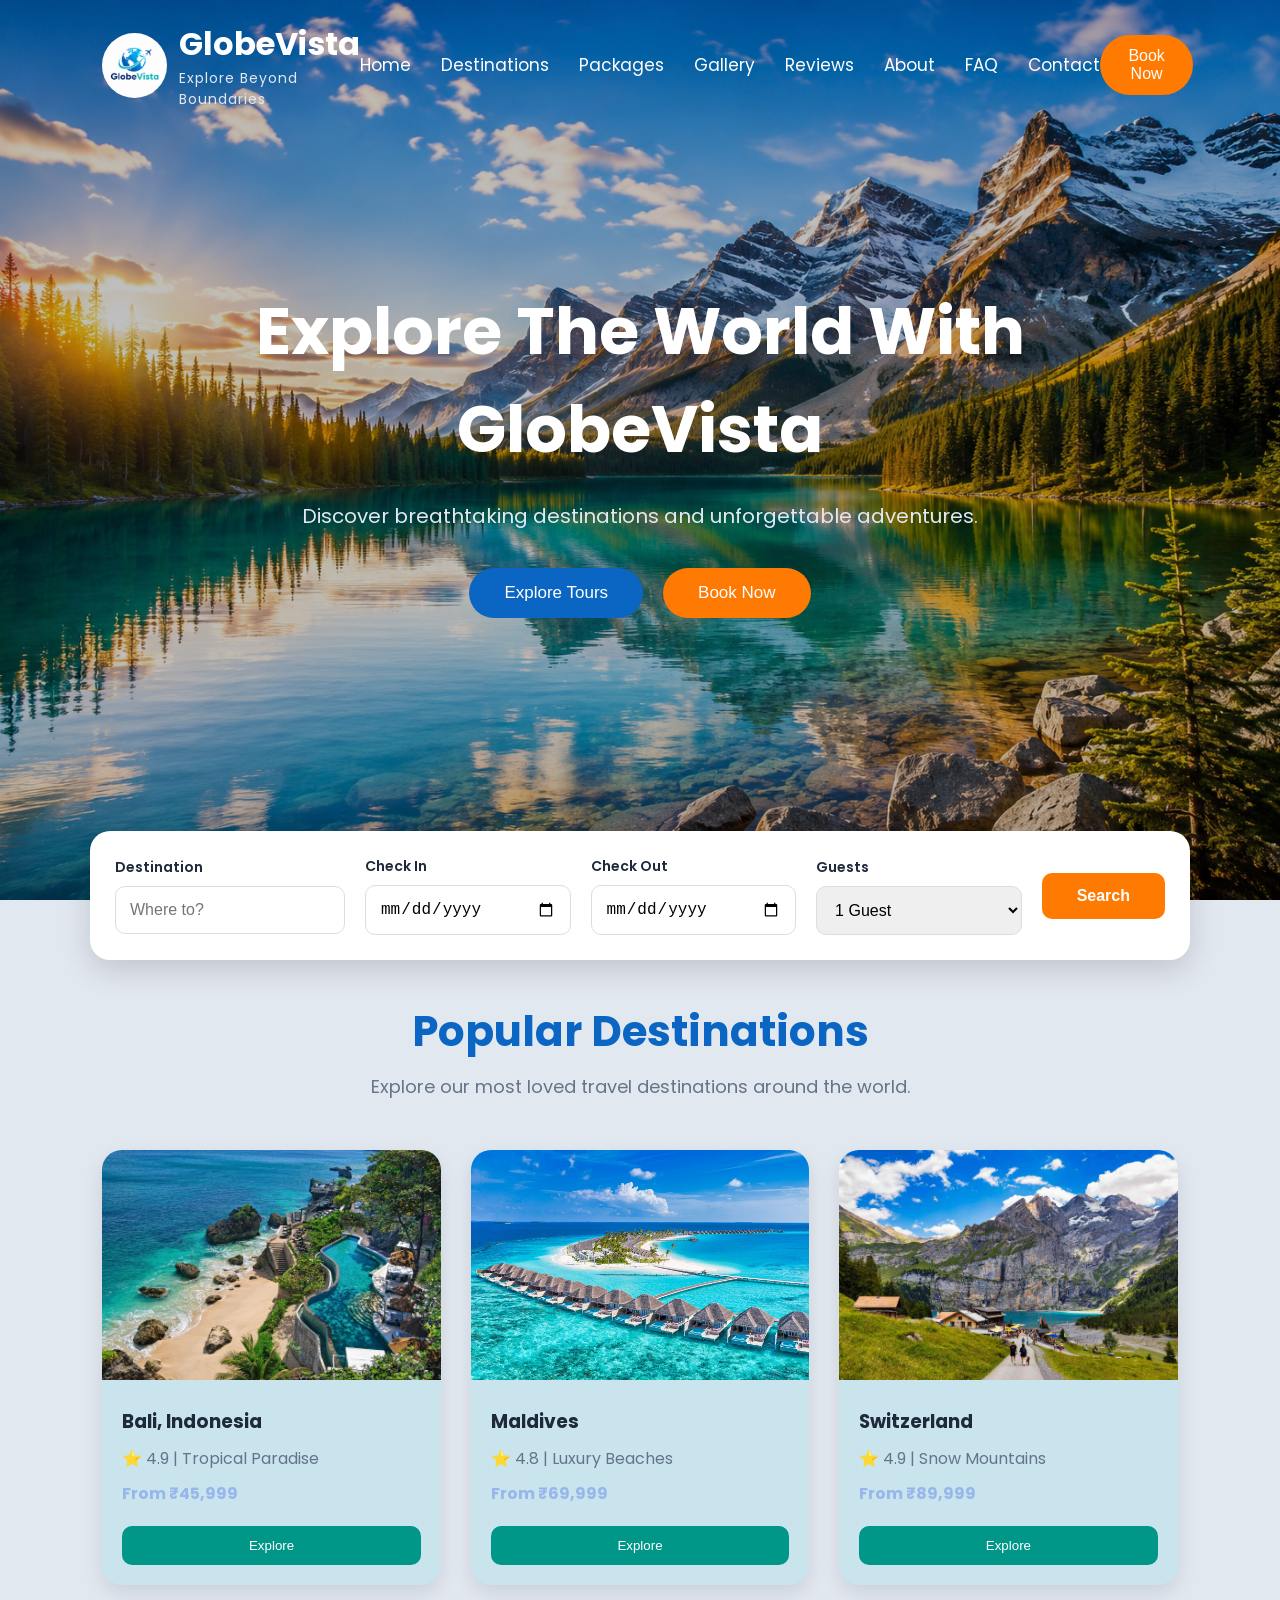
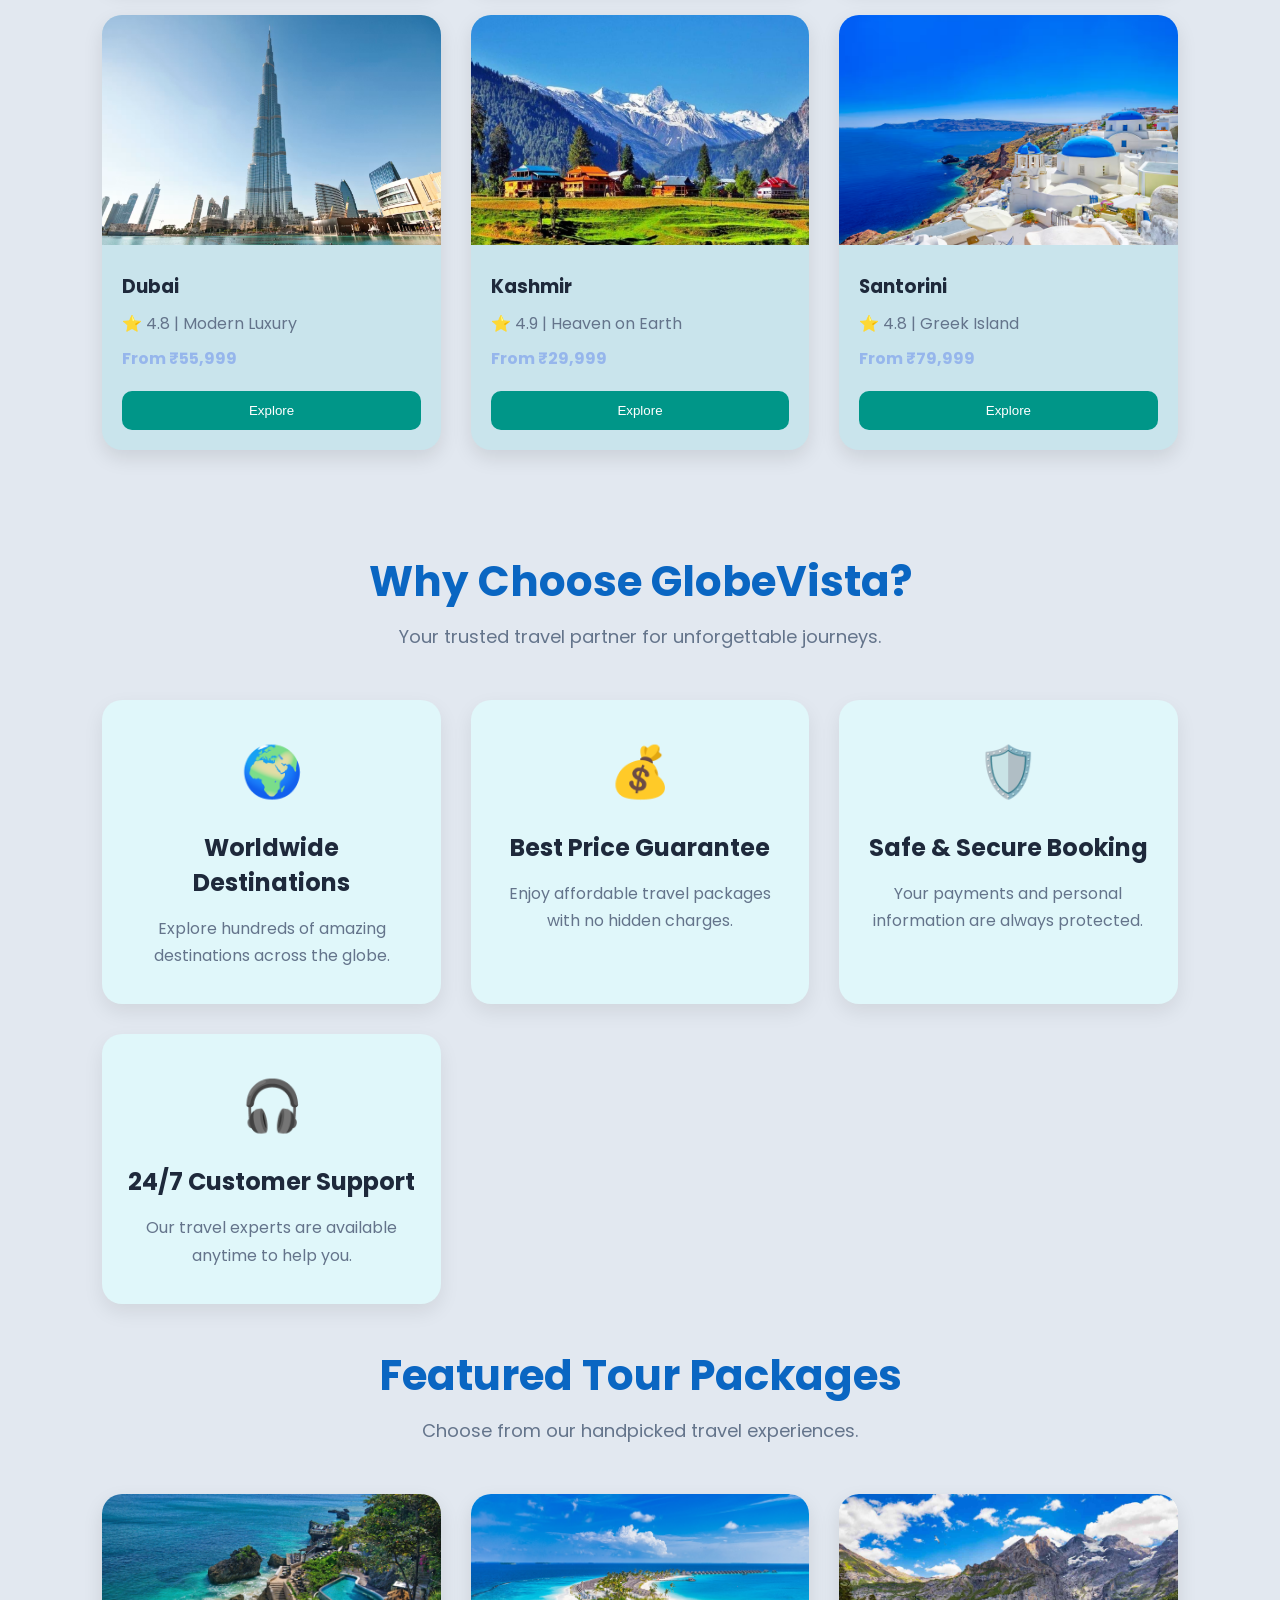
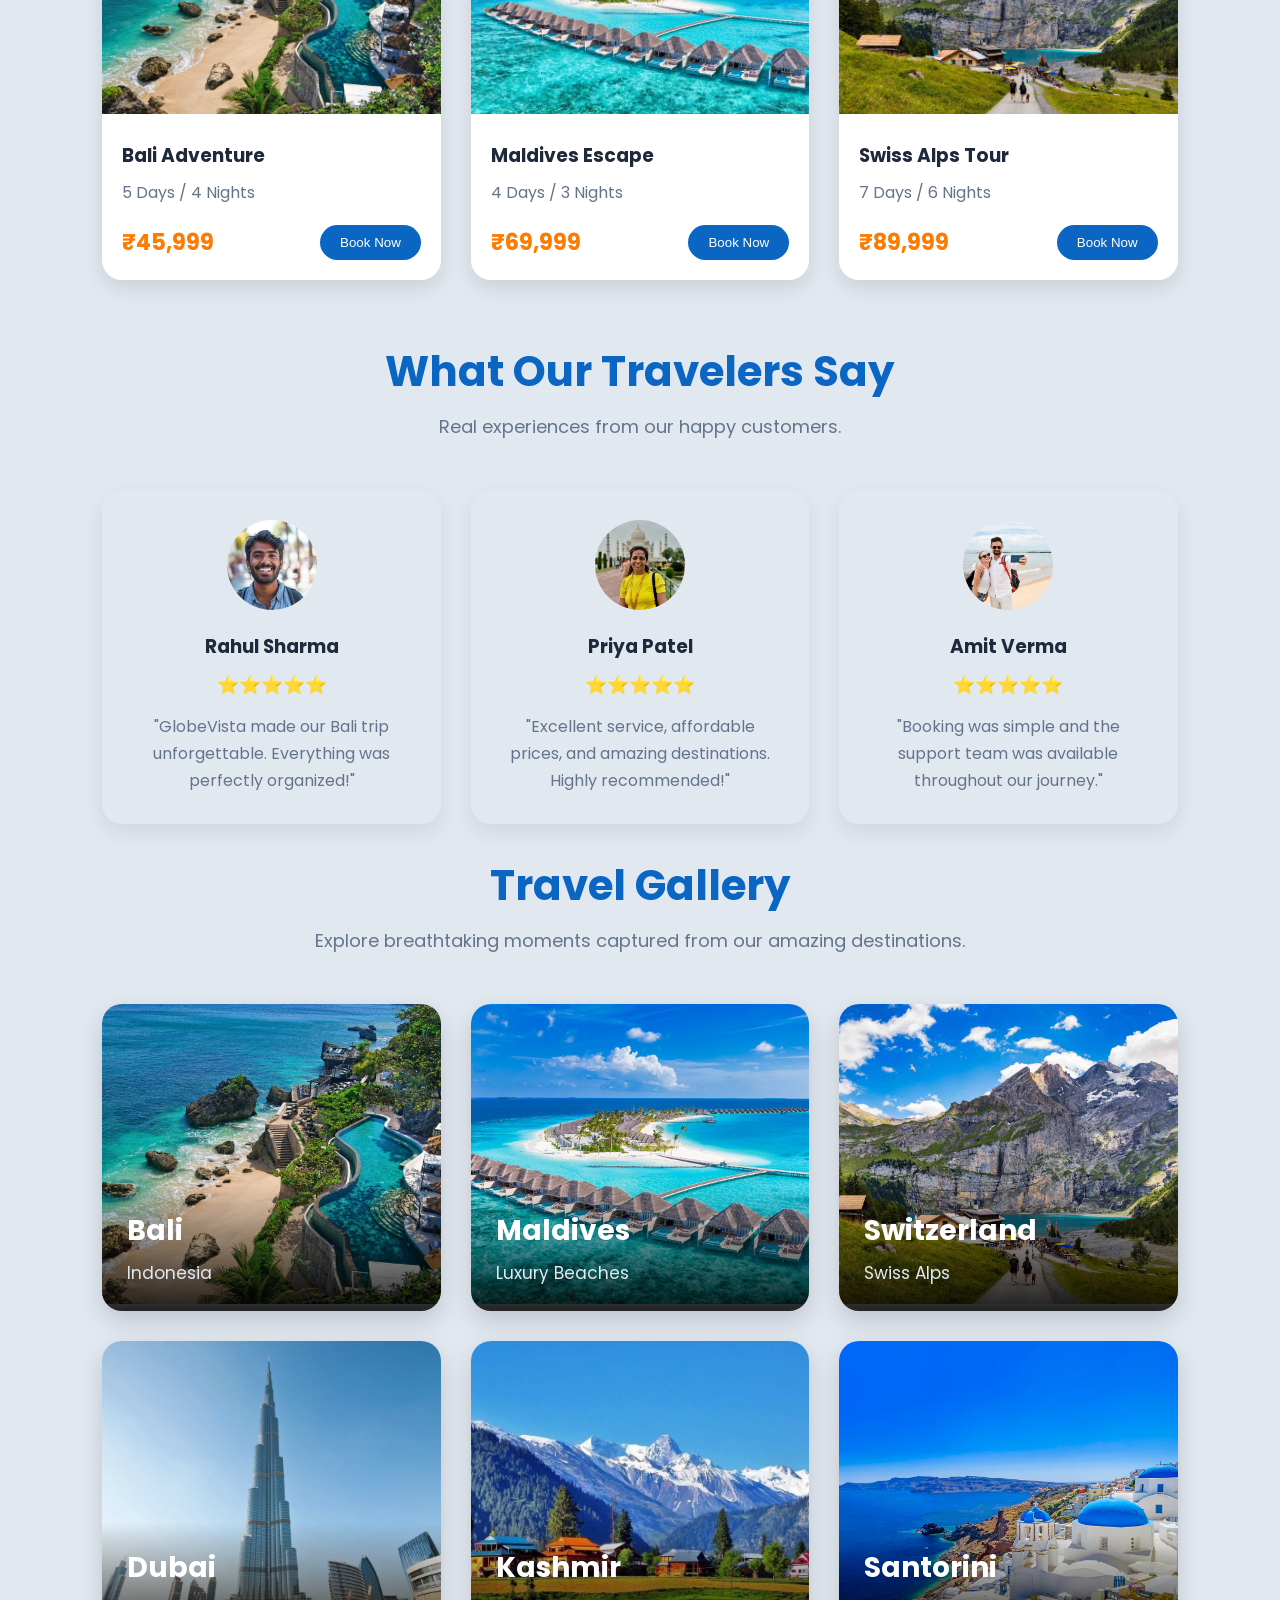
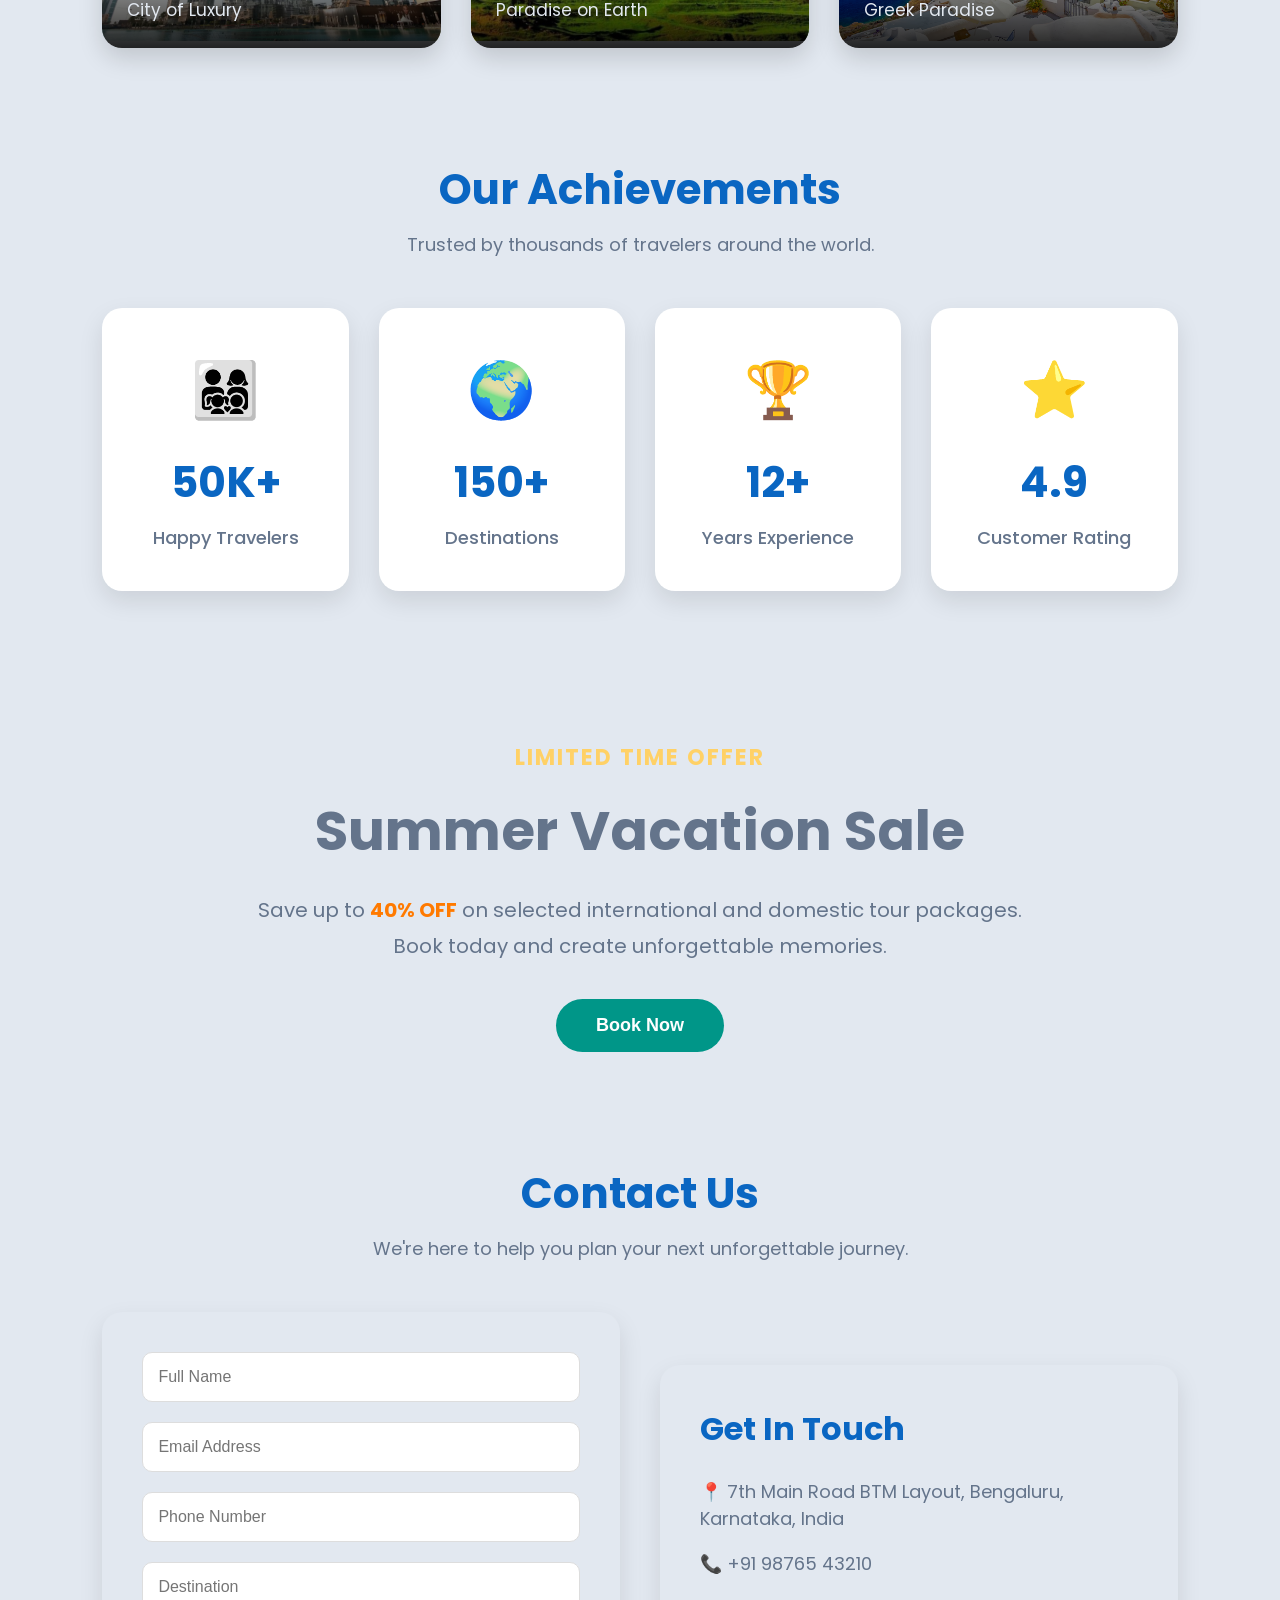
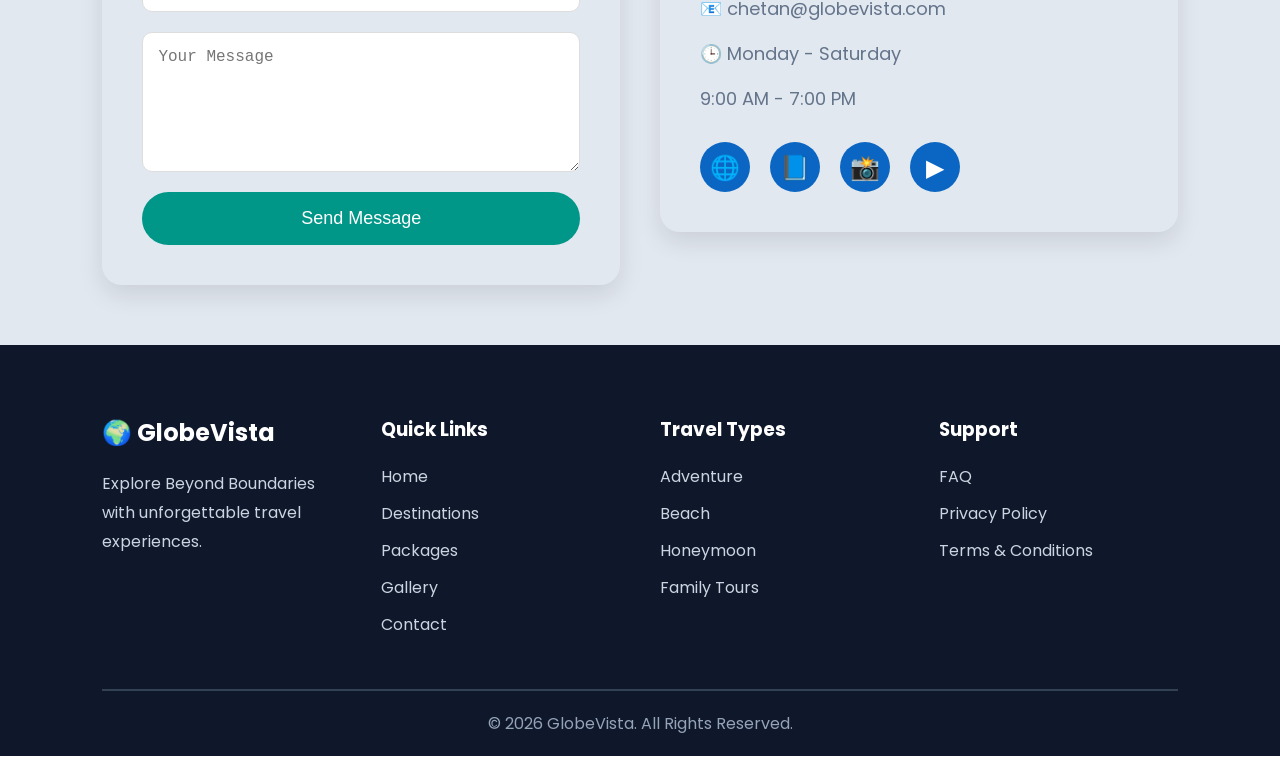
==== index.html @ 64ce57ef "button color changed" ====
<!doctype html>
<html lang="en">
  <head>
    <meta charset="UTF-8" />
    <meta name="viewport" content="width=device-width, initial-scale=1.0" />
    <title>GlobeVista</title>

    <link rel="stylesheet" href="css/style.css" />

    <!-- Google Font -->
    <link
      href="https://fonts.googleapis.com/css2?family=Poppins:wght@300;400;500;600;700&display=swap"
      rel="stylesheet"
    />
  </head>

  <body>
    <section class="hero">
      <img class="hero-bg" src="images/bgc.jpg" alt="Background" />
      <!-- Header -->
      <header>
        <div class="logo">
          <img src="images/logo.png" alt="GlobeVista Logo" />

          <div class="logo-text">
            <h1>GlobeVista</h1>
            <p>Explore Beyond Boundaries</p>
          </div>
        </div>

        <nav class="nav">
          <a href="#">Home</a>
          <a href="#">Destinations</a>
          <a href="#">Packages</a>
          <a href="#">Gallery</a>
          <a href="#">Reviews</a>
          <a href="#">About</a>
          <a href="#">FAQ</a>
          <a href="#contact">Contact</a>
        </nav>

        <button class="button">Book Now</button>
      </header>

      <!-- Hero Content -->

      <div class="hero-content">
        <h2>Explore The World With GlobeVista</h2>

        <p>Discover breathtaking destinations and unforgettable adventures.</p>

        <div class="hero-buttons">
          <button class="explore-btn">Explore Tours</button>
          <button class="book-btn">Book Now</button>
        </div>
      </div>
    </section>
    <section class="search-section">
      <div class="search-box">
        <div class="input-box">
          <label>Destination</label>
          <input type="text" placeholder="Where to?" />
        </div>

        <div class="input-box">
          <label>Check In</label>
          <input type="date" />
        </div>

        <div class="input-box">
          <label>Check Out</label>
          <input type="date" />
        </div>

        <div class="input-box">
          <label>Guests</label>
          <select>
            <option>1 Guest</option>
            <option>2 Guests</option>
            <option>3 Guests</option>
            <option>4 Guests</option>
            <option>5+ Guests</option>
          </select>
        </div>

        <button class="search-btn">Search</button>
      </div>
    </section>
    <section class="destinations">
      <div class="section-title">
        <h2>Popular Destinations</h2>
        <p>Explore our most loved travel destinations around the world.</p>
      </div>

      <div class="destination-container">
        <div class="card">
          <img src="images/bali.jpg" alt="Bali" />
          <div class="card-content">
            <h3>Bali, Indonesia</h3>
            <p>⭐ 4.9 | Tropical Paradise</p>
            <span>From ₹45,999</span>
            <button>Explore</button>
          </div>
        </div>

        <div class="card">
          <img src="images/maldives.jpg" alt="Maldives" />
          <div class="card-content">
            <h3>Maldives</h3>
            <p>⭐ 4.8 | Luxury Beaches</p>
            <span>From ₹69,999</span>
            <button>Explore</button>
          </div>
        </div>

        <div class="card">
          <img src="images/swizerland.jpg" alt="Switzerland" />
          <div class="card-content">
            <h3>Switzerland</h3>
            <p>⭐ 4.9 | Snow Mountains</p>
            <span>From ₹89,999</span>
            <button>Explore</button>
          </div>
        </div>

        <div class="card">
          <img src="images/dubai.jpg" alt="Dubai" />
          <div class="card-content">
            <h3>Dubai</h3>
            <p>⭐ 4.8 | Modern Luxury</p>
            <span>From ₹55,999</span>
            <button>Explore</button>
          </div>
        </div>

        <div class="card">
          <img src="images/kasmir.jpg" alt="Kashmir" />
          <div class="card-content">
            <h3>Kashmir</h3>
            <p>⭐ 4.9 | Heaven on Earth</p>
            <span>From ₹29,999</span>
            <button>Explore</button>
          </div>
        </div>

        <div class="card">
          <img src="images/santroni.jpg" alt="Santorini" />
          <div class="card-content">
            <h3>Santorini</h3>
            <p>⭐ 4.8 | Greek Island</p>
            <span>From ₹79,999</span>
            <button>Explore</button>
          </div>
        </div>
      </div>
    </section>
    <section class="why-us">
      <div class="section-title">
        <h2>Why Choose GlobeVista?</h2>
        <p>Your trusted travel partner for unforgettable journeys.</p>
      </div>

      <div class="why-container">
        <div class="why-card">
          <div class="icon">🌍</div>
          <h3>Worldwide Destinations</h3>
          <p>Explore hundreds of amazing destinations across the globe.</p>
        </div>

        <div class="why-card">
          <div class="icon">💰</div>
          <h3>Best Price Guarantee</h3>
          <p>Enjoy affordable travel packages with no hidden charges.</p>
        </div>

        <div class="why-card">
          <div class="icon">🛡️</div>
          <h3>Safe & Secure Booking</h3>
          <p>Your payments and personal information are always protected.</p>
        </div>

        <div class="why-card">
          <div class="icon">🎧</div>
          <h3>24/7 Customer Support</h3>
          <p>Our travel experts are available anytime to help you.</p>
        </div>
      </div>
    </section>
    <section class="packages">
      <div class="section-title">
        <h2>Featured Tour Packages</h2>
        <p>Choose from our handpicked travel experiences.</p>
      </div>

      <div class="package-container">
        <div class="package-card">
          <img src="images/bali.jpg" alt="Bali" />

          <div class="package-content">
            <h3>Bali Adventure</h3>
            <p>5 Days / 4 Nights</p>

            <div class="price">
              <span>₹45,999</span>
              <button>Book Now</button>
            </div>
          </div>
        </div>

        <div class="package-card">
          <img src="images/maldives.jpg" alt="Maldives" />

          <div class="package-content">
            <h3>Maldives Escape</h3>
            <p>4 Days / 3 Nights</p>

            <div class="price">
              <span>₹69,999</span>
              <button>Book Now</button>
            </div>
          </div>
        </div>

        <div class="package-card">
          <img src="images/swizerland.jpg" alt="Switzerland" />

          <div class="package-content">
            <h3>Swiss Alps Tour</h3>
            <p>7 Days / 6 Nights</p>

            <div class="price">
              <span>₹89,999</span>
              <button>Book Now</button>
            </div>
          </div>
        </div>
      </div>
    </section>
    <section class="testimonials">
      <div class="section-title">
        <h2>What Our Travelers Say</h2>
        <p>Real experiences from our happy customers.</p>
      </div>

      <div class="testimonial-container">
        <div class="testimonial-card">
          <img src="images/rahul.jpeg" alt="Customer 1" />
          <h3>Rahul Sharma</h3>
          <span>⭐⭐⭐⭐⭐</span>
          <p>
            "GlobeVista made our Bali trip unforgettable. Everything was
            perfectly organized!"
          </p>
        </div>

        <div class="testimonial-card">
          <img src="images/patel.jpeg" alt="Customer 2" />
          <h3>Priya Patel</h3>
          <span>⭐⭐⭐⭐⭐</span>
          <p>
            "Excellent service, affordable prices, and amazing destinations.
            Highly recommended!"
          </p>
        </div>

        <div class="testimonial-card">
          <img src="images/amitverma.jpeg" alt="Customer 3" />
          <h3>Amit Verma</h3>
          <span>⭐⭐⭐⭐⭐</span>
          <p>
            "Booking was simple and the support team was available throughout
            our journey."
          </p>
        </div>
      </div>
    </section>

    <!-- Travel Gallery -->

    <section class="gallery" id="gallery">
      <div class="section-title">
        <h2>Travel Gallery</h2>
        <p>
          Explore breathtaking moments captured from our amazing destinations.
        </p>
      </div>

      <div class="gallery-container">
        <div class="gallery-card">
          <img src="images/bali.jpg" alt="Bali" />
          <div class="overlay">
            <h3>Bali</h3>
            <p>Indonesia</p>
          </div>
        </div>

        <div class="gallery-card">
          <img src="images/maldives.jpg" alt="Maldives" />
          <div class="overlay">
            <h3>Maldives</h3>
            <p>Luxury Beaches</p>
          </div>
        </div>

        <div class="gallery-card">
          <img src="images/swizerland.jpg" alt="Switzerland" />
          <div class="overlay">
            <h3>Switzerland</h3>
            <p>Swiss Alps</p>
          </div>
        </div>

        <div class="gallery-card">
          <img src="images/dubai.jpg" alt="Dubai" />
          <div class="overlay">
            <h3>Dubai</h3>
            <p>City of Luxury</p>
          </div>
        </div>

        <div class="gallery-card">
          <img src="images/kasmir.jpg" alt="Kashmir" />
          <div class="overlay">
            <h3>Kashmir</h3>
            <p>Paradise on Earth</p>
          </div>
        </div>

        <div class="gallery-card">
          <img src="images/santroni.jpg" alt="Santorini" />
          <div class="overlay">
            <h3>Santorini</h3>
            <p>Greek Paradise</p>
          </div>
        </div>
      </div>
    </section>
    <!-- Statistics Section -->

    <section class="stats" id="stats">
      <div class="section-title">
        <h2>Our Achievements</h2>
        <p>Trusted by thousands of travelers around the world.</p>
      </div>

      <div class="stats-container">
        <div class="stat-card">
          <div class="stat-icon">👨‍👩‍👧‍👦</div>
          <h3>50K+</h3>
          <p>Happy Travelers</p>
        </div>

        <div class="stat-card">
          <div class="stat-icon">🌍</div>
          <h3>150+</h3>
          <p>Destinations</p>
        </div>

        <div class="stat-card">
          <div class="stat-icon">🏆</div>
          <h3>12+</h3>
          <p>Years Experience</p>
        </div>

        <div class="stat-card">
          <div class="stat-icon">⭐</div>
          <h3>4.9</h3>
          <p>Customer Rating</p>
        </div>
      </div>
    </section>

    <!-- Special Offers Section -->

    <section class="offers" id="offers">
      <div class="offer-content">
        <h4>Limited Time Offer</h4>

        <h2>Summer Vacation Sale</h2>

        <p>
          Save up to <span>40% OFF</span> on selected international and domestic
          tour packages. Book today and create unforgettable memories.
        </p>

        <button class="offer-btn">Book Now</button>
      </div>
    </section>
    <!-- Contact Section -->

    <section class="contact" id="contact">
      <div class="section-title">
        <h2>Contact Us</h2>
        <p>We're here to help you plan your next unforgettable journey.</p>
      </div>

      <div class="contact-container">
        <!-- Contact Form -->

        <div id=" contact" class="contact-form">
          <form>
            <input type="text" placeholder="Full Name" required />

            <input type="email" placeholder="Email Address" required />

            <input type="tel" placeholder="Phone Number" required />

            <input type="text" placeholder="Destination" />

            <textarea rows="6" placeholder="Your Message"></textarea>

            <button type="submit">Send Message</button>
          </form>
        </div>

        <!-- Contact Information -->

        <div class="contact-info">
          <h3>Get In Touch</h3>

          <p>📍 7th Main Road BTM Layout, Bengaluru, Karnataka, India</p>

          <p>📞 +91 98765 43210</p>

          <p>📧 chetan@globevista.com</p>

          <p>🕒 Monday - Saturday</p>

          <p>9:00 AM - 7:00 PM</p>

          <div class="social-icons">
            <a href="#">🌐</a>
            <a href="#">📘</a>
            <a href="#">📸</a>
            <a href="#">▶</a>
          </div>
        </div>
      </div>
    </section>
    <footer class="footer">
      <div class="footer-container">
        <div class="footer-box">
          <h2>🌍 GlobeVista</h2>
          <p>
            Explore Beyond Boundaries with unforgettable travel experiences.
          </p>
        </div>

        <div class="footer-box">
          <h3>Quick Links</h3>

          <a href="#">Home</a>
          <a href="#">Destinations</a>
          <a href="#">Packages</a>
          <a href="#">Gallery</a>
          <a href="#">Contact</a>
        </div>

        <div class="footer-box">
          <h3>Travel Types</h3>

          <a href="#">Adventure</a>
          <a href="#">Beach</a>
          <a href="#">Honeymoon</a>
          <a href="#">Family Tours</a>
        </div>

        <div class="footer-box">
          <h3>Support</h3>

          <a href="#">FAQ</a>
          <a href="#">Privacy Policy</a>
          <a href="#">Terms & Conditions</a>
        </div>
      </div>

      <hr />

      <p class="copyright">© 2026 GlobeVista. All Rights Reserved.</p>
    </footer>
  </body>
</html>
---- css/style.css ----
/* Google Font */

@import url("https://fonts.googleapis.com/css2?family=Poppins:wght@300;400;500;600;700&display=swap");

* {
  margin: 0;
  padding: 0;
  box-sizing: border-box;
}

html {
  scroll-behavior: smooth;
}

body {
  font-family: "Poppins", sans-serif;
}

/* Hero Section */

.hero {
  width: 100%;
  height: 100vh;
  position: relative;
  background-size: cover;
  background-position: center;
  background-repeat: no-repeat;
  background: rgba(0, 0, 0, 0.25);
}

.hero-bg {
  position: absolute;
  top: 0;
  left: 0;

  width: 100%;
  height: 100%;

  object-fit: cover;
  z-index: -1;
}

/* Header */

header {
  width: 100%;
  padding: 20px 8%;

  display: flex;
  justify-content: space-between;
  align-items: center;

  position: absolute;
  top: 0;
  left: 0;
}

/* Logo */

.logo {
  display: flex;
  align-items: center;
  gap: 12px;
}

.logo img {
  width: 65px;
  height: 65px;
  border-radius: 50%;
}

.logo-text h1 {
  color: #fff;
  font-size: 32px;
}

.logo-text p {
  color: #e2e8f0;
  font-size: 14px;
  letter-spacing: 1px;
}

/* Navbar */

.nav {
  display: flex;
  gap: 30px;
}

.nav a {
  color: #fff;
  text-decoration: none;
  font-size: 17px;
  transition: 0.3s;
}

.nav a:hover {
  color: #00b4d8;
}

/* Book Button */

.button {
  padding: 12px 28px;
  background: #ff7a00;
  color: #fff;
  border: none;
  border-radius: 30px;
  font-size: 16px;
  cursor: pointer;
  transition: 0.3s;
}

.button:hover {
  background: #ff5a00;
  transform: translateY(-3px);
}

/* Hero Content */

.hero-content {
  height: 100vh;

  display: flex;
  flex-direction: column;
  justify-content: center;
  align-items: center;

  text-align: center;
  color: #fff;
}

.hero-content h2 {
  font-size: 65px;
  max-width: 900px;
  margin-bottom: 20px;
}

.hero-content p {
  font-size: 20px;
  max-width: 700px;
  margin-bottom: 35px;
  color: #e2e8f0;
  line-height: 1.7;
}

/* Hero Buttons */

.hero-buttons {
  display: flex;
  gap: 20px;
  margin: 0px;
  padding: 0px;
}

.explore-btn,
.book-btn {
  padding: 15px 35px;
  border: none;
  border-radius: 40px;
  font-size: 17px;
  cursor: pointer;
  transition: 0.3s;
}

.explore-btn {
  background: #0a66c2;
  color: white;
}

.book-btn {
  background: #ff7a02;
  color: white;
}

.explore-btn:hover {
  background: #084d93;
}

.book-btn:hover {
  background: #ff5a00;
}

.search-section {
  position: absolute;
  bottom: -60px; /* Places it below the hero */
  left: 50%;
  transform: translateX(-50%);
  width: 90%;
  max-width: 1100px;
  z-index: 100;
}

.search-box {
  background: #fff;
  padding: 25px;
  border-radius: 20px;
  display: flex;
  justify-content: space-between;
  align-items: center;
  gap: 20px;
  box-shadow: 0 10px 30px rgba(0, 0, 0, 0.15);
}

.input-box {
  display: flex;
  flex-direction: column;
  flex: 1;
}

.input-box label {
  font-size: 14px;
  font-weight: 600;
  color: #1e293b;
  margin-bottom: 8px;
}

.input-box input,
.input-box select {
  padding: 14px;
  border: 1px solid #ddd;
  border-radius: 10px;
  font-size: 16px;
  outline: none;
}

.input-box input:focus,
.input-box select:focus {
  border-color: #0a66c2;
}

.search-btn {
  padding: 14px 35px;
  background: #ff7a00;
  color: #fff;
  border: none;
  border-radius: 10px;
  font-size: 16px;
  font-weight: 600;
  cursor: pointer;
  transition: 0.3s;
}

.search-btn:hover {
  background: #ff5a00;
}

.destinations {
  padding: 100px 8%;
  background: #e2e8f0;
}

.section-title {
  text-align: center;
  margin-bottom: 50px;
}

.section-title h2 {
  font-size: 42px;
  color: #0a66c2;
  margin-bottom: 10px;
}

.section-title p {
  color: #64748b;
  font-size: 18px;
}

.destination-container {
  display: grid;
  grid-template-columns: repeat(auto-fit, minmax(320px, 1fr));
  gap: 30px;
}

.card {
  background: #c9e4ec;
  border-radius: 20px;
  overflow: hidden;
  box-shadow: 0 8px 20px rgba(0, 0, 0, 0.1);
  transition: 0.3s;
}

.card:hover {
  transform: translateY(-10px);
  box-shadow: 0 15px 35px rgba(0, 0, 0, 0.2);
}

.card img {
  width: 100%;
  height: 230px;
  object-fit: cover;
}

.card-content {
  padding: 20px;
}

.card h3 {
  color: #1e293b;
  margin-bottom: 10px;
}

.card p {
  color: #64748b;
  margin-bottom: 10px;
}

.card span {
  display: block;
  color: #96b6ec;
  font-weight: 700;
  margin-bottom: 20px;
}

.card button {
  width: 100%;
  padding: 12px;
  background: #009688;
  color: #fff;
  border: none;
  border-radius: 10px;
  cursor: pointer;
  transition: 0.3s;
}

.card button:hover {
  background: #084d93;
}

.why-us {
  padding: 0px 8%;
  background: #e2e8f0;
  text-align: center;
}

.section-title h2 {
  font-size: 42px;
  color: #0a66c2;
  margin-bottom: 10px;
}

.section-title p {
  font-size: 18px;
  color: #64748b;
  margin-bottom: 50px;
}

.why-container {
  display: grid;
  grid-template-columns: repeat(auto-fit, minmax(250px, 1fr));
  gap: 30px;
}

.why-card {
  background: #e0f7fa;
  padding: 35px 25px;
  border-radius: 20px;
  box-shadow: 0 8px 20px rgba(0, 0, 0, 0.08);
  transition: 0.3s;
}

.why-card:hover {
  transform: translateY(-10px);
  box-shadow: 0 15px 30px rgba(0, 0, 0, 0.15);
}

.icon {
  font-size: 50px;
  margin-bottom: 20px;
}

.why-card h3 {
  color: #1e293b;
  margin-bottom: 15px;
  font-size: 24px;
}

.why-card p {
  color: #64748b;
  line-height: 1.7;
}
.packages {
  padding: 40px 8%;
  background: #e2e8f0;
}

.package-container {
  display: grid;
  grid-template-columns: repeat(auto-fit, minmax(320px, 1fr));
  gap: 30px;
}

.package-card {
  background: #fff;
  border-radius: 20px;
  overflow: hidden;
  box-shadow: 0 8px 20px rgba(0, 0, 0, 0.1);
  transition: 0.3s;
}

.package-card:hover {
  transform: translateY(-10px);
  box-shadow: 0 15px 35px rgba(0, 0, 0, 0.15);
}

.package-card img {
  width: 100%;
  height: 220px;
  object-fit: cover;
}

.package-content {
  padding: 20px;
}

.package-content h3 {
  color: #1e293b;
  margin-bottom: 10px;
}

.package-content p {
  color: #64748b;
  margin-bottom: 20px;
}

.price {
  display: flex;
  justify-content: space-between;
  align-items: center;
}

.price span {
  font-size: 22px;
  font-weight: 700;
  color: #ff7a00;
}

.price button {
  background: #0a66c2;
  color: #fff;
  border: none;
  padding: 10px 20px;
  border-radius: 30px;
  cursor: pointer;
  transition: 0.3s;
}

.price button:hover {
  background: #084d93;
}
.testimonials {
  padding: 20px 8%;
  background: #e2e8f0;
  text-align: center;
}

.testimonial-container {
  display: grid;
  grid-template-columns: repeat(auto-fit, minmax(300px, 1fr));
  gap: 30px;
}

.testimonial-card {
  background: #e2e8f0;
  padding: 30px;
  border-radius: 20px;
  box-shadow: 0 8px 20px rgba(0, 0, 0, 0.08);
  transition: 0.3s;
}

.testimonial-card:hover {
  transform: translateY(-10px);
}

.testimonial-card img {
  width: 90px;
  height: 90px;
  border-radius: 50%;
  object-fit: cover;
  margin-bottom: 15px;
}

.testimonial-card h3 {
  color: #1e293b;
  margin-bottom: 10px;
}

.testimonial-card span {
  color: #ffb703;
  font-size: 18px;
}

.testimonial-card p {
  color: #64748b;
  margin-top: 15px;
  line-height: 1.7;
}

.gallery {
  padding: 10px 8%;
  background: #e2e8f0;
}

.gallery-container {
  display: grid;
  grid-template-columns: repeat(auto-fit, minmax(320px, 1fr));
  gap: 30px;
}

.gallery-card {
  position: relative;
  overflow: hidden;
  border-radius: 20px;
  cursor: pointer;
  box-shadow: 0 10px 25px rgba(0, 0, 0, 0.15);
}

.gallery-card img {
  width: 100%;
  height: 300px;
  object-fit: cover;

  transition: 0.5s;
}

.gallery-card:hover img {
  transform: scale(1.1);
}

.overlay {
  position: absolute;
  left: 0;
  bottom: 0;

  width: 100%;
  padding: 25px;

  background: linear-gradient(transparent, rgba(0, 0, 0, 0.85));

  color: white;
}

.overlay h3 {
  font-size: 28px;
  margin-bottom: 8px;
}

.overlay p {
  font-size: 17px;
  color: #e2e8f0;
}

.gallery-card:hover .overlay {
  background: linear-gradient(transparent, rgba(10, 102, 194, 0.9));

  transition: 0.4s;
}

/* ==========================
        Statistics Section
========================== */

.stats {
  padding: 100px 8%;
  background: #e2e8f0;
}

.stats-container {
  display: grid;
  grid-template-columns: repeat(auto-fit, minmax(220px, 1fr));
  gap: 30px;
}

.stat-card {
  background: #ffffff;
  text-align: center;
  padding: 40px 25px;
  border-radius: 20px;
  box-shadow: 0 10px 25px rgba(0, 0, 0, 0.1);
  transition: 0.3s;
}

.stat-card:hover {
  transform: translateY(-10px);
  box-shadow: 0 15px 35px rgba(0, 0, 0, 0.2);
}

.stat-icon {
  font-size: 55px;
  margin-bottom: 20px;
}

.stat-card h3 {
  font-size: 42px;
  color: #0a66c2;
  margin-bottom: 10px;
  font-weight: 700;
}

.stat-card p {
  color: #64748b;
  font-size: 18px;
  font-weight: 500;
}

/* ==========================
      Special Offers
========================== */

.offers {
  padding: 50px 8%;

  background: linear-gradient(#e2e8f0, #e2e8f0), url("../images/offer-bg.jpg");

  background-size: cover;
  background-position: center;
  background-repeat: no-repeat;

  text-align: center;
  color: #64748b;
}

.offer-content {
  max-width: 800px;
  margin: auto;
}

.offer-content h4 {
  color: #ffd166;
  font-size: 22px;
  margin-bottom: 15px;
  text-transform: uppercase;
  letter-spacing: 2px;
}

.offer-content h2 {
  font-size: 55px;
  margin-bottom: 20px;
}

.offer-content p {
  font-size: 20px;
  line-height: 1.8;
  margin-bottom: 35px;
}

.offer-content span {
  color: #ff7a00;
  font-weight: bold;
}

.offer-btn {
  padding: 16px 40px;
  border: none;
  border-radius: 40px;

  background: #009688;
  color: white;

  font-size: 18px;
  font-weight: 600;

  cursor: pointer;

  transition: 0.3s;
}

.offer-btn:hover {
  background: #0a66c2;
  transform: translateY(-5px);
}
/* ==========================
        Contact Section
========================== */

.contact {
  padding: 60px 8%;
  background: #e2e8f0;
}

.contact-container {
  display: grid;
  grid-template-columns: repeat(auto-fit, minmax(350px, 1fr));
  gap: 40px;
  align-items: center;
}

.contact-form {
  background: #e2e8f0;
  padding: 40px;
  border-radius: 20px;
  box-shadow: 0 10px 25px rgba(0, 0, 0, 0.1);
}

.contact-form form {
  display: flex;
  flex-direction: column;
  gap: 20px;
}

.contact-form input,
.contact-form textarea {
  padding: 15px;
  border: 1px solid #ddd;
  border-radius: 10px;
  font-size: 16px;
  outline: none;
}

.contact-form input:focus,
.contact-form textarea:focus {
  border-color: #0a66c2;
}

.contact-form button {
  padding: 16px;
  border: none;
  border-radius: 40px;

  background: #009688;
  color: white;

  font-size: 18px;
  cursor: pointer;

  transition: 0.3s;
}

.contact-form button:hover {
  background: #0a66c2;
}

.contact-info {
  background: #e2e8f0;
  padding: 40px;
  border-radius: 20px;
  box-shadow: 0 10px 25px rgba(0, 0, 0, 0.1);
}

.contact-info h3 {
  color: #0a66c2;
  margin-bottom: 25px;
  font-size: 32px;
}

.contact-info p {
  color: #64748b;
  margin-bottom: 18px;
  font-size: 18px;
}

.social-icons {
  margin-top: 30px;
  display: flex;
  gap: 20px;
}

.social-icons a {
  width: 50px;
  height: 50px;

  display: flex;
  justify-content: center;
  align-items: center;

  background: #0a66c2;
  color: white;

  border-radius: 50%;

  text-decoration: none;

  font-size: 24px;

  transition: 0.3s;
}

.social-icons a:hover {
  background: #ff7a00;
  transform: translateY(-5px);
}

/* Footer */

.footer {
  background: #0f172a;
  color: white;
  padding: 70px 8% 20px;
}

.footer-container {
  display: grid;
  grid-template-columns: repeat(auto-fit, minmax(220px, 1fr));
  gap: 40px;
}

.footer-box h2,
.footer-box h3 {
  margin-bottom: 20px;
  color: #ffffff;
}

.footer-box p {
  color: #cbd5e1;
  line-height: 1.8;
}

.footer-box a {
  display: block;
  color: #cbd5e1;
  text-decoration: none;
  margin-bottom: 12px;
  transition: 0.3s;
}

.footer-box a:hover {
  color: #009688;
}

.footer hr {
  margin: 40px 0 20px;
  border: 0.5px solid #334155;
}

.copyright {
  text-align: center;
  color: #94a3b8;
}
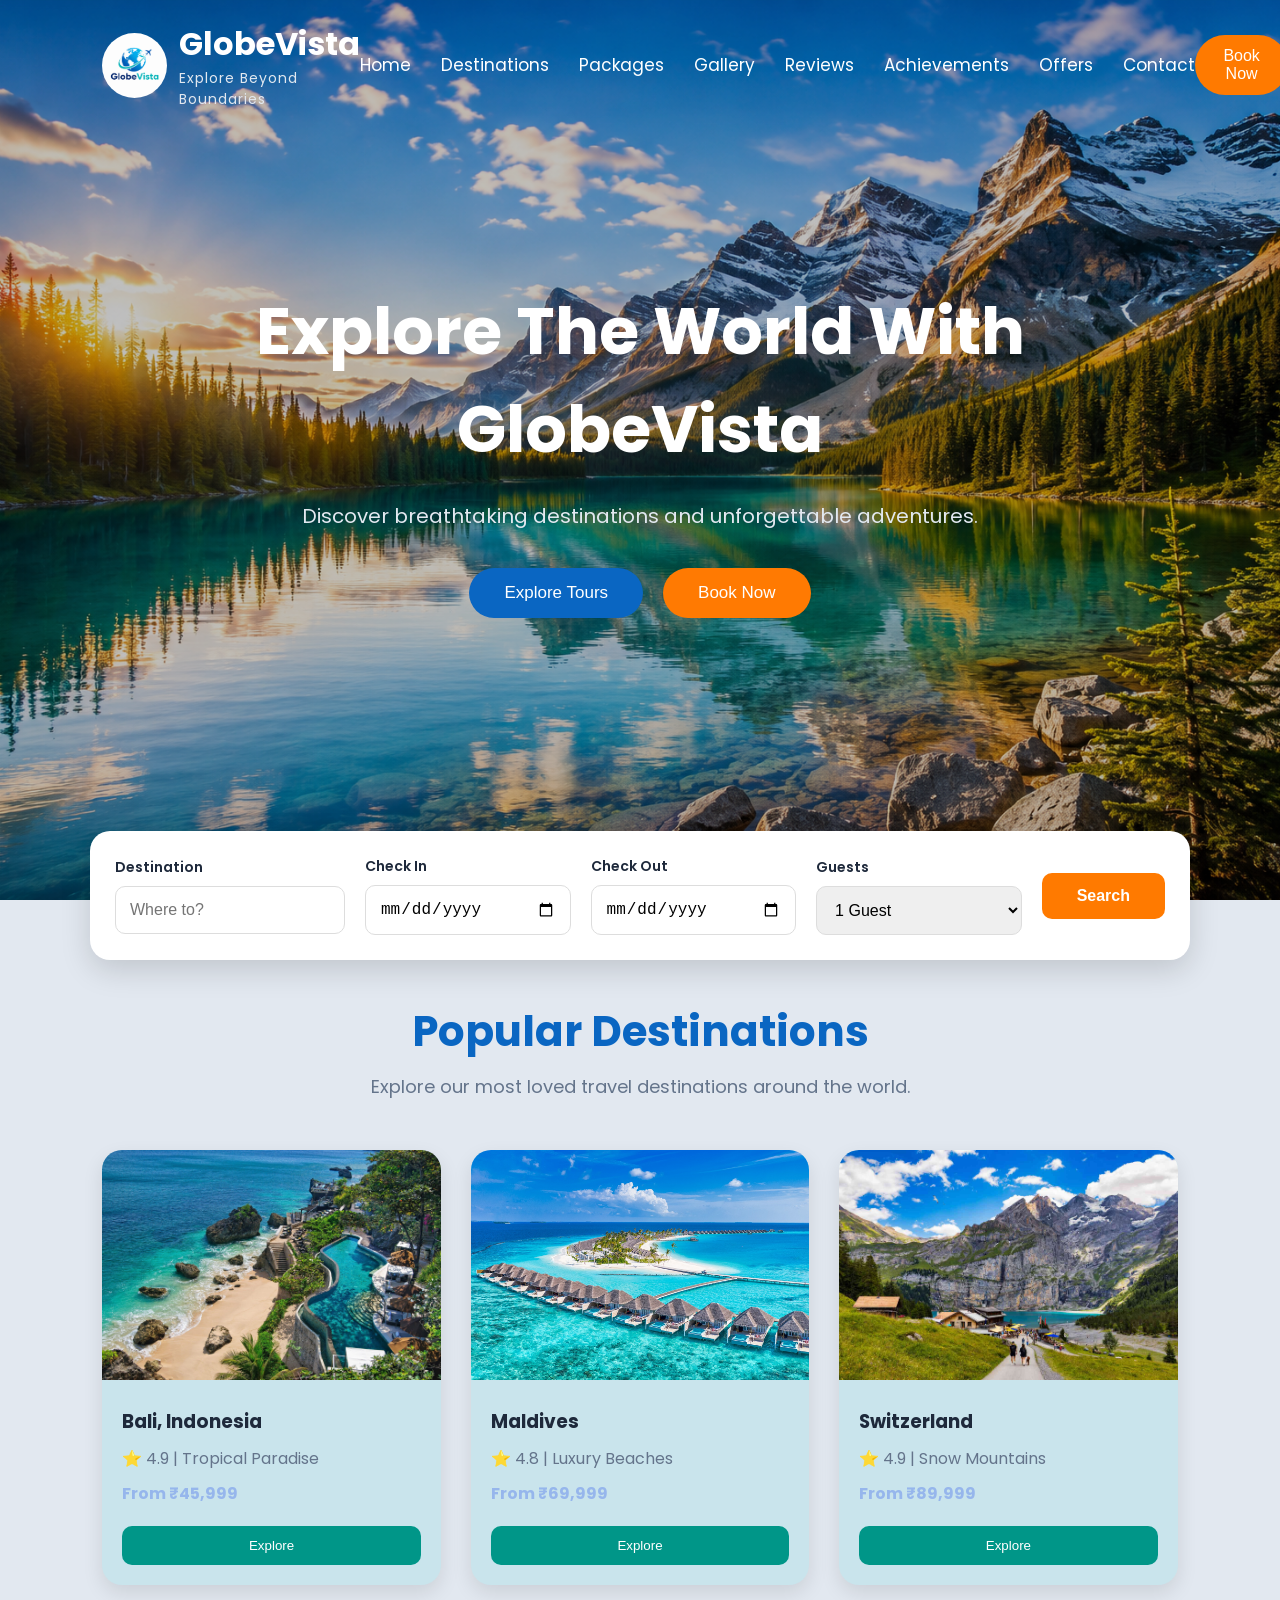
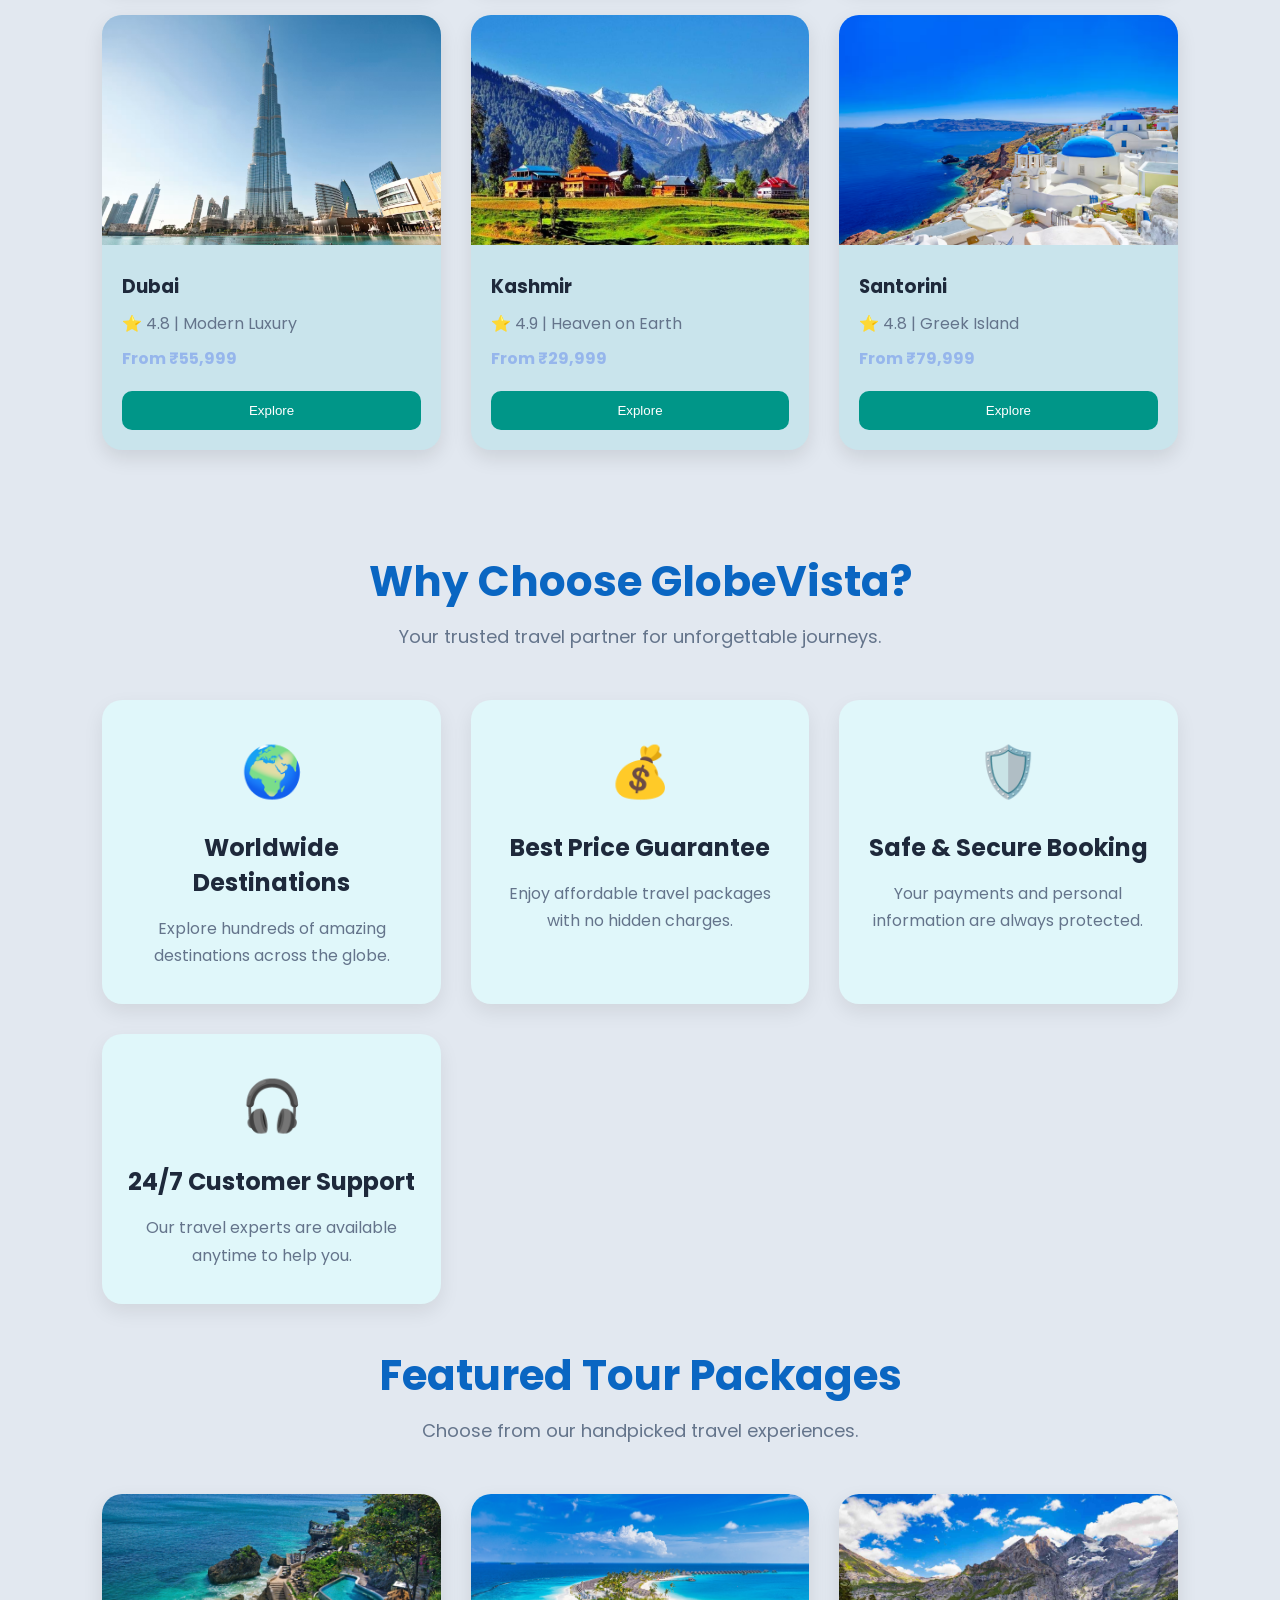
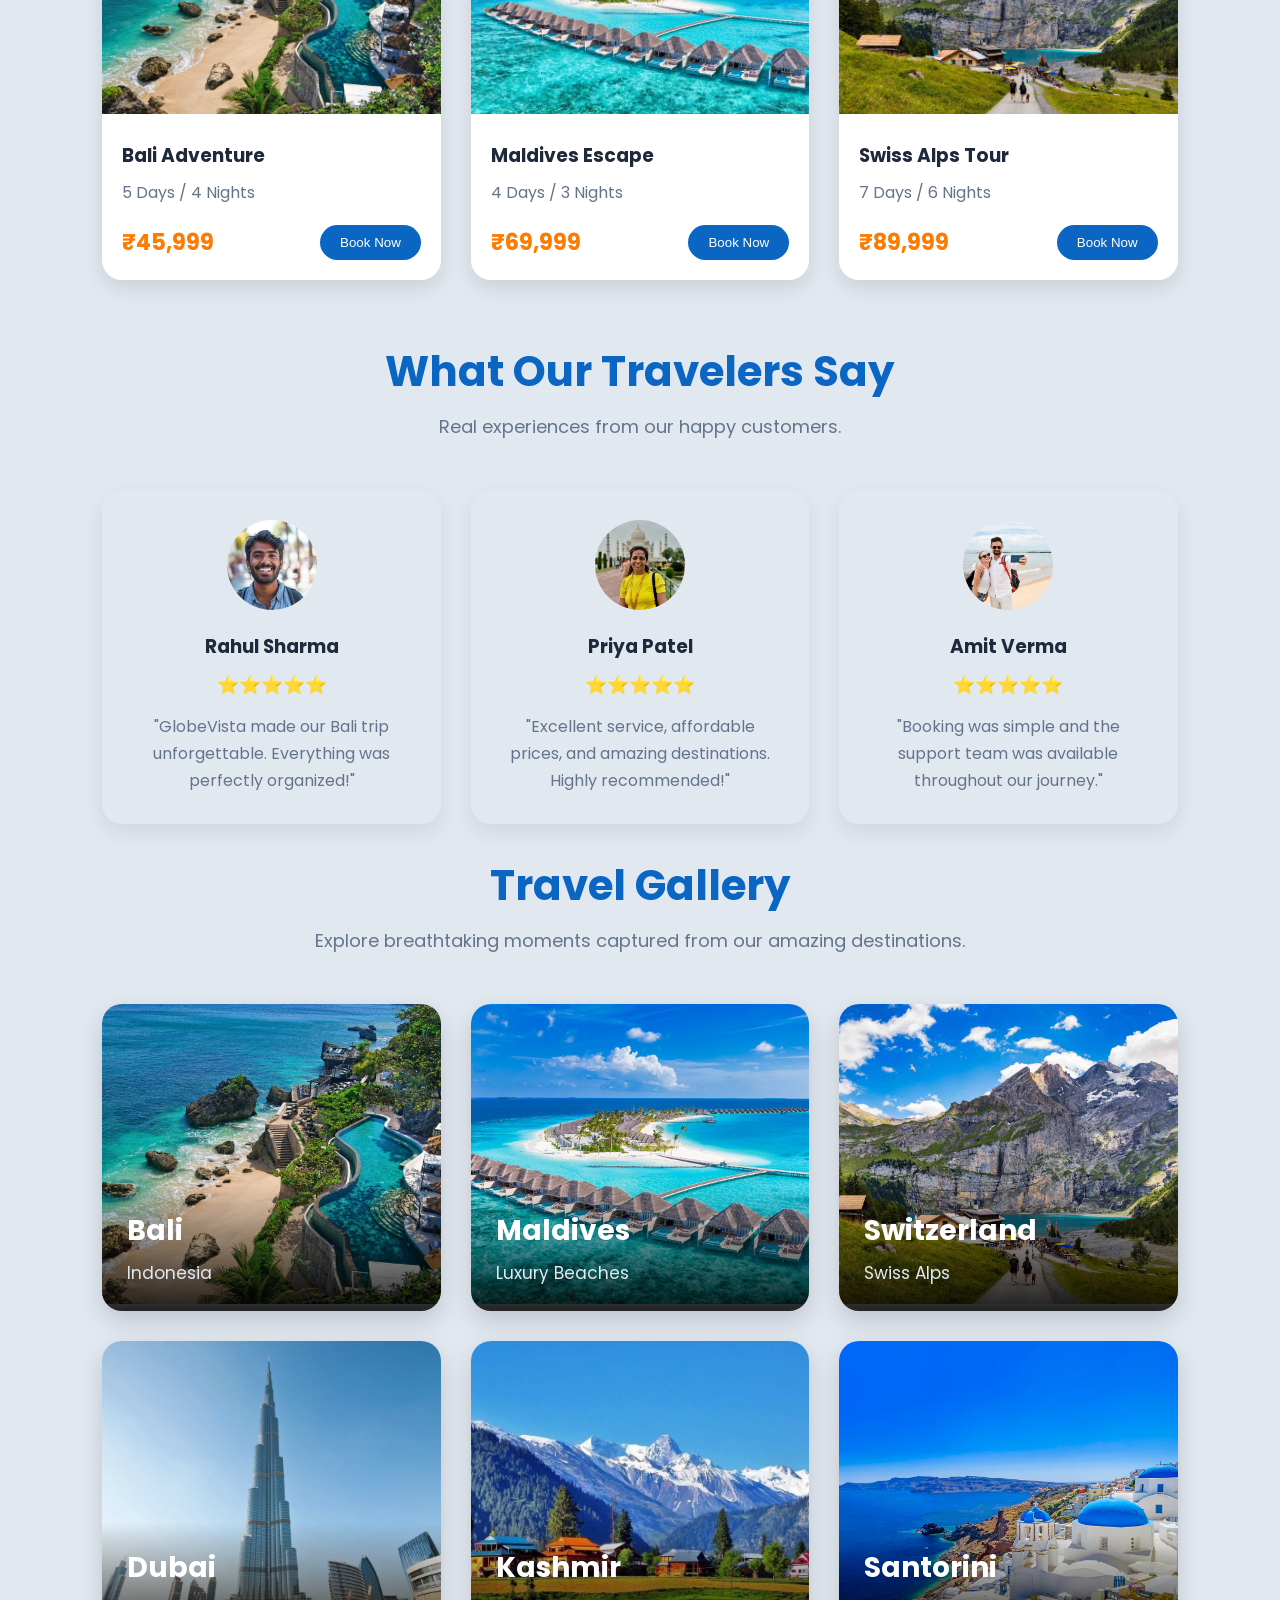
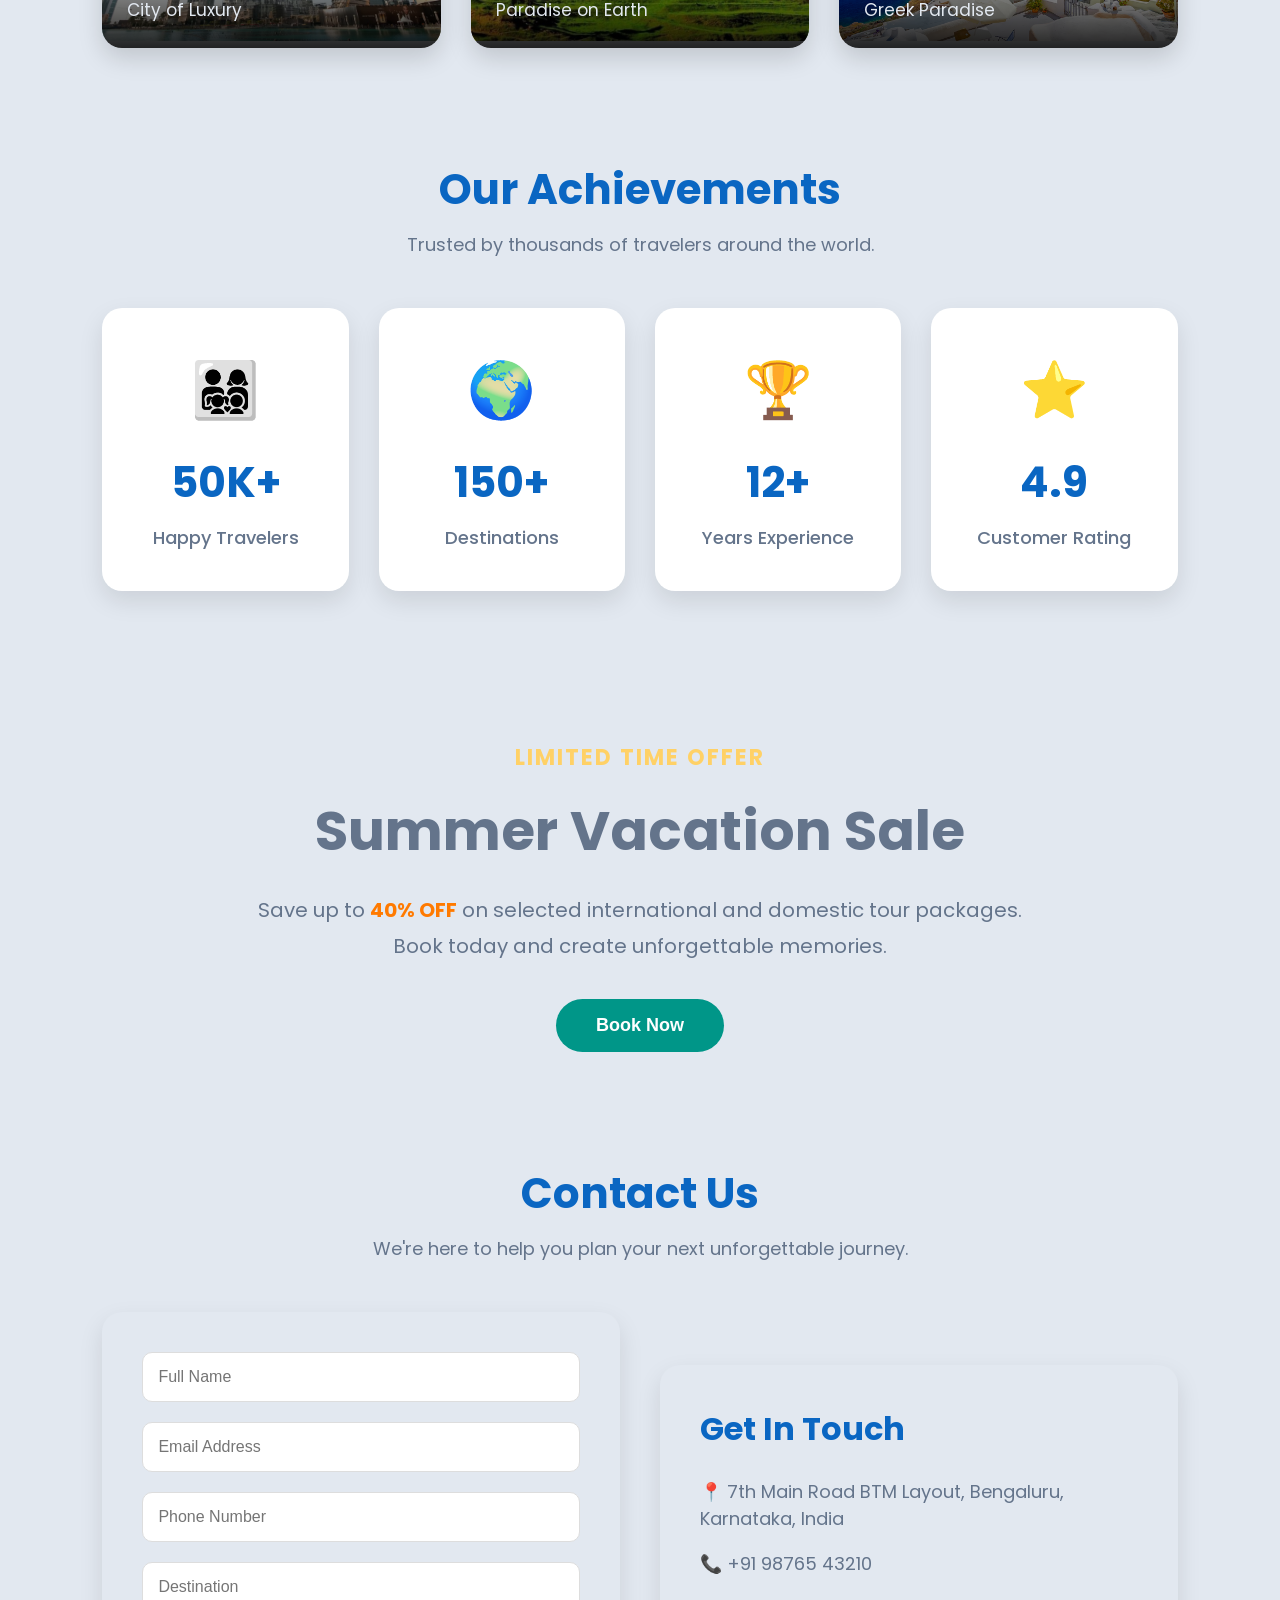
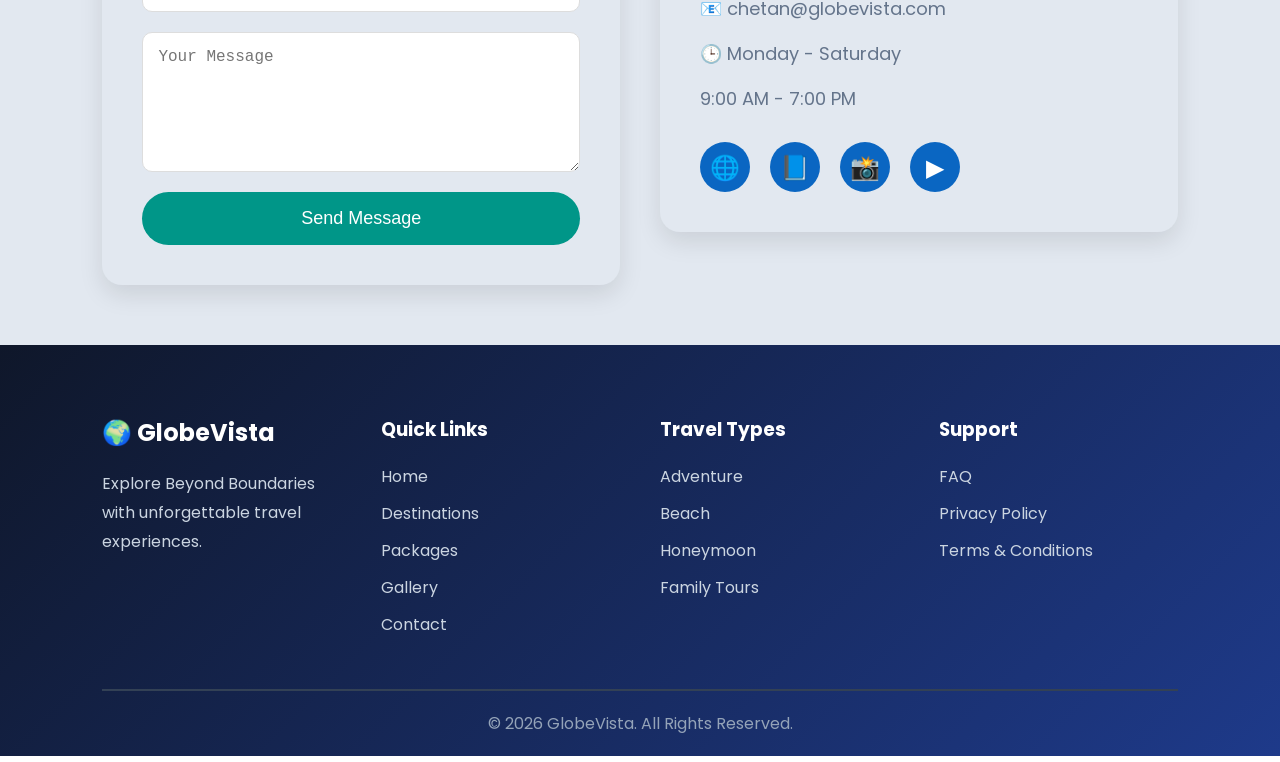
==== commit e5d19213: "Added FAQ section" ====
--- a/index.html
+++ b/index.html
@@ -18,7 +18,7 @@
     <section class="hero">
       <img class="hero-bg" src="images/bgc.jpg" alt="Background" />
       <!-- Header -->
-      <header>
+      <header id="home">
         <div class="logo">
           <img src="images/logo.png" alt="GlobeVista Logo" />
 
@@ -29,13 +29,13 @@
         </div>
 
         <nav class="nav">
-          <a href="#">Home</a>
-          <a href="#">Destinations</a>
-          <a href="#">Packages</a>
-          <a href="#">Gallery</a>
-          <a href="#">Reviews</a>
-          <a href="#">About</a>
-          <a href="#">FAQ</a>
+          <a href="#home">Home</a>
+          <a href="#destination">Destinations</a>
+          <a href="#packages">Packages</a>
+          <a href="#gallery">Gallery</a>
+          <a href="#reviews">Reviews</a>
+          <a href="#stats">Achievements</a>
+          <a href="#offers">Offers</a>
           <a href="#contact">Contact</a>
         </nav>
 
@@ -86,7 +86,7 @@
         <button class="search-btn">Search</button>
       </div>
     </section>
-    <section class="destinations">
+    <section id="destination" class="destinations">
       <div class="section-title">
         <h2>Popular Destinations</h2>
         <p>Explore our most loved travel destinations around the world.</p>
@@ -186,7 +186,7 @@
         </div>
       </div>
     </section>
-    <section class="packages">
+    <section id="packages" class="packages">
       <div class="section-title">
         <h2>Featured Tour Packages</h2>
         <p>Choose from our handpicked travel experiences.</p>
@@ -236,7 +236,7 @@
         </div>
       </div>
     </section>
-    <section class="testimonials">
+    <section id="reviews" class="testimonials">
       <div class="section-title">
         <h2>What Our Travelers Say</h2>
         <p>Real experiences from our happy customers.</p>
--- a/css/style.css
+++ b/css/style.css
@@ -101,6 +101,10 @@
 /* Book Button */
 
 .button {
+  display: inline-flex;
+  align-items: center;
+  justify-content: center;
+  gap: 10px;
   padding: 12px 28px;
   background: #ff7a00;
   color: #fff;
@@ -115,7 +119,6 @@
   background: #ff5a00;
   transform: translateY(-3px);
 }
-
 /* Hero Content */
 
 .hero-content {
@@ -783,7 +786,7 @@
 /* Footer */
 
 .footer {
-  background: #0f172a;
+  background: linear-gradient(135deg, #0f172a, #1e3a8a);
   color: white;
   padding: 70px 8% 20px;
 }
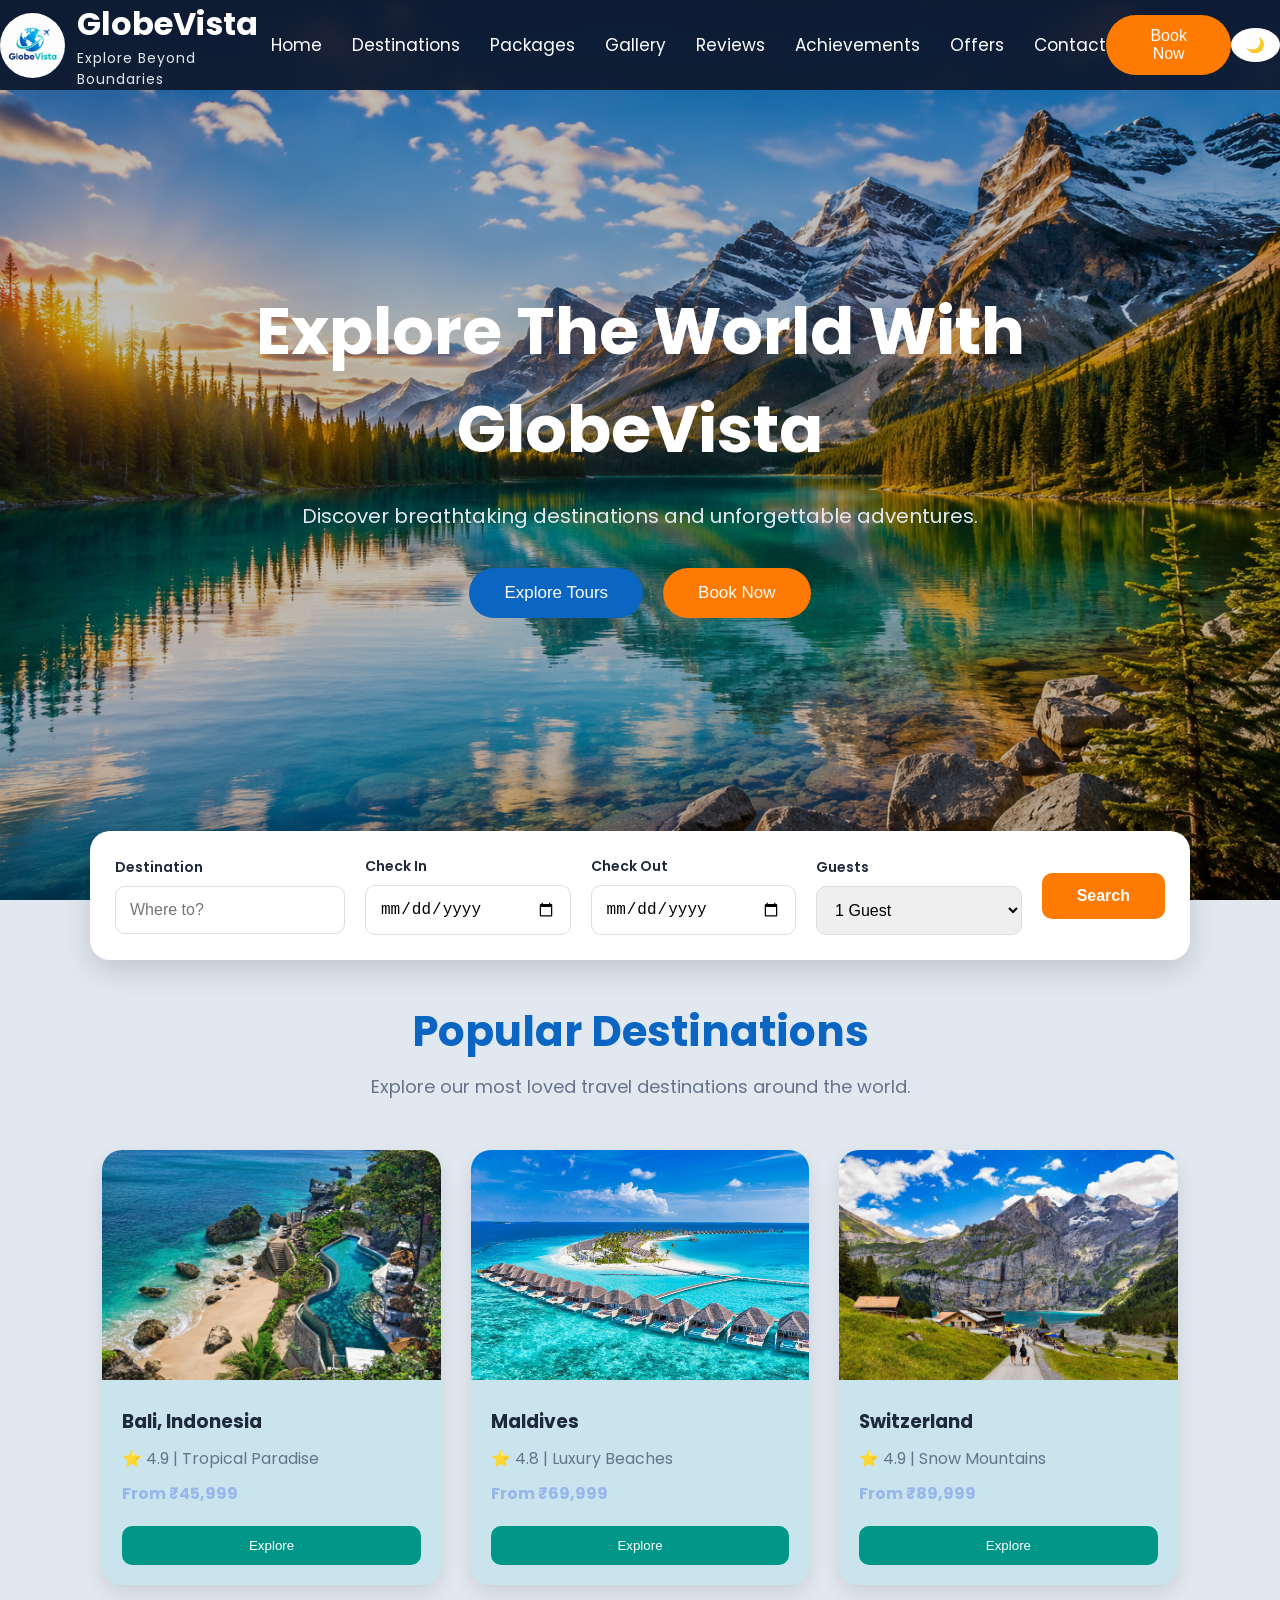
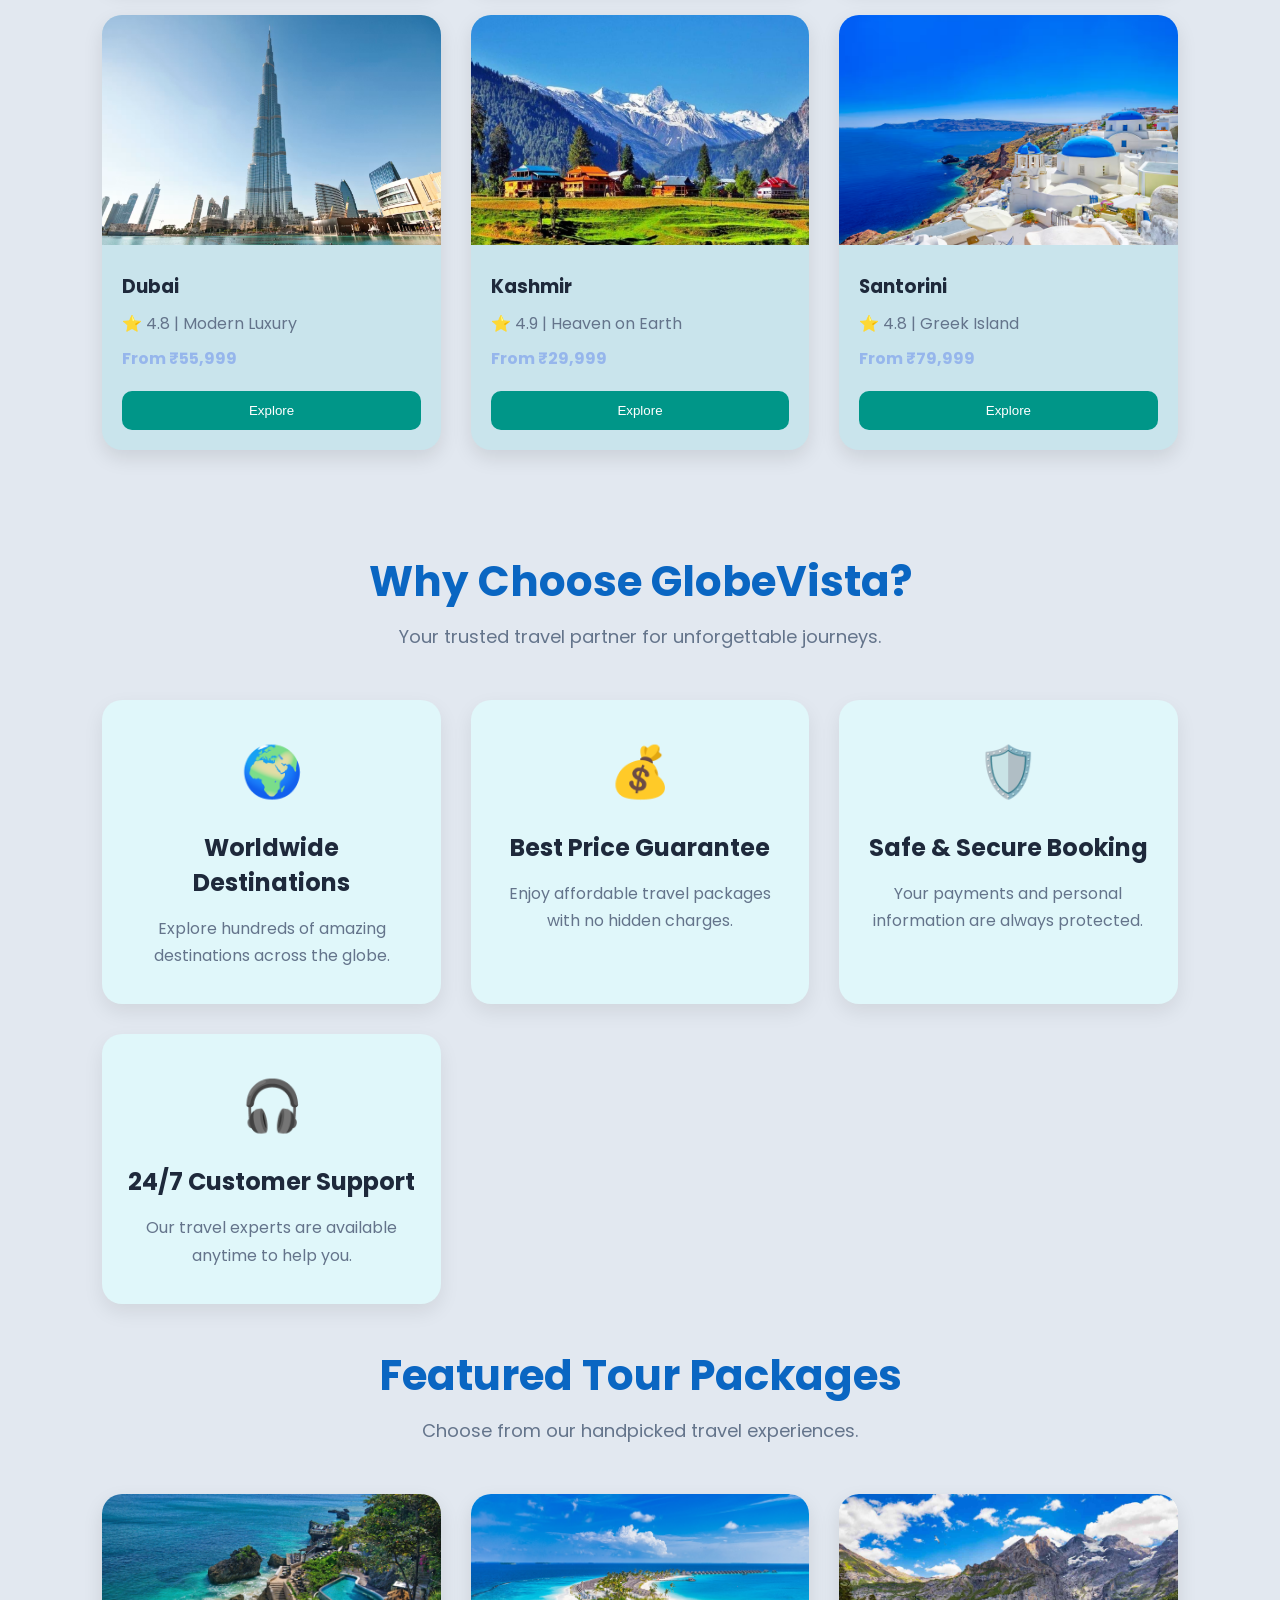
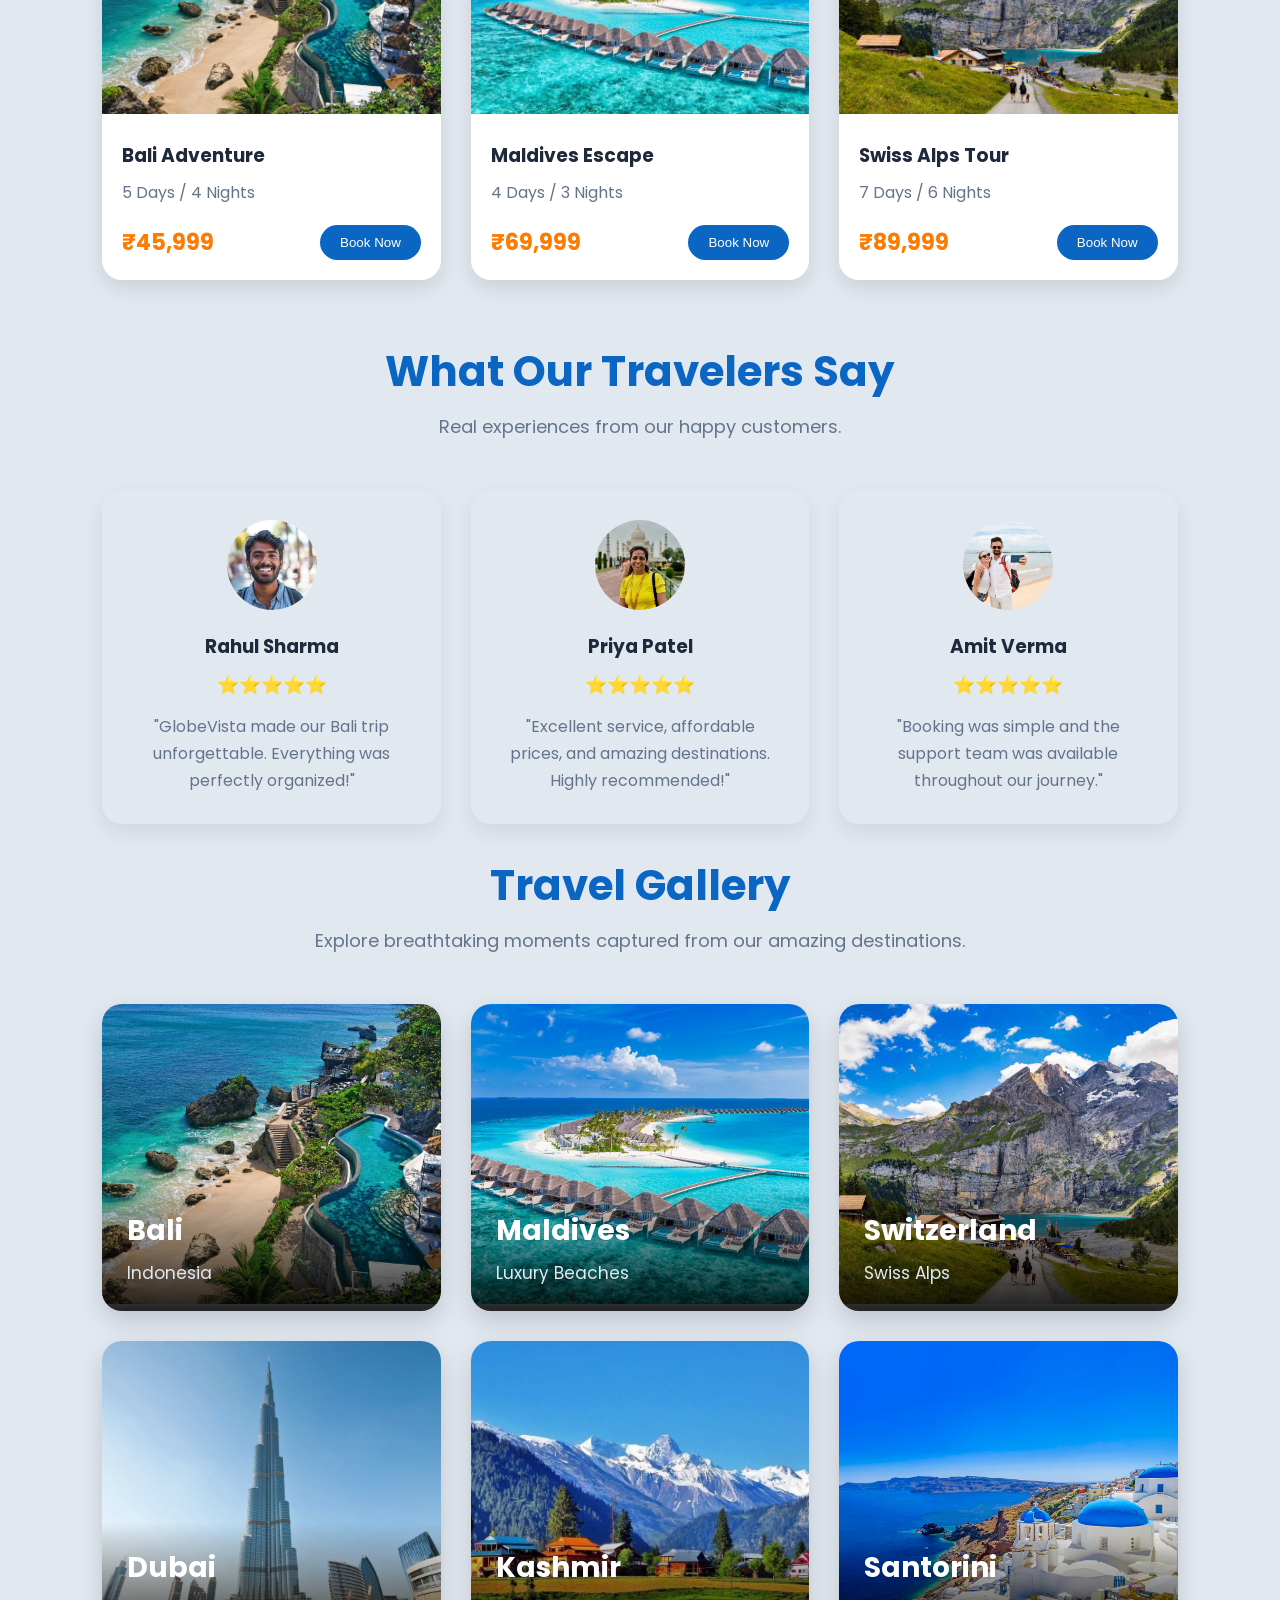
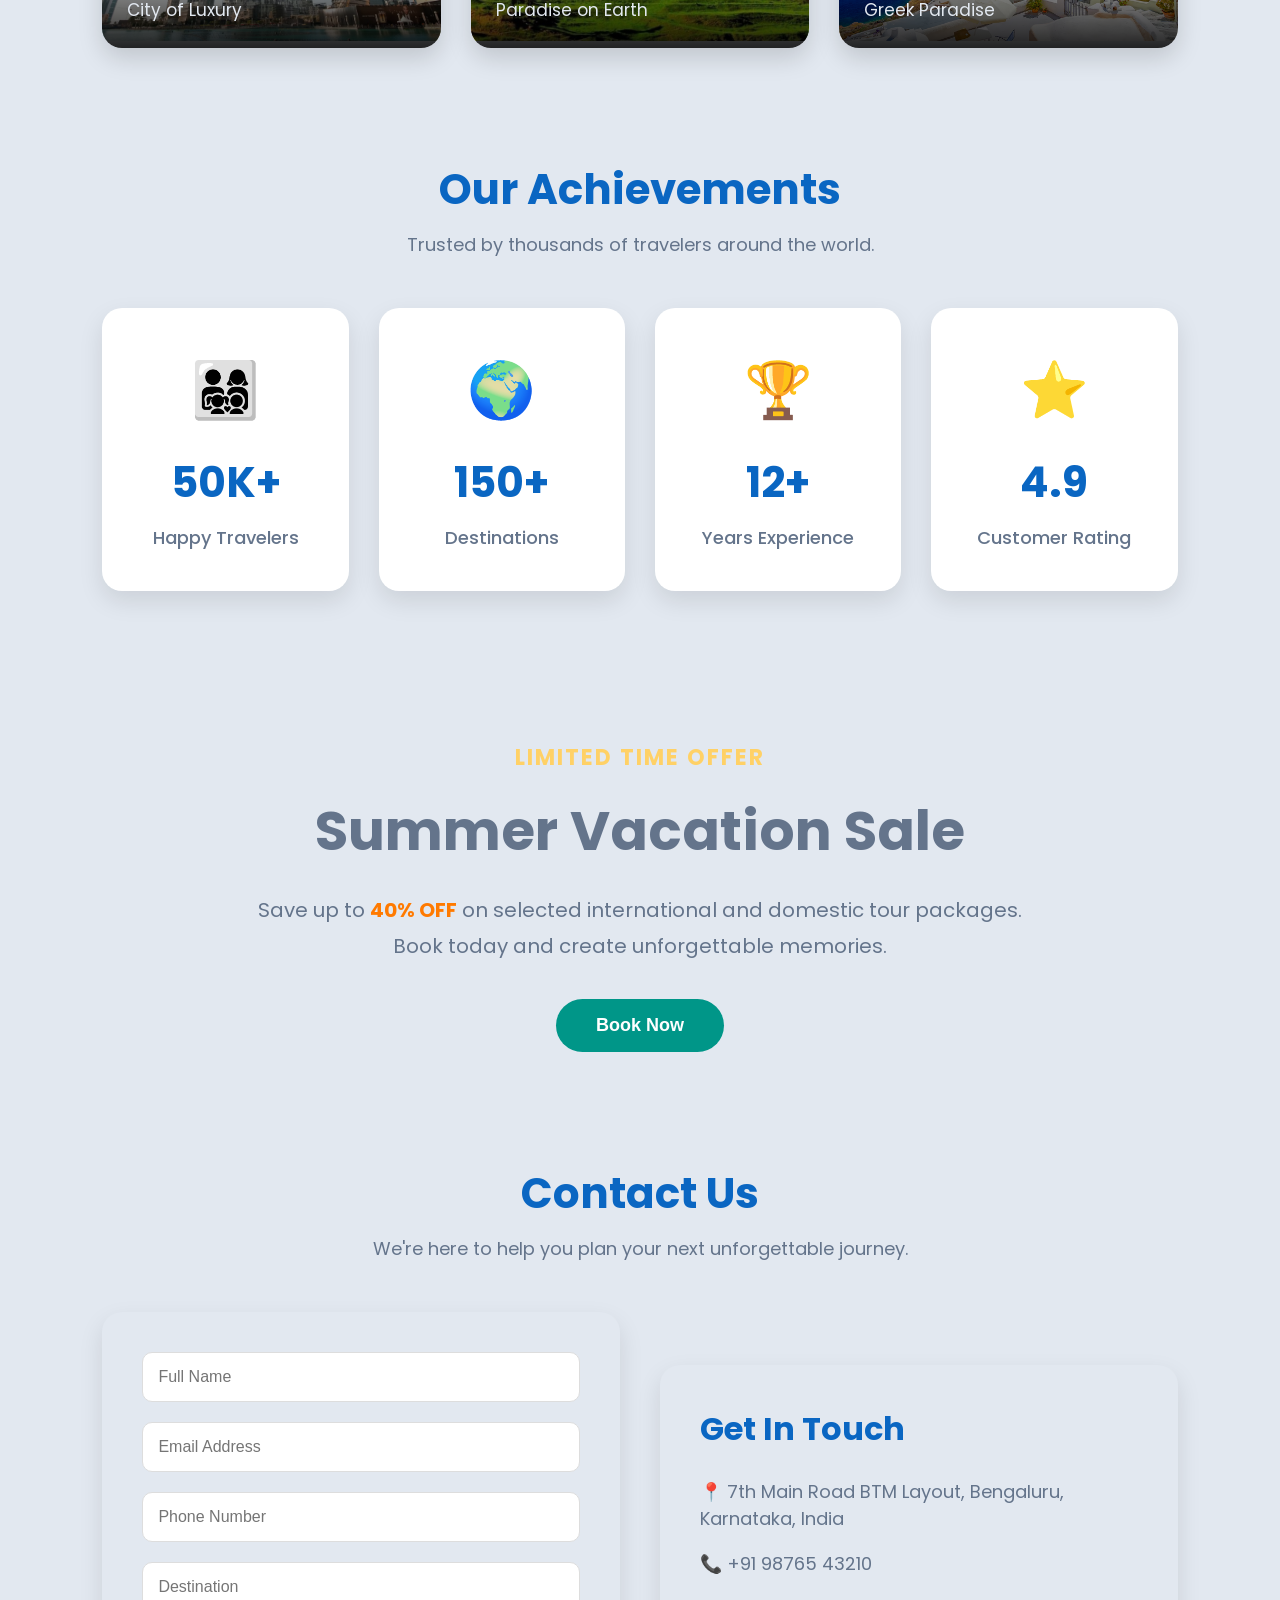
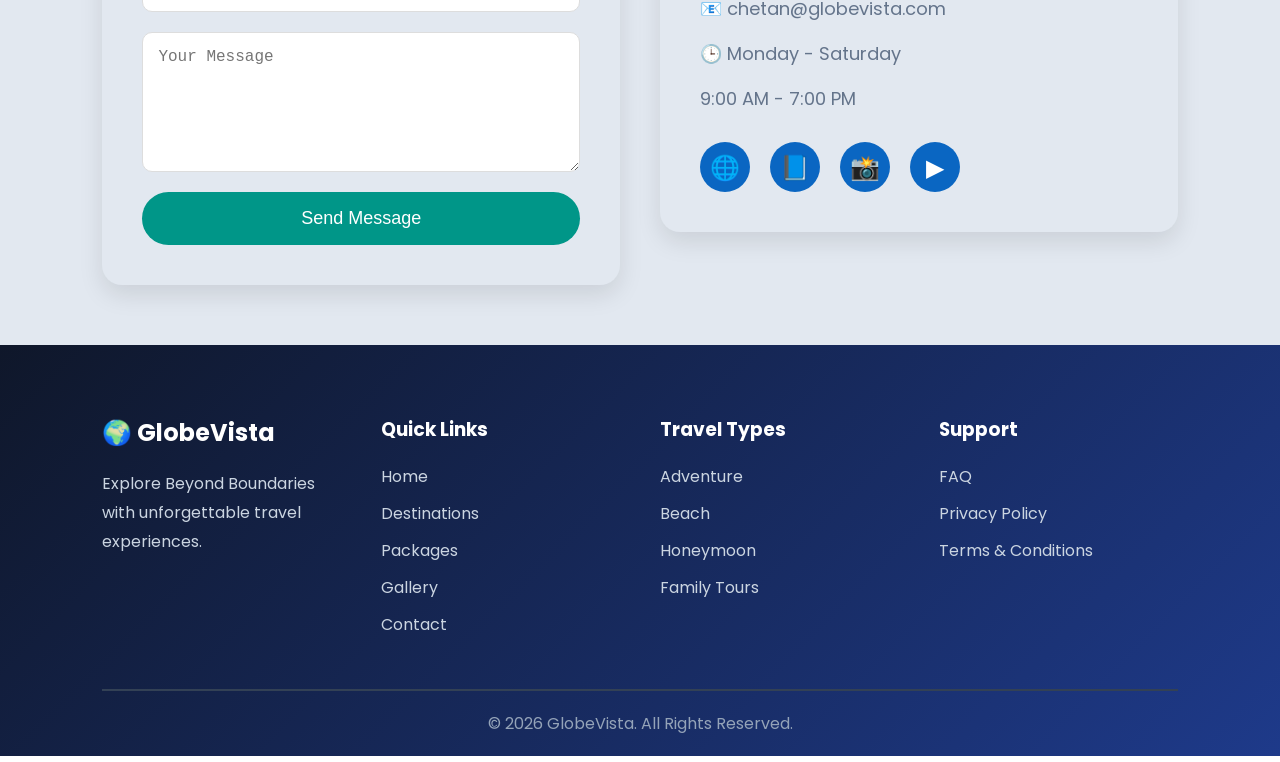
==== commit e6abf5a9: "Added dark mode and updated offers section" ====
--- a/index.html
+++ b/index.html
@@ -40,6 +40,7 @@
         </nav>
 
         <button class="button">Book Now</button>
+        <button class="toggle" onclick="toggleTheme()">🌙</button>
       </header>
 
       <!-- Hero Content -->
@@ -478,5 +479,6 @@
 
       <p class="copyright">© 2026 GlobeVista. All Rights Reserved.</p>
     </footer>
+    <script src="/script.js"></script>
   </body>
 </html>
--- a/css/style.css
+++ b/css/style.css
@@ -43,16 +43,16 @@
 /* Header */
 
 header {
-  width: 100%;
-  padding: 20px 8%;
-
-  display: flex;
-  justify-content: space-between;
-  align-items: center;
-
-  position: absolute;
+  position: fixed;
   top: 0;
   left: 0;
+  width: 100%;
+  display: flex;
+  justify-content: center;
+  align-items: center;
+  background: rgba(15, 23, 42, 0.9);
+  backdrop-filter: blur(10px);
+  z-index: 1000;
 }
 
 /* Logo */
@@ -104,7 +104,8 @@
   display: inline-flex;
   align-items: center;
   justify-content: center;
-  gap: 10px;
+  gap: 50px;
+
   padding: 12px 28px;
   background: #ff7a00;
   color: #fff;
@@ -116,8 +117,67 @@
 }
 
 .button:hover {
-  background: #ff5a00;
+  background: #ca659e;
   transform: translateY(-3px);
+}
+
+.toggle {
+  padding: 8px 15px;
+  font-size: 15px;
+  border: none;
+  border-radius: 50%;
+  background: #ffffff;
+  cursor: pointer;
+  transition: 0.3s;
+}
+
+.toggle:hover {
+  background: #e2e8f0;
+}
+.dark-mode {
+  background-color: #121212;
+  color: white;
+}
+
+.dark-mode .destinations,
+.dark-mode .packages,
+.dark-mode .stats,
+.dark-mode .gallery,
+.dark-mode .testimonials,
+.dark-mode .offers,
+.dark-mode .contact,
+.dark-mode footer {
+  background-color: black;
+}
+.dark-mode .stats {
+  background: #000;
+}
+
+.dark-mode .offers {
+  background: #000;
+  background-image: none;
+}
+
+.dark-mode .stat-card,
+.dark-mode .offer-content {
+  background: #1e293b;
+  color: white;
+}
+
+.dark-mode .offers h2,
+.dark-mode .offers h4,
+.dark-mode .offers p,
+.dark-mode .stats h2,
+.dark-mode .stats p {
+  color: white;
+}
+
+.dark-mode h1,
+.dark-mode h2,
+.dark-mode h3,
+.dark-mode p,
+.dark-mode a {
+  color: white;
 }
 /* Hero Content */
 
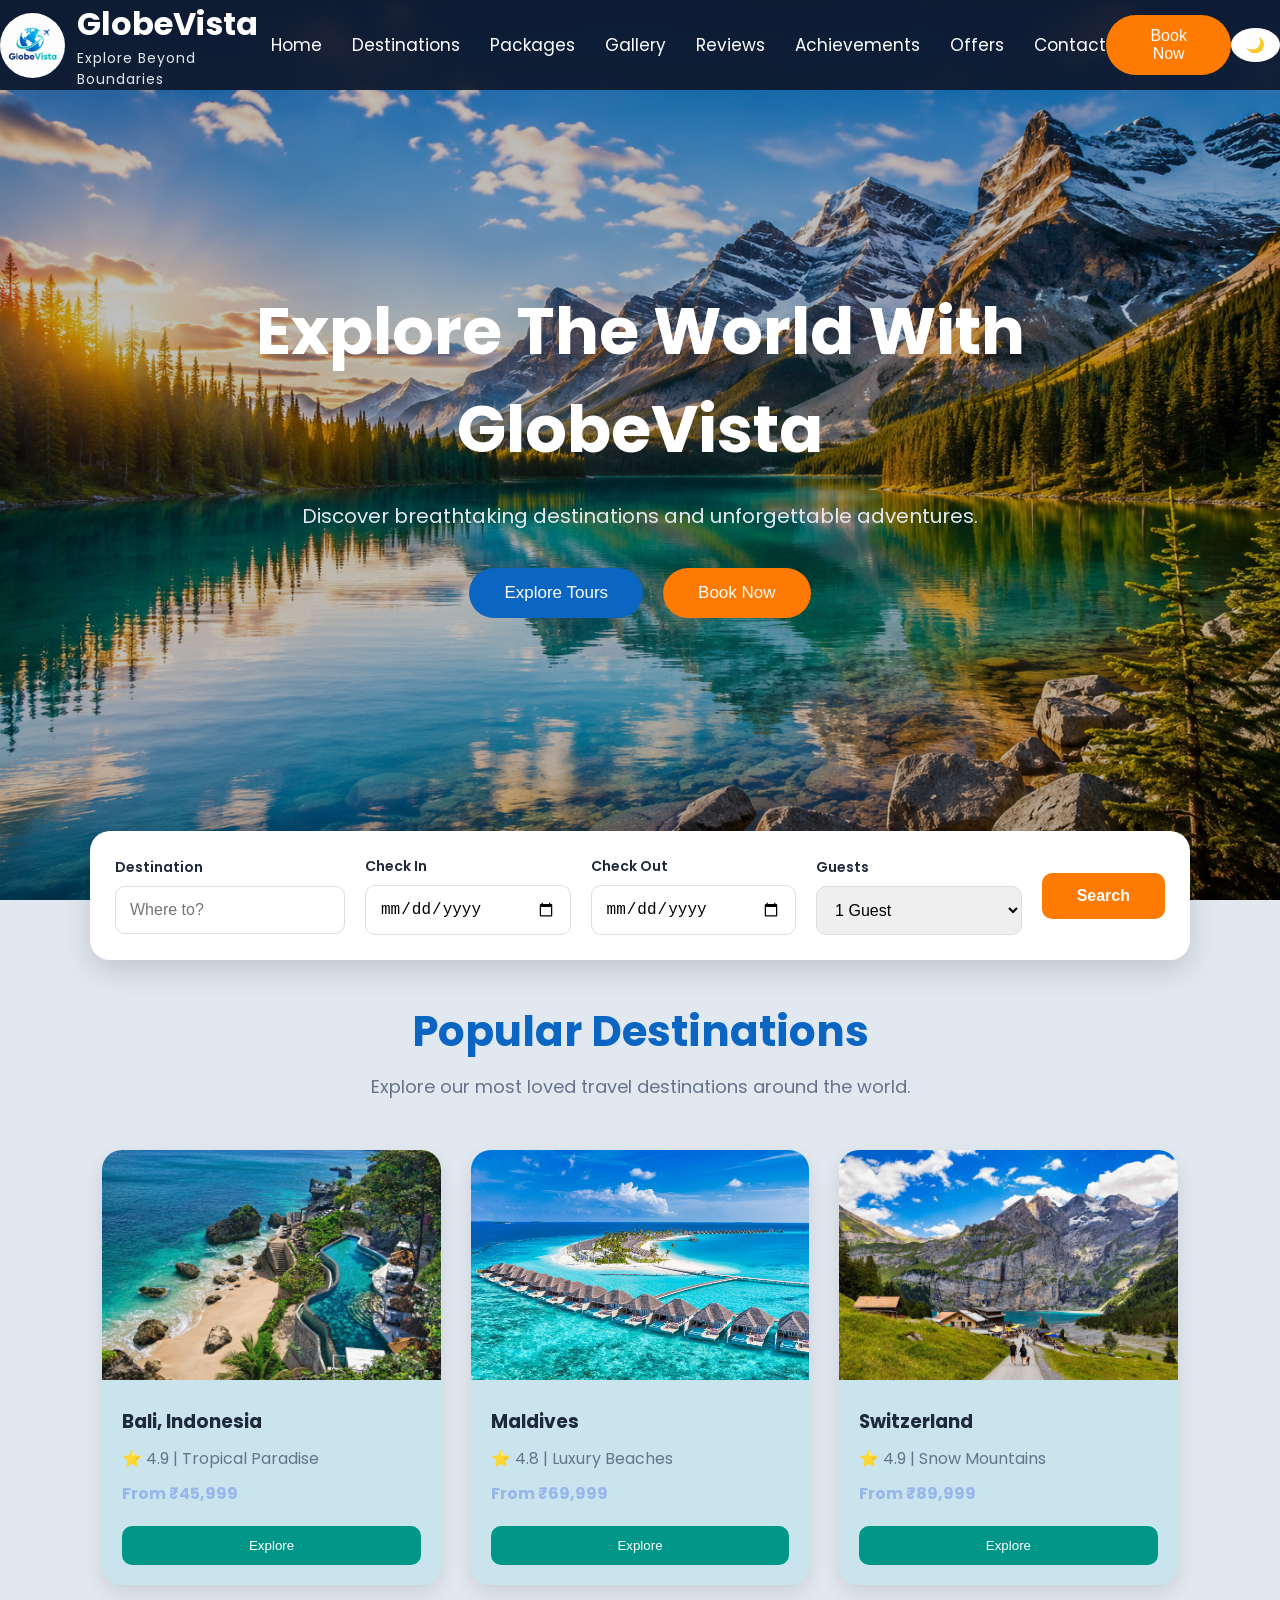
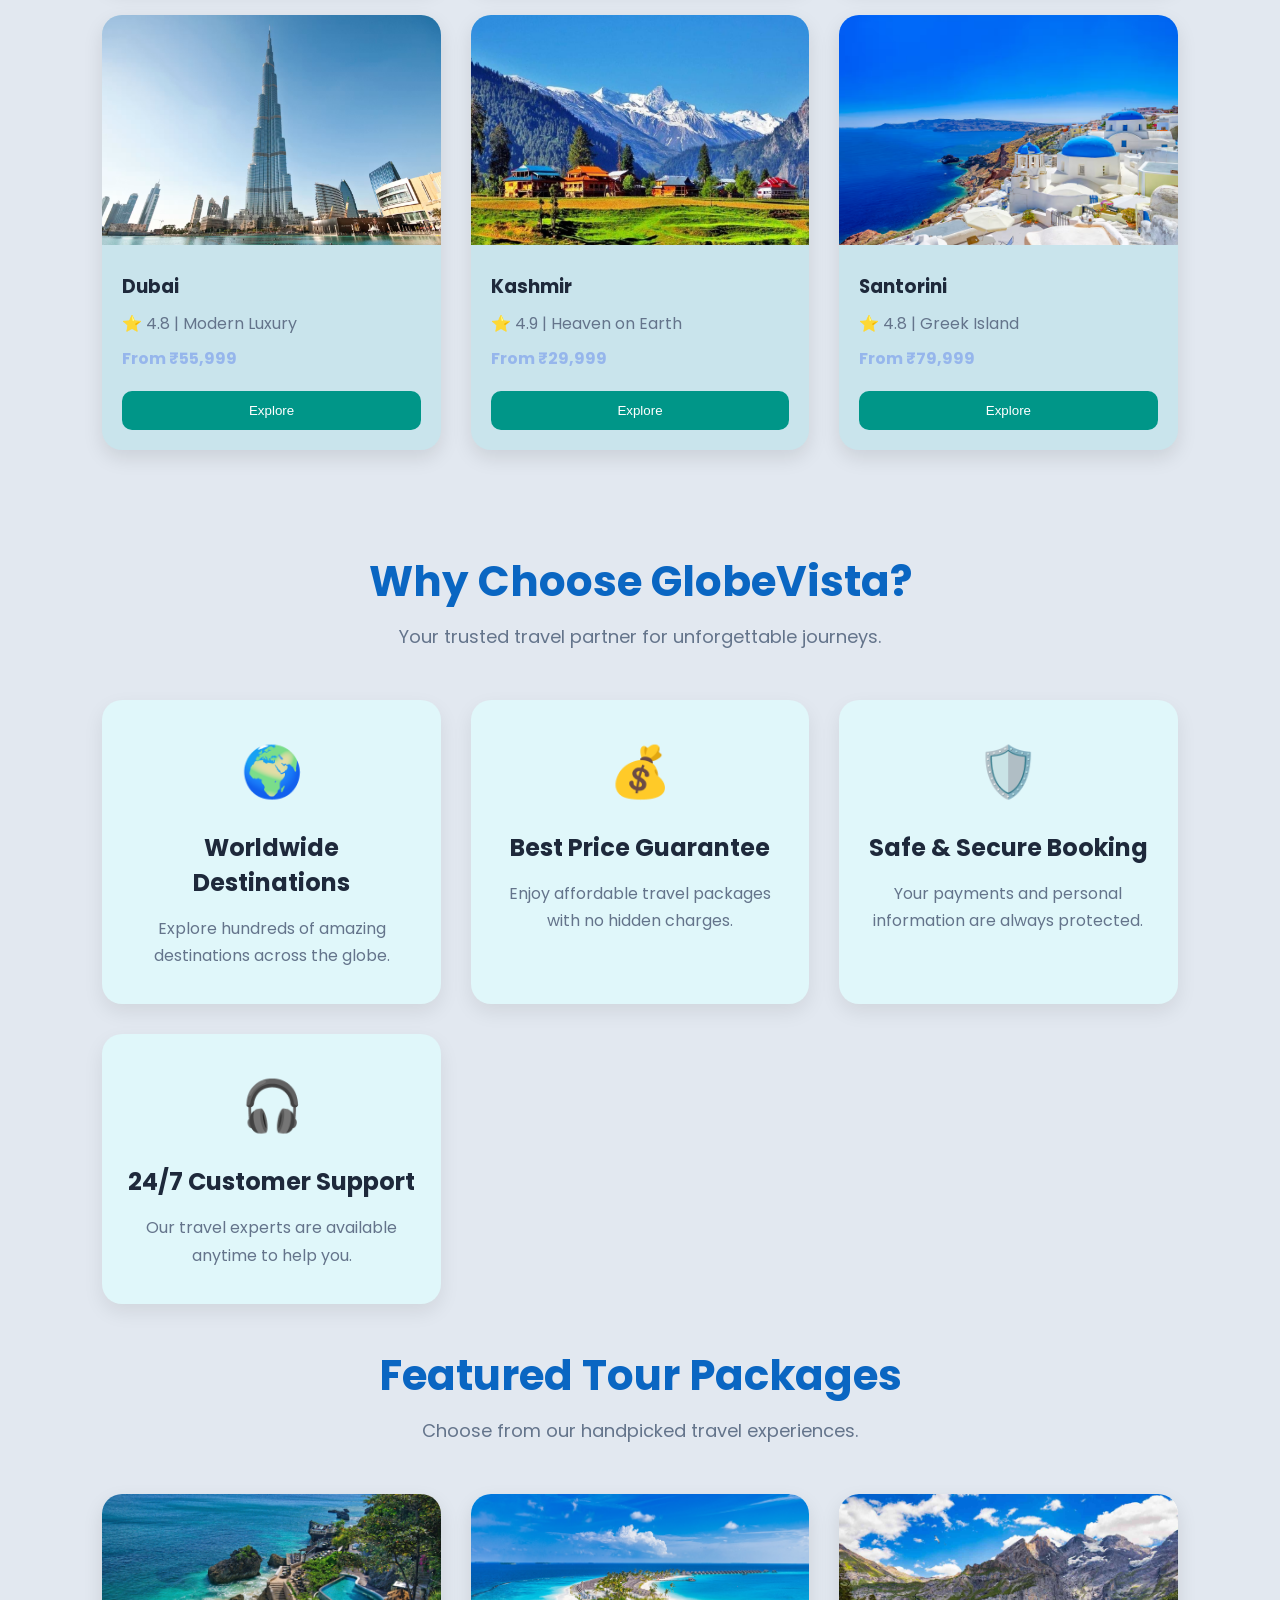
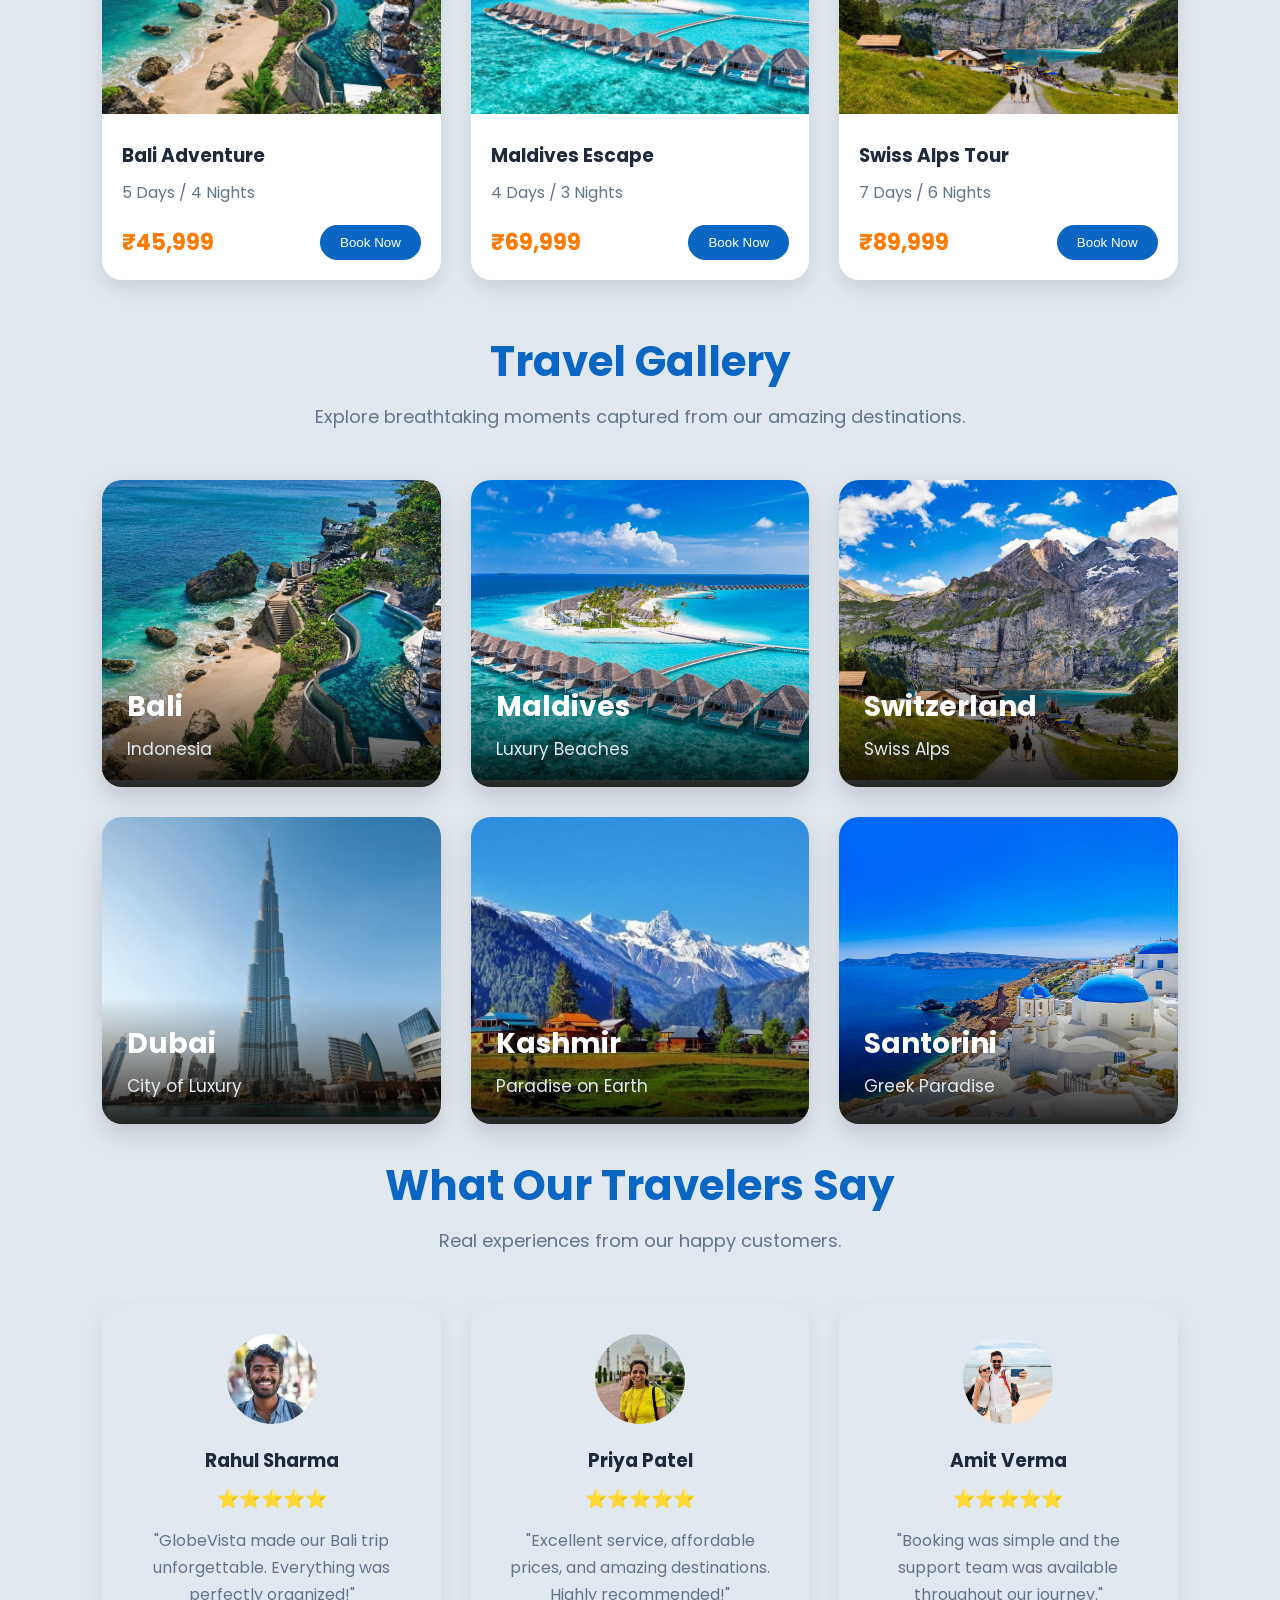
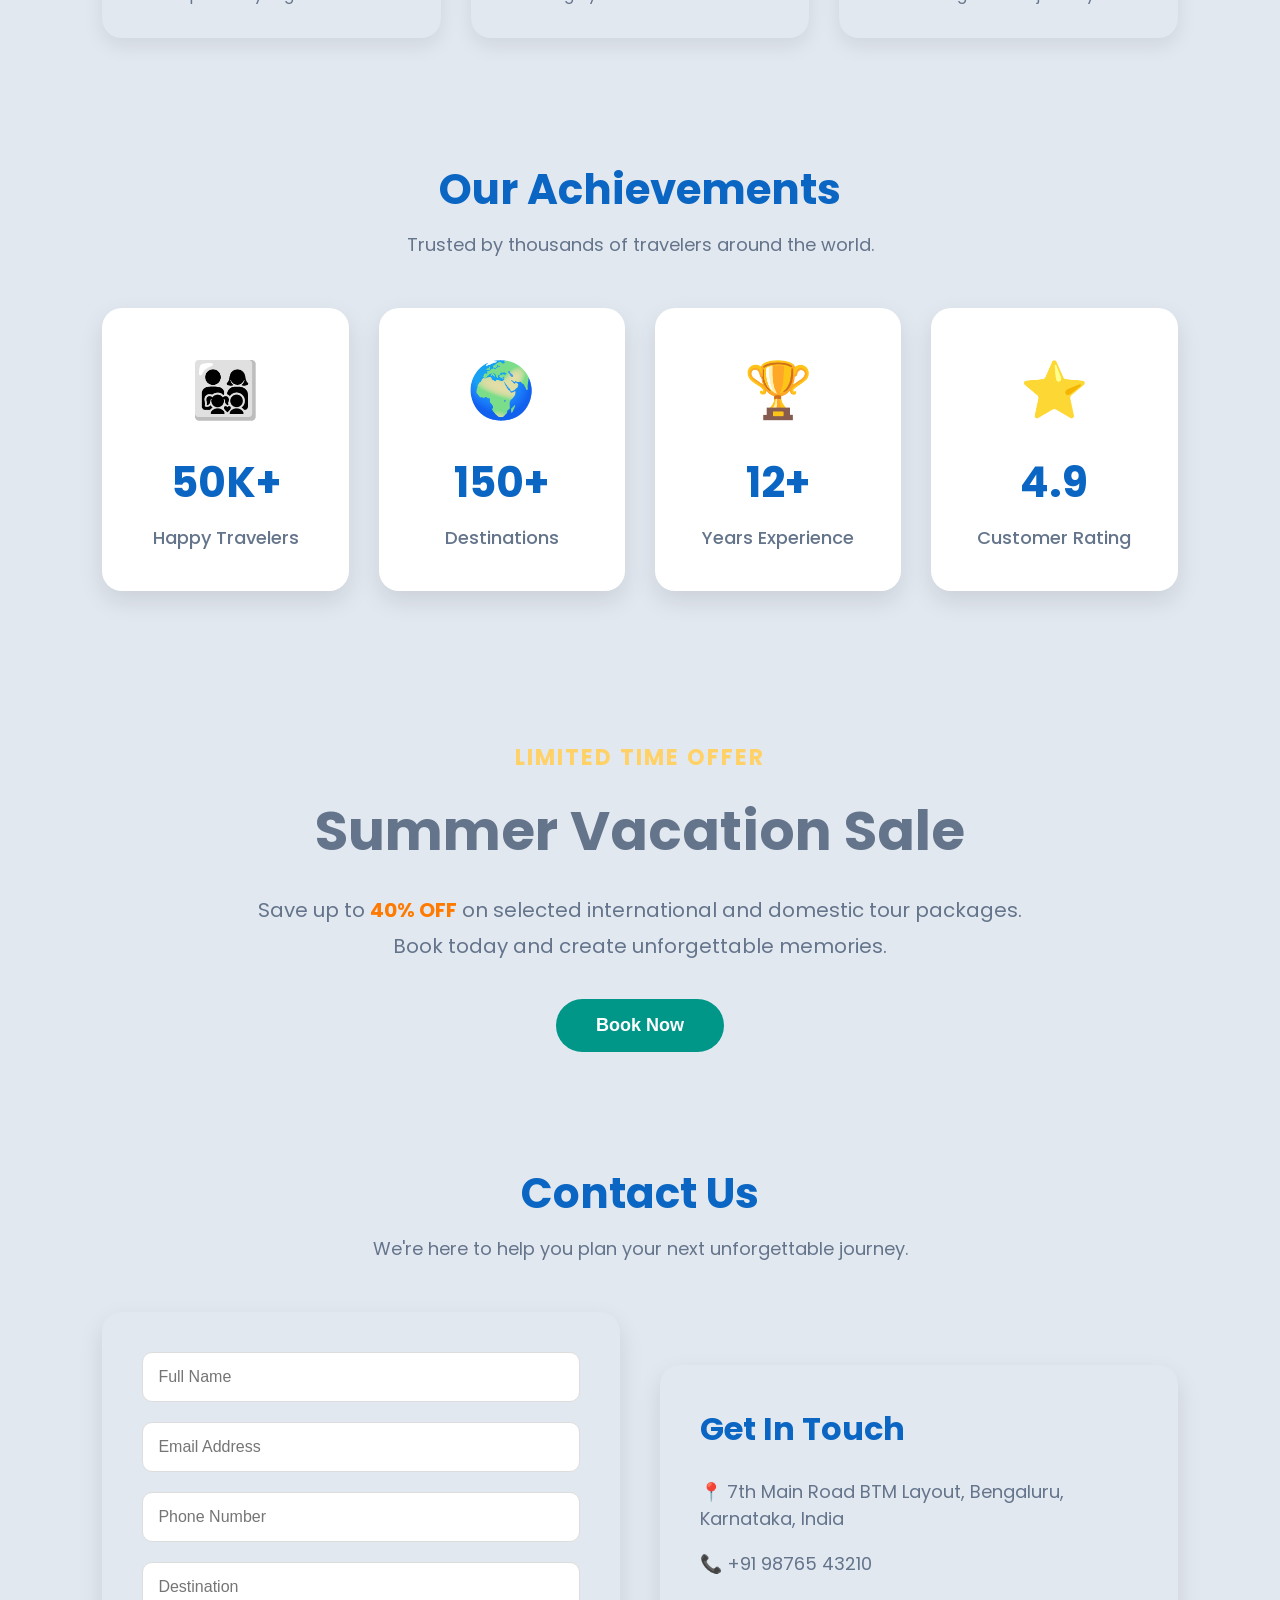
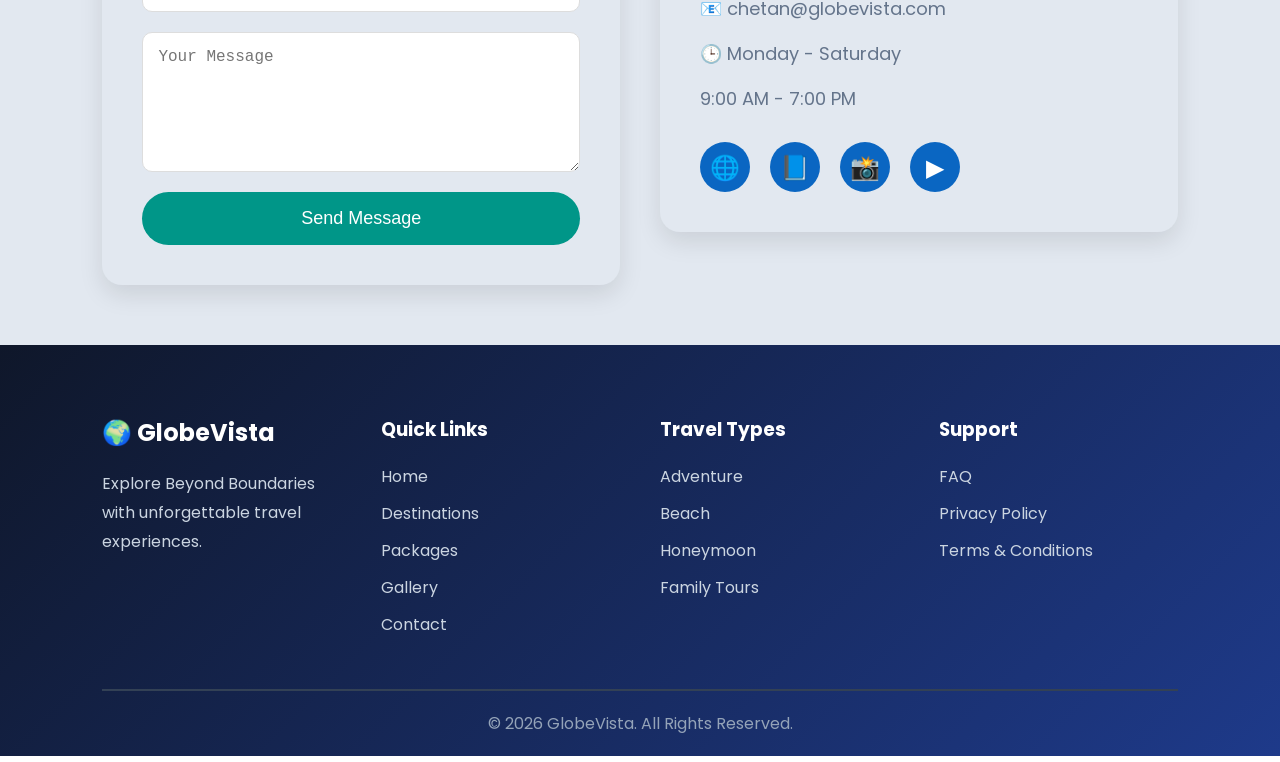
==== commit fb1253a9: "nav bar changed" ====
--- a/index.html
+++ b/index.html
@@ -237,6 +237,68 @@
         </div>
       </div>
     </section>
+
+    <!-- Travel Gallery -->
+
+    <section class="gallery" id="gallery">
+      <div class="section-title">
+        <h2>Travel Gallery</h2>
+        <p>
+          Explore breathtaking moments captured from our amazing destinations.
+        </p>
+      </div>
+
+      <div class="gallery-container">
+        <div class="gallery-card">
+          <img src="images/bali.jpg" alt="Bali" />
+          <div class="overlay">
+            <h3>Bali</h3>
+            <p>Indonesia</p>
+          </div>
+        </div>
+
+        <div class="gallery-card">
+          <img src="images/maldives.jpg" alt="Maldives" />
+          <div class="overlay">
+            <h3>Maldives</h3>
+            <p>Luxury Beaches</p>
+          </div>
+        </div>
+
+        <div class="gallery-card">
+          <img src="images/swizerland.jpg" alt="Switzerland" />
+          <div class="overlay">
+            <h3>Switzerland</h3>
+            <p>Swiss Alps</p>
+          </div>
+        </div>
+
+        <div class="gallery-card">
+          <img src="images/dubai.jpg" alt="Dubai" />
+          <div class="overlay">
+            <h3>Dubai</h3>
+            <p>City of Luxury</p>
+          </div>
+        </div>
+
+        <div class="gallery-card">
+          <img src="images/kasmir.jpg" alt="Kashmir" />
+          <div class="overlay">
+            <h3>Kashmir</h3>
+            <p>Paradise on Earth</p>
+          </div>
+        </div>
+
+        <div class="gallery-card">
+          <img src="images/santroni.jpg" alt="Santorini" />
+          <div class="overlay">
+            <h3>Santorini</h3>
+            <p>Greek Paradise</p>
+          </div>
+        </div>
+      </div>
+    </section>
+    <!-- reviews -->
     <section id="reviews" class="testimonials">
       <div class="section-title">
         <h2>What Our Travelers Say</h2>
@@ -276,66 +338,6 @@
       </div>
     </section>
 
-    <!-- Travel Gallery -->
-
-    <section class="gallery" id="gallery">
-      <div class="section-title">
-        <h2>Travel Gallery</h2>
-        <p>
-          Explore breathtaking moments captured from our amazing destinations.
-        </p>
-      </div>
-
-      <div class="gallery-container">
-        <div class="gallery-card">
-          <img src="images/bali.jpg" alt="Bali" />
-          <div class="overlay">
-            <h3>Bali</h3>
-            <p>Indonesia</p>
-          </div>
-        </div>
-
-        <div class="gallery-card">
-          <img src="images/maldives.jpg" alt="Maldives" />
-          <div class="overlay">
-            <h3>Maldives</h3>
-            <p>Luxury Beaches</p>
-          </div>
-        </div>
-
-        <div class="gallery-card">
-          <img src="images/swizerland.jpg" alt="Switzerland" />
-          <div class="overlay">
-            <h3>Switzerland</h3>
-            <p>Swiss Alps</p>
-          </div>
-        </div>
-
-        <div class="gallery-card">
-          <img src="images/dubai.jpg" alt="Dubai" />
-          <div class="overlay">
-            <h3>Dubai</h3>
-            <p>City of Luxury</p>
-          </div>
-        </div>
-
-        <div class="gallery-card">
-          <img src="images/kasmir.jpg" alt="Kashmir" />
-          <div class="overlay">
-            <h3>Kashmir</h3>
-            <p>Paradise on Earth</p>
-          </div>
-        </div>
-
-        <div class="gallery-card">
-          <img src="images/santroni.jpg" alt="Santorini" />
-          <div class="overlay">
-            <h3>Santorini</h3>
-            <p>Greek Paradise</p>
-          </div>
-        </div>
-      </div>
-    </section>
     <!-- Statistics Section -->
 
     <section class="stats" id="stats">
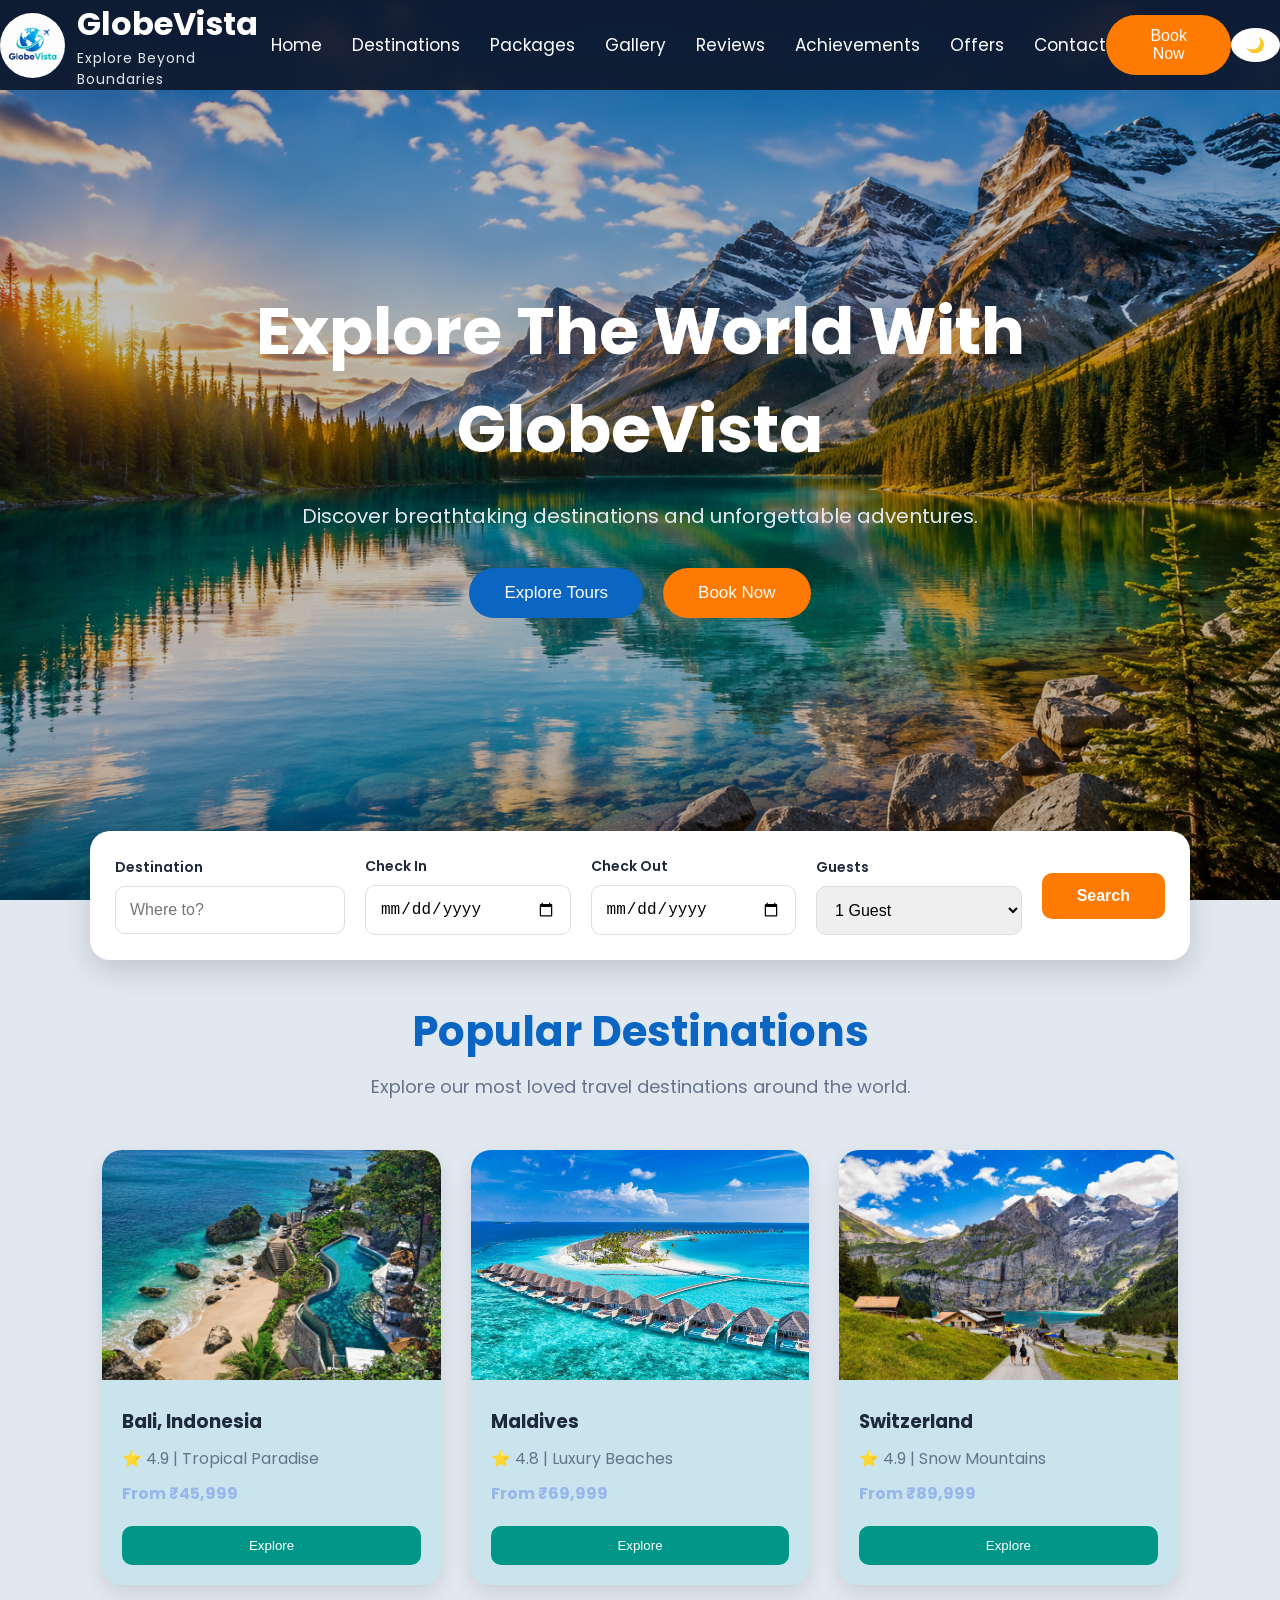
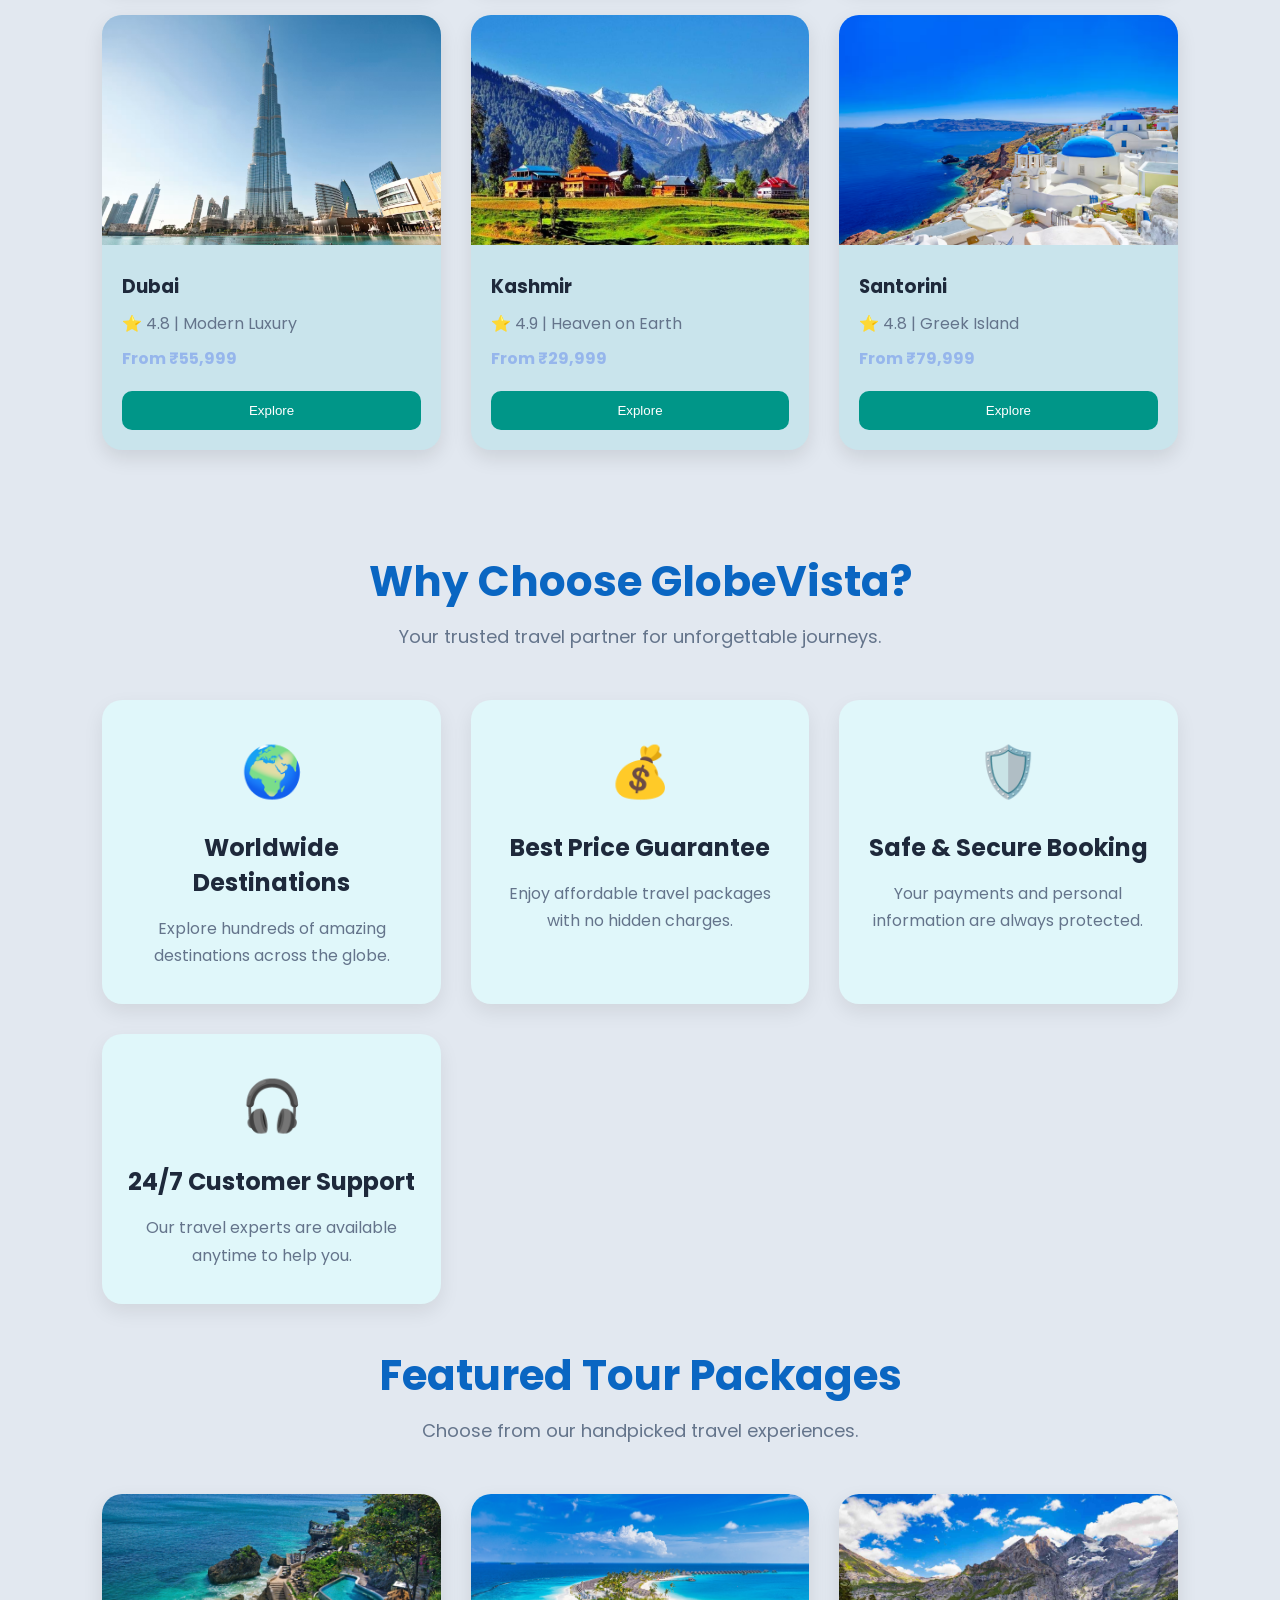
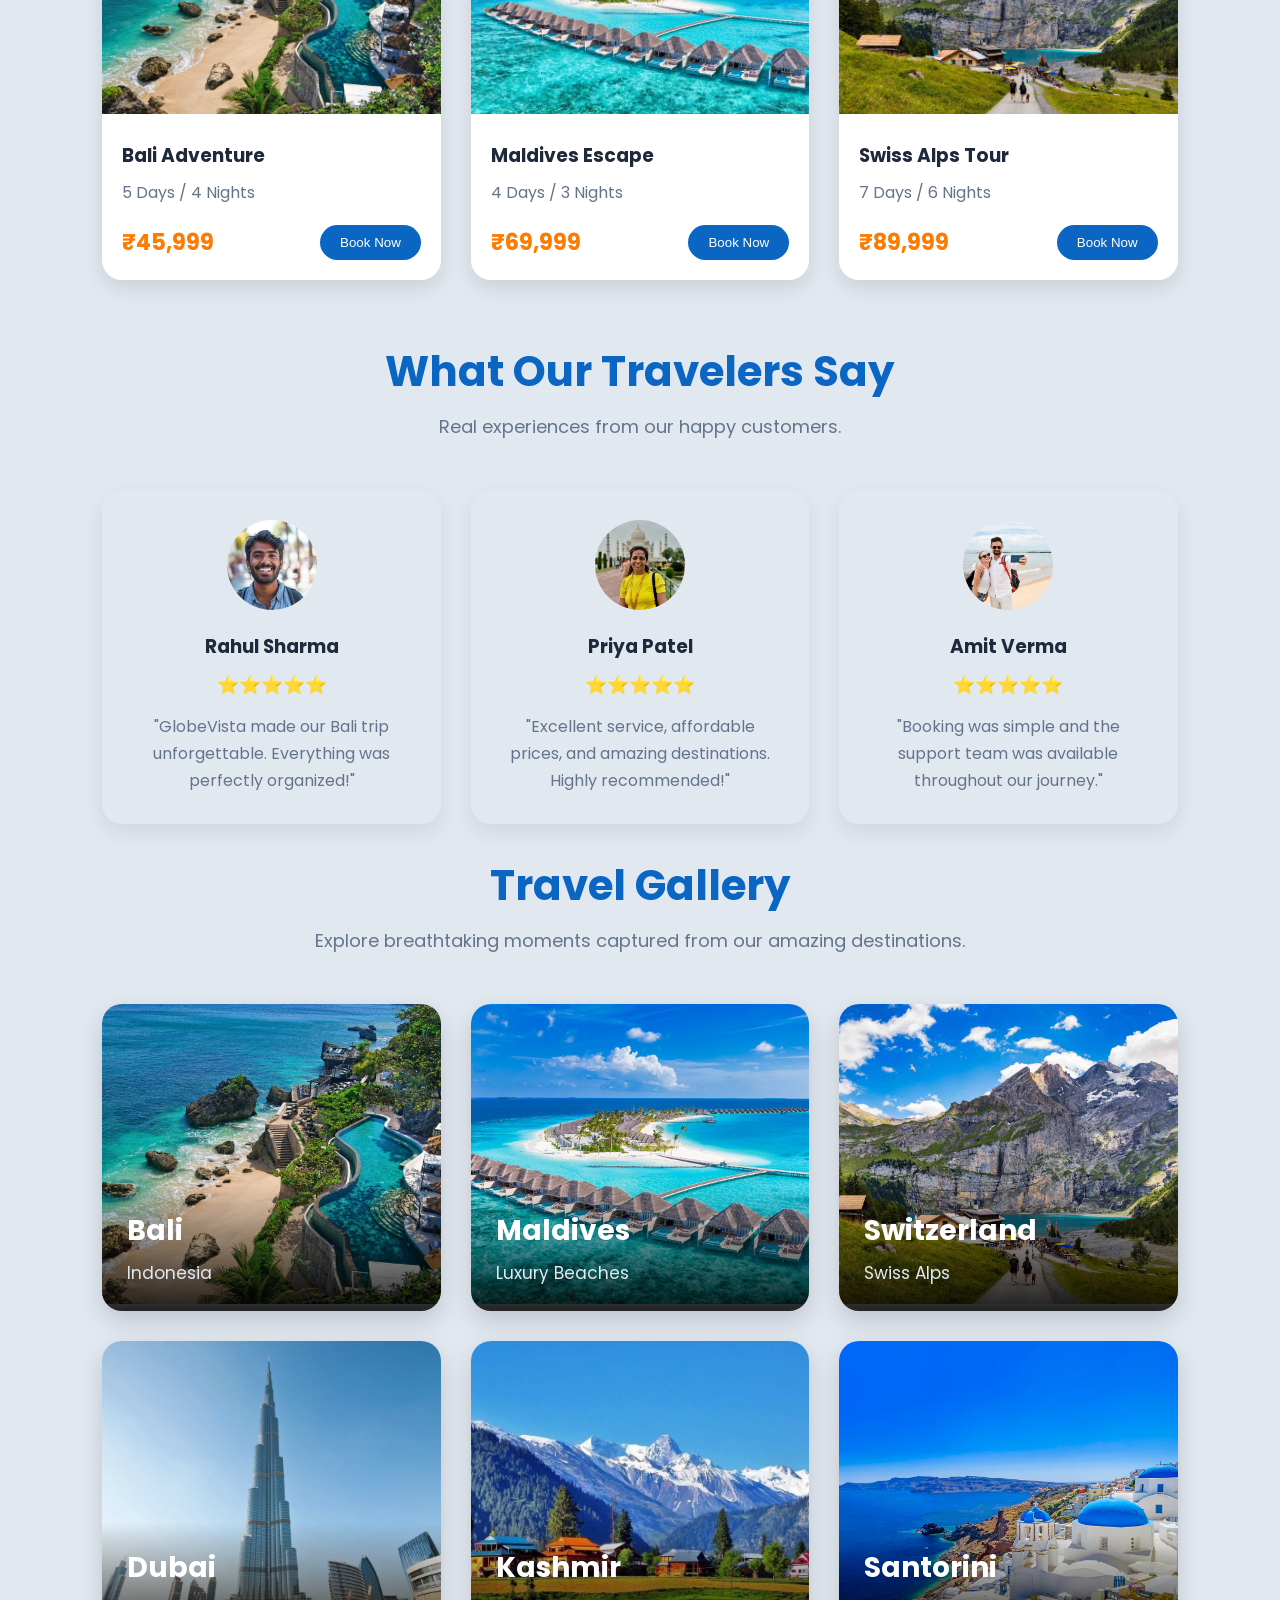
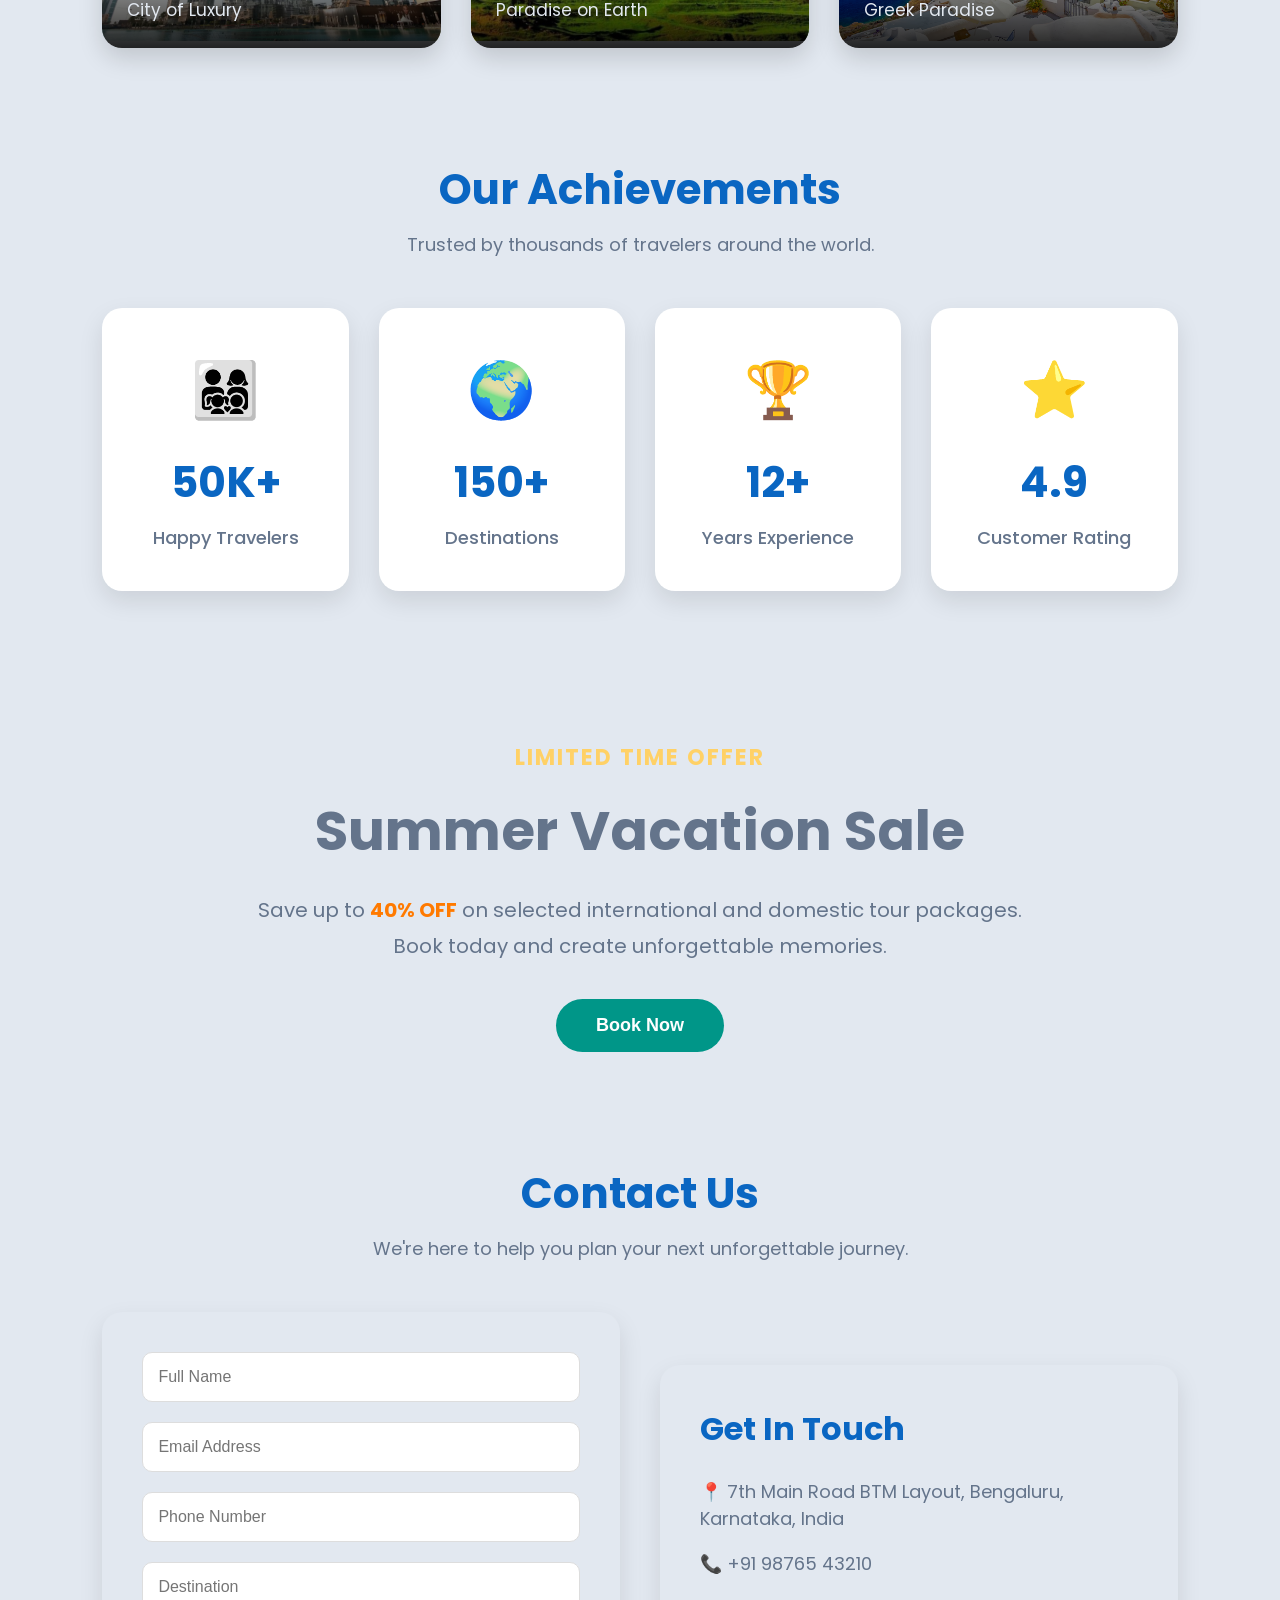
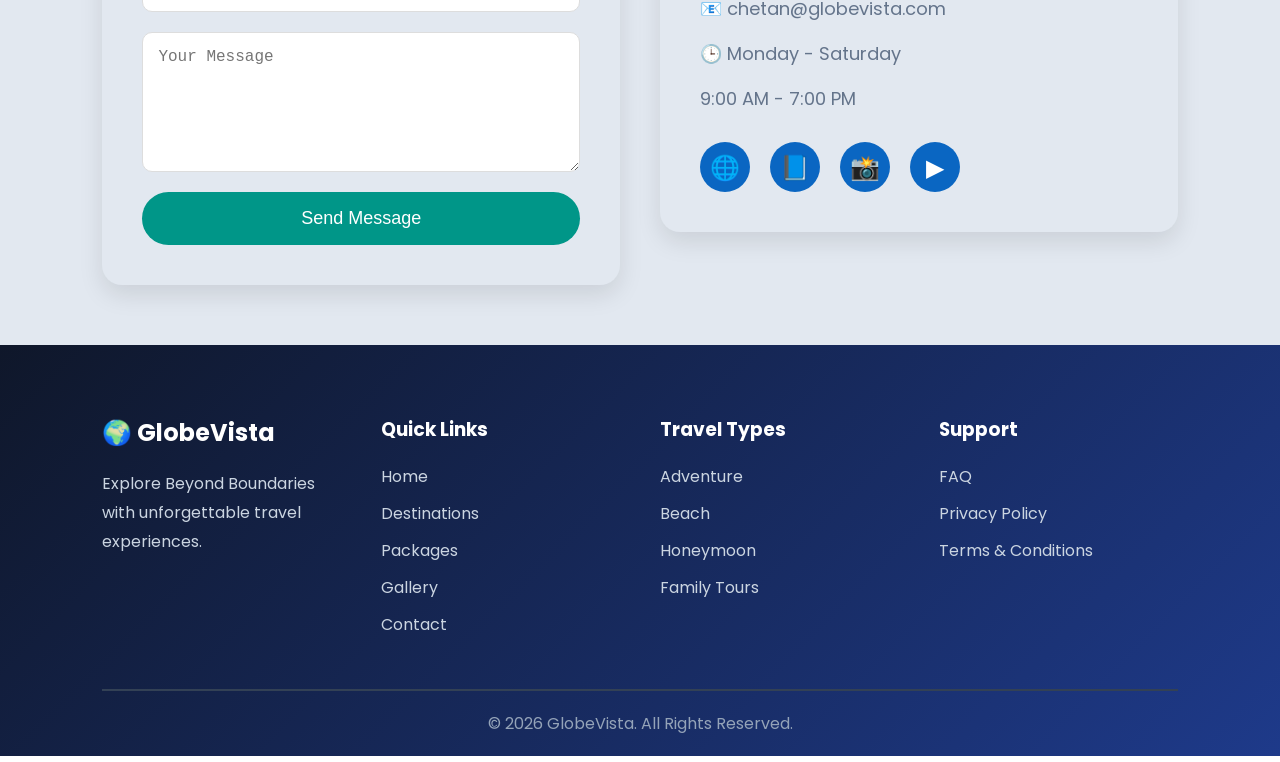
==== commit 4ec2e989: "Revert "nav bar changed" This reverts commit fb1253a970707a47a3234cbd95e9cf3838f3cbb8.  Revert "nav " ====
--- a/index.html
+++ b/index.html
@@ -237,68 +237,6 @@
         </div>
       </div>
     </section>
-
-    <!-- Travel Gallery -->
-
-    <section class="gallery" id="gallery">
-      <div class="section-title">
-        <h2>Travel Gallery</h2>
-        <p>
-          Explore breathtaking moments captured from our amazing destinations.
-        </p>
-      </div>
-
-      <div class="gallery-container">
-        <div class="gallery-card">
-          <img src="images/bali.jpg" alt="Bali" />
-          <div class="overlay">
-            <h3>Bali</h3>
-            <p>Indonesia</p>
-          </div>
-        </div>
-
-        <div class="gallery-card">
-          <img src="images/maldives.jpg" alt="Maldives" />
-          <div class="overlay">
-            <h3>Maldives</h3>
-            <p>Luxury Beaches</p>
-          </div>
-        </div>
-
-        <div class="gallery-card">
-          <img src="images/swizerland.jpg" alt="Switzerland" />
-          <div class="overlay">
-            <h3>Switzerland</h3>
-            <p>Swiss Alps</p>
-          </div>
-        </div>
-
-        <div class="gallery-card">
-          <img src="images/dubai.jpg" alt="Dubai" />
-          <div class="overlay">
-            <h3>Dubai</h3>
-            <p>City of Luxury</p>
-          </div>
-        </div>
-
-        <div class="gallery-card">
-          <img src="images/kasmir.jpg" alt="Kashmir" />
-          <div class="overlay">
-            <h3>Kashmir</h3>
-            <p>Paradise on Earth</p>
-          </div>
-        </div>
-
-        <div class="gallery-card">
-          <img src="images/santroni.jpg" alt="Santorini" />
-          <div class="overlay">
-            <h3>Santorini</h3>
-            <p>Greek Paradise</p>
-          </div>
-        </div>
-      </div>
-    </section>
-    <!-- reviews -->
     <section id="reviews" class="testimonials">
       <div class="section-title">
         <h2>What Our Travelers Say</h2>
@@ -338,6 +276,66 @@
       </div>
     </section>
 
+    <!-- Travel Gallery -->
+
+    <section class="gallery" id="gallery">
+      <div class="section-title">
+        <h2>Travel Gallery</h2>
+        <p>
+          Explore breathtaking moments captured from our amazing destinations.
+        </p>
+      </div>
+
+      <div class="gallery-container">
+        <div class="gallery-card">
+          <img src="images/bali.jpg" alt="Bali" />
+          <div class="overlay">
+            <h3>Bali</h3>
+            <p>Indonesia</p>
+          </div>
+        </div>
+
+        <div class="gallery-card">
+          <img src="images/maldives.jpg" alt="Maldives" />
+          <div class="overlay">
+            <h3>Maldives</h3>
+            <p>Luxury Beaches</p>
+          </div>
+        </div>
+
+        <div class="gallery-card">
+          <img src="images/swizerland.jpg" alt="Switzerland" />
+          <div class="overlay">
+            <h3>Switzerland</h3>
+            <p>Swiss Alps</p>
+          </div>
+        </div>
+
+        <div class="gallery-card">
+          <img src="images/dubai.jpg" alt="Dubai" />
+          <div class="overlay">
+            <h3>Dubai</h3>
+            <p>City of Luxury</p>
+          </div>
+        </div>
+
+        <div class="gallery-card">
+          <img src="images/kasmir.jpg" alt="Kashmir" />
+          <div class="overlay">
+            <h3>Kashmir</h3>
+            <p>Paradise on Earth</p>
+          </div>
+        </div>
+
+        <div class="gallery-card">
+          <img src="images/santroni.jpg" alt="Santorini" />
+          <div class="overlay">
+            <h3>Santorini</h3>
+            <p>Greek Paradise</p>
+          </div>
+        </div>
+      </div>
+    </section>
     <!-- Statistics Section -->
 
     <section class="stats" id="stats">
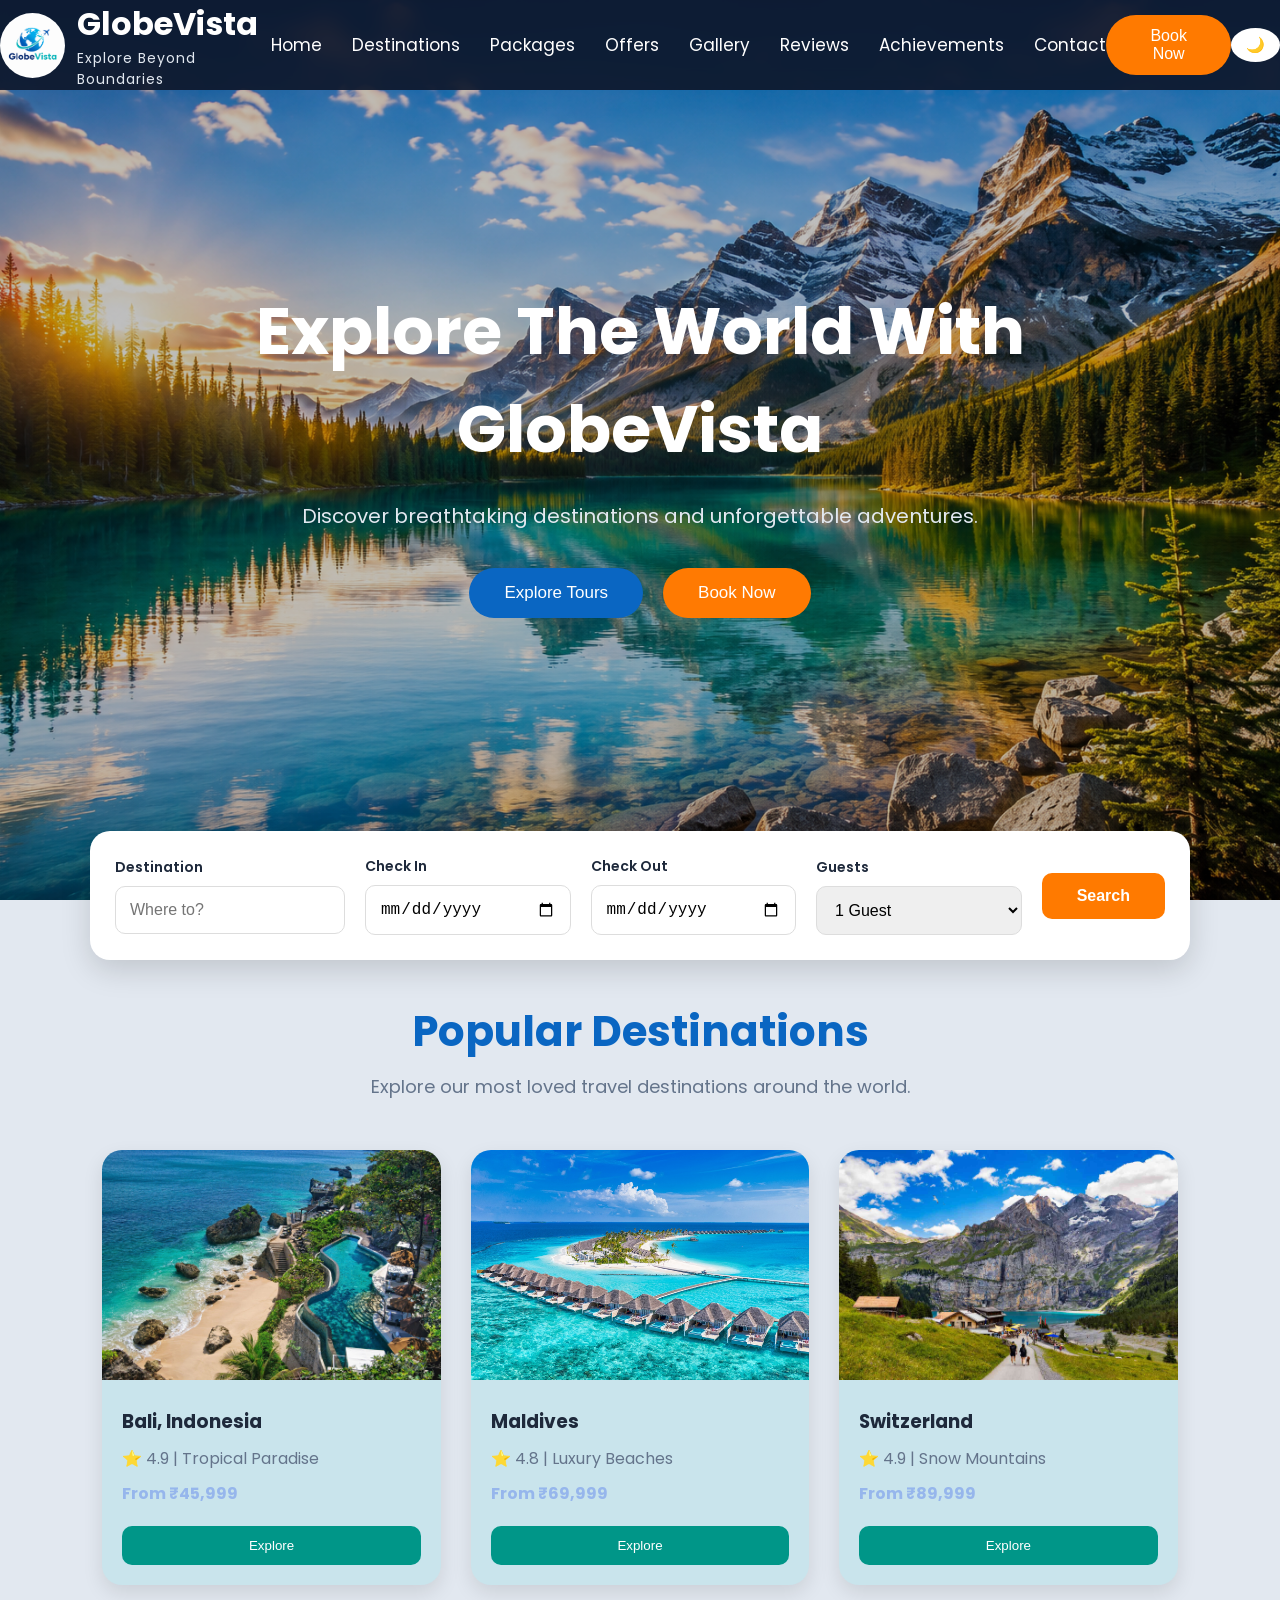
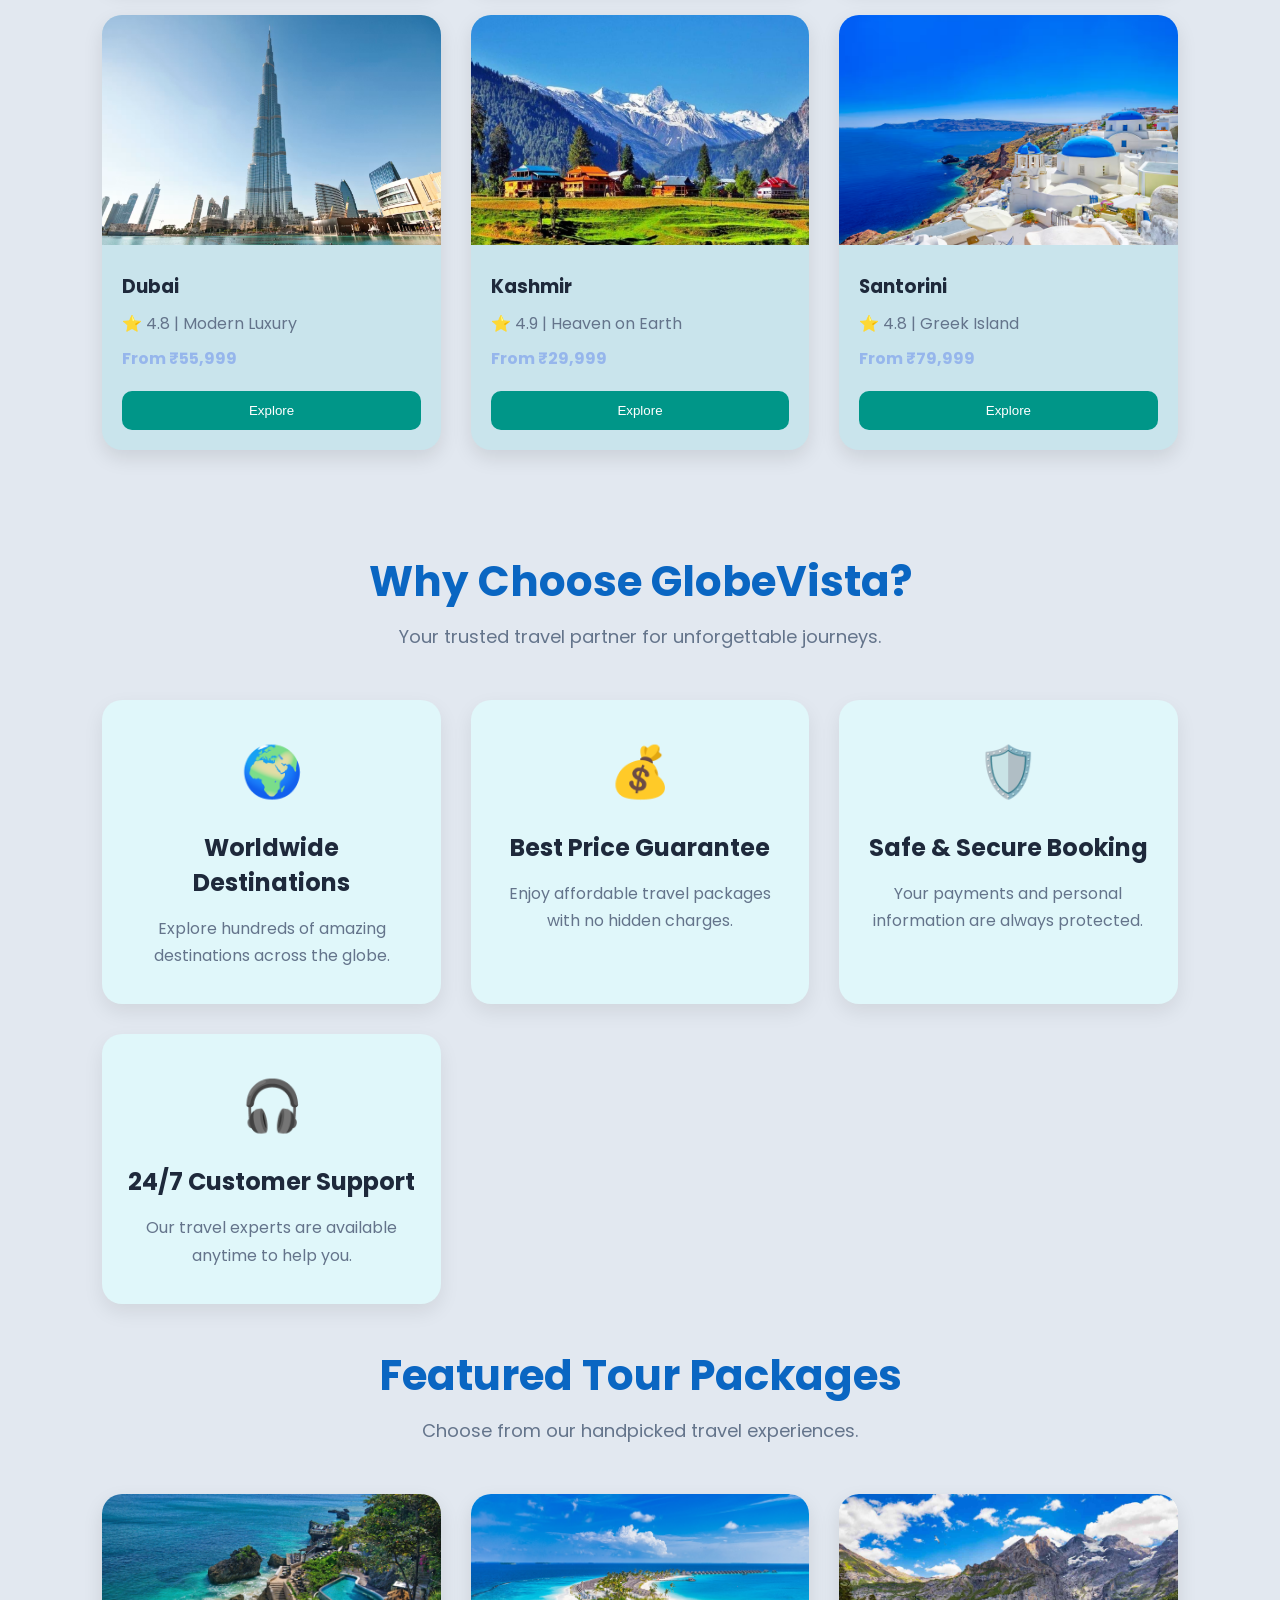
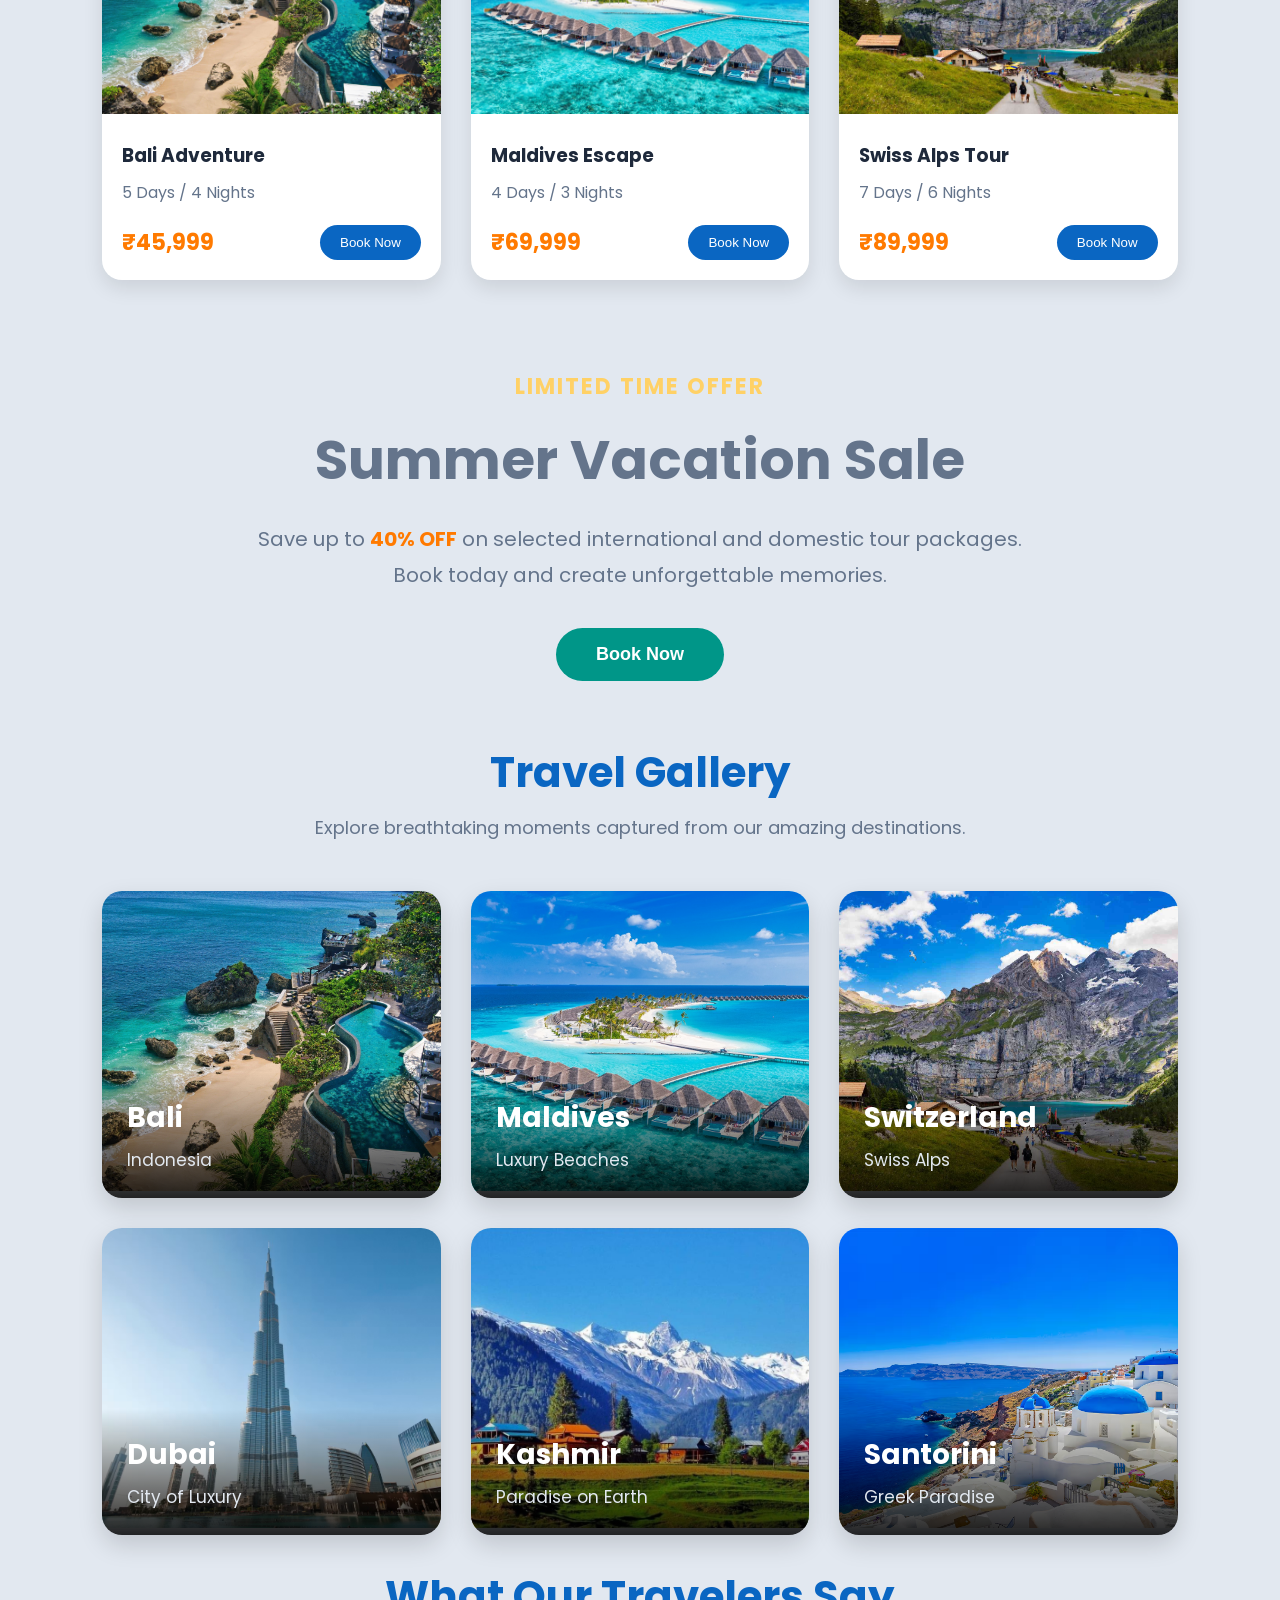
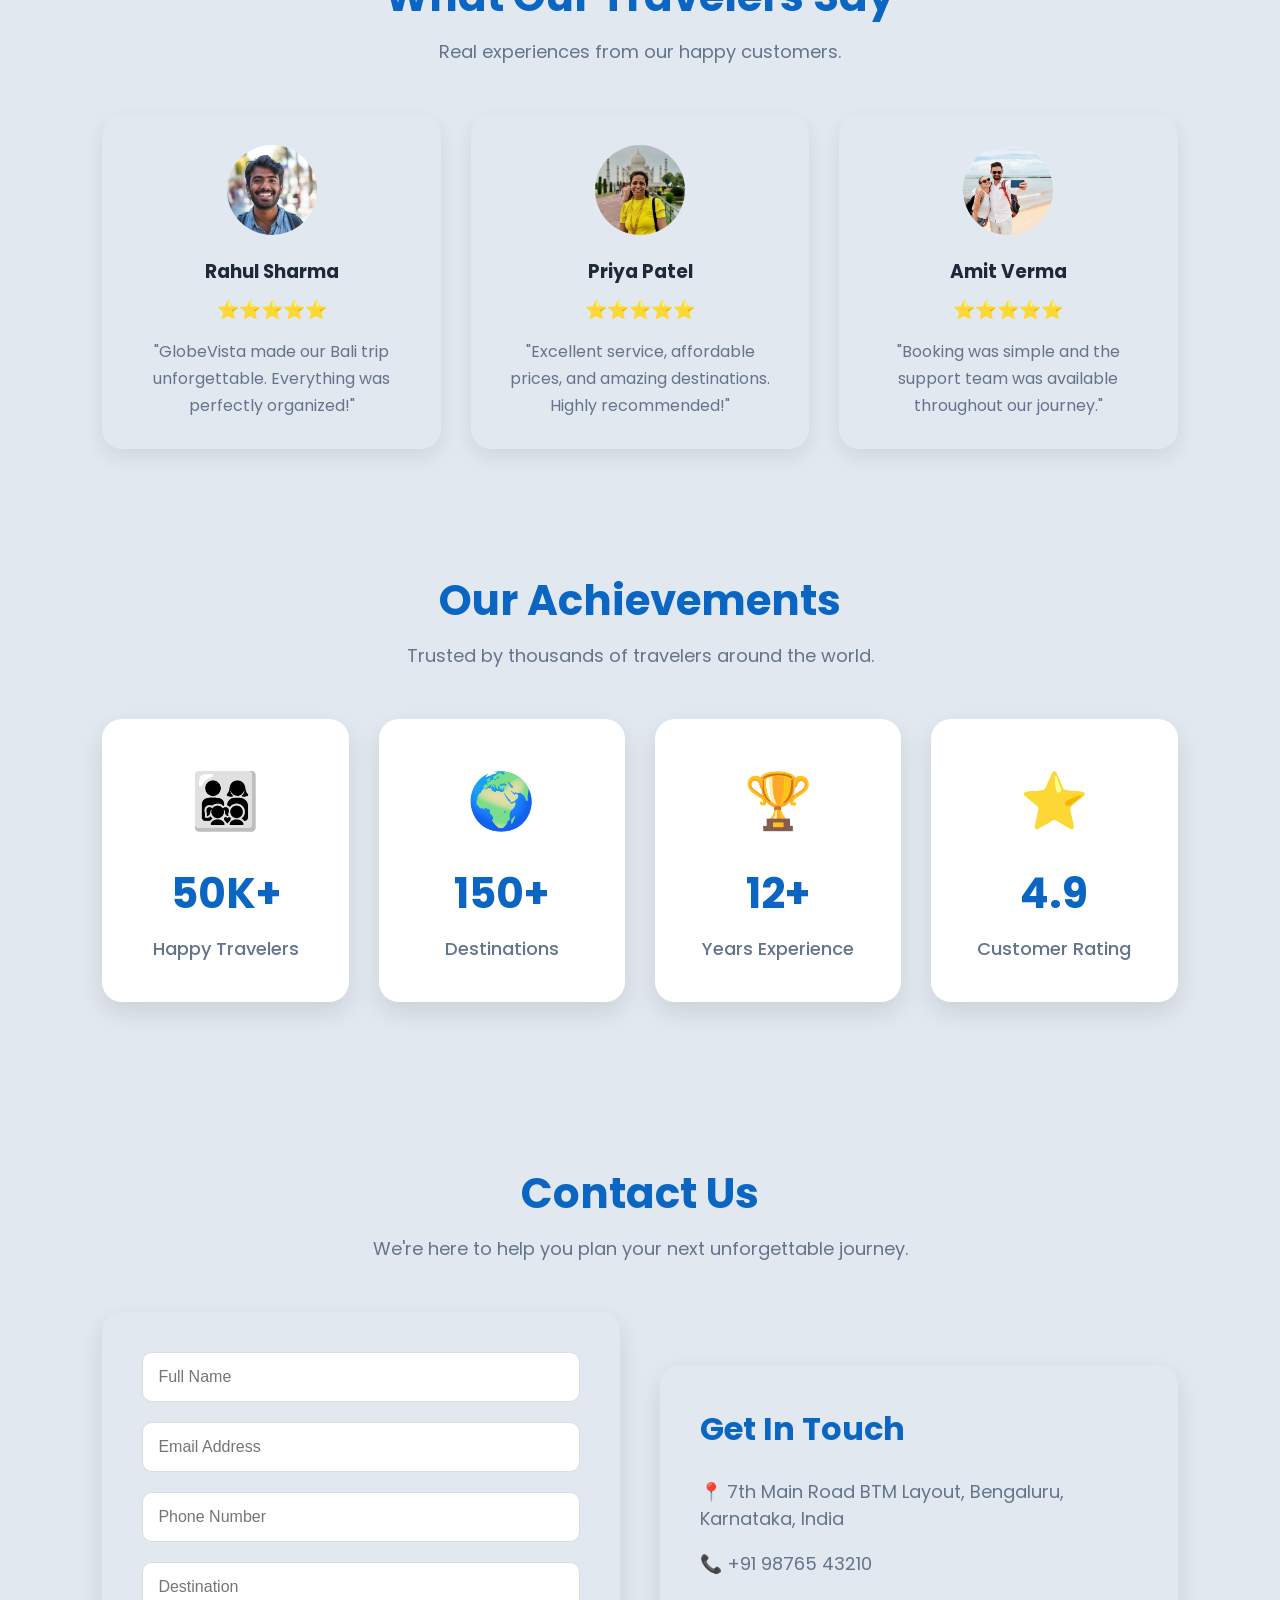
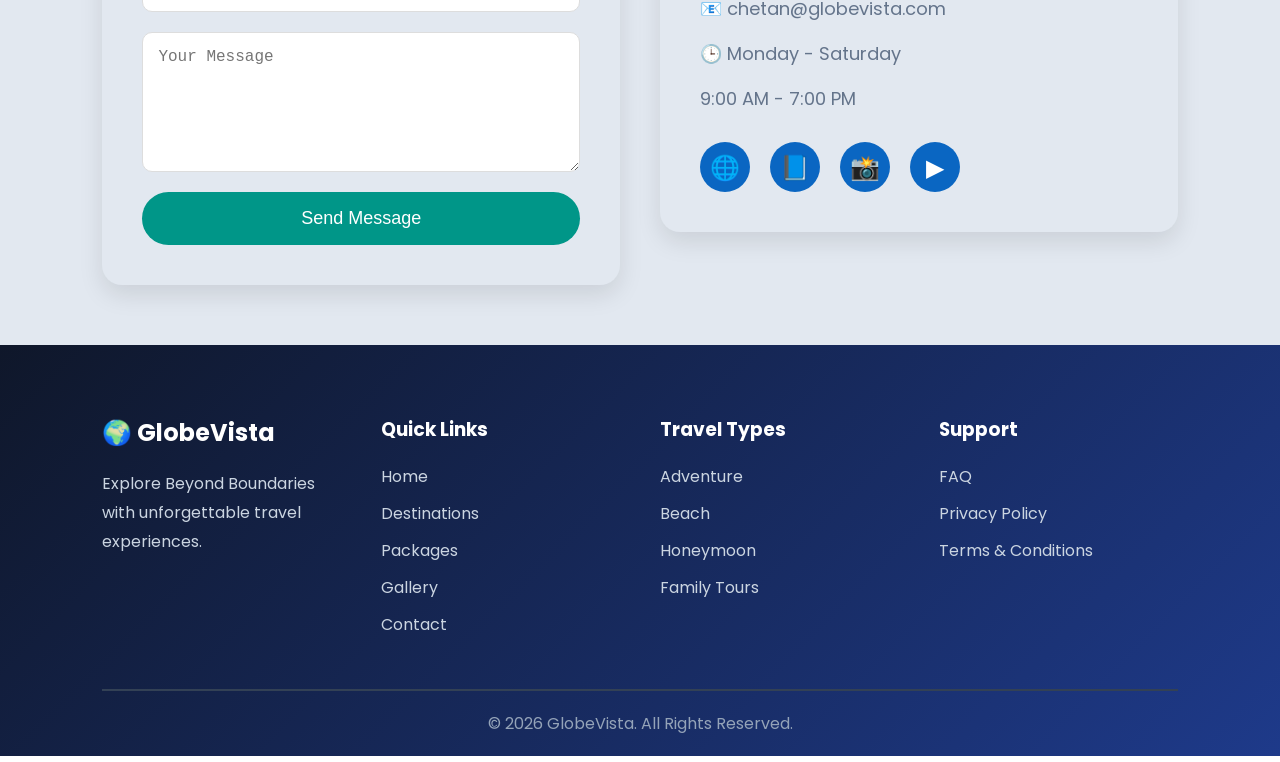
==== commit c4d18418: "content changed" ====
--- a/index.html
+++ b/index.html
@@ -18,7 +18,7 @@
     <section class="hero">
       <img class="hero-bg" src="images/bgc.jpg" alt="Background" />
       <!-- Header -->
-      <header id="home">
+      <header>
         <div class="logo">
           <img src="images/logo.png" alt="GlobeVista Logo" />
 
@@ -32,10 +32,10 @@
           <a href="#home">Home</a>
           <a href="#destination">Destinations</a>
           <a href="#packages">Packages</a>
+          <a href="#offers">Offers</a>
           <a href="#gallery">Gallery</a>
           <a href="#reviews">Reviews</a>
           <a href="#stats">Achievements</a>
-          <a href="#offers">Offers</a>
           <a href="#contact">Contact</a>
         </nav>
 
@@ -237,6 +237,86 @@
         </div>
       </div>
     </section>
+
+    <!-- Special Offers Section -->
+
+    <section class="offers" id="offers">
+      <div class="offer-content">
+        <h4>Limited Time Offer</h4>
+
+        <h2>Summer Vacation Sale</h2>
+
+        <p>
+          Save up to <span>40% OFF</span> on selected international and domestic
+          tour packages. Book today and create unforgettable memories.
+        </p>
+
+        <button class="offer-btn">Book Now</button>
+      </div>
+    </section>
+    <!-- gallery -->
+
+    <!-- Travel Gallery -->
+
+    <section class="gallery" id="gallery">
+      <div class="section-title">
+        <h2>Travel Gallery</h2>
+        <p>
+          Explore breathtaking moments captured from our amazing destinations.
+        </p>
+      </div>
+
+      <div class="gallery-container">
+        <div class="gallery-card">
+          <img src="images/bali.jpg" alt="Bali" />
+          <div class="overlay">
+            <h3>Bali</h3>
+            <p>Indonesia</p>
+          </div>
+        </div>
+
+        <div class="gallery-card">
+          <img src="images/maldives.jpg" alt="Maldives" />
+          <div class="overlay">
+            <h3>Maldives</h3>
+            <p>Luxury Beaches</p>
+          </div>
+        </div>
+
+        <div class="gallery-card">
+          <img src="images/swizerland.jpg" alt="Switzerland" />
+          <div class="overlay">
+            <h3>Switzerland</h3>
+            <p>Swiss Alps</p>
+          </div>
+        </div>
+
+        <div class="gallery-card">
+          <img src="images/dubai.jpg" alt="Dubai" />
+          <div class="overlay">
+            <h3>Dubai</h3>
+            <p>City of Luxury</p>
+          </div>
+        </div>
+
+        <div class="gallery-card">
+          <img src="images/kasmir.jpg" alt="Kashmir" />
+          <div class="overlay">
+            <h3>Kashmir</h3>
+            <p>Paradise on Earth</p>
+          </div>
+        </div>
+
+        <div class="gallery-card">
+          <img src="images/santroni.jpg" alt="Santorini" />
+          <div class="overlay">
+            <h3>Santorini</h3>
+            <p>Greek Paradise</p>
+          </div>
+        </div>
+      </div>
+    </section>
+    <!-- reviews -->
     <section id="reviews" class="testimonials">
       <div class="section-title">
         <h2>What Our Travelers Say</h2>
@@ -276,66 +356,6 @@
       </div>
     </section>
 
-    <!-- Travel Gallery -->
-
-    <section class="gallery" id="gallery">
-      <div class="section-title">
-        <h2>Travel Gallery</h2>
-        <p>
-          Explore breathtaking moments captured from our amazing destinations.
-        </p>
-      </div>
-
-      <div class="gallery-container">
-        <div class="gallery-card">
-          <img src="images/bali.jpg" alt="Bali" />
-          <div class="overlay">
-            <h3>Bali</h3>
-            <p>Indonesia</p>
-          </div>
-        </div>
-
-        <div class="gallery-card">
-          <img src="images/maldives.jpg" alt="Maldives" />
-          <div class="overlay">
-            <h3>Maldives</h3>
-            <p>Luxury Beaches</p>
-          </div>
-        </div>
-
-        <div class="gallery-card">
-          <img src="images/swizerland.jpg" alt="Switzerland" />
-          <div class="overlay">
-            <h3>Switzerland</h3>
-            <p>Swiss Alps</p>
-          </div>
-        </div>
-
-        <div class="gallery-card">
-          <img src="images/dubai.jpg" alt="Dubai" />
-          <div class="overlay">
-            <h3>Dubai</h3>
-            <p>City of Luxury</p>
-          </div>
-        </div>
-
-        <div class="gallery-card">
-          <img src="images/kasmir.jpg" alt="Kashmir" />
-          <div class="overlay">
-            <h3>Kashmir</h3>
-            <p>Paradise on Earth</p>
-          </div>
-        </div>
-
-        <div class="gallery-card">
-          <img src="images/santroni.jpg" alt="Santorini" />
-          <div class="overlay">
-            <h3>Santorini</h3>
-            <p>Greek Paradise</p>
-          </div>
-        </div>
-      </div>
-    </section>
     <!-- Statistics Section -->
 
     <section class="stats" id="stats">
@@ -371,22 +391,6 @@
       </div>
     </section>
 
-    <!-- Special Offers Section -->
-
-    <section class="offers" id="offers">
-      <div class="offer-content">
-        <h4>Limited Time Offer</h4>
-
-        <h2>Summer Vacation Sale</h2>
-
-        <p>
-          Save up to <span>40% OFF</span> on selected international and domestic
-          tour packages. Book today and create unforgettable memories.
-        </p>
-
-        <button class="offer-btn">Book Now</button>
-      </div>
-    </section>
     <!-- Contact Section -->
 
     <section class="contact" id="contact">
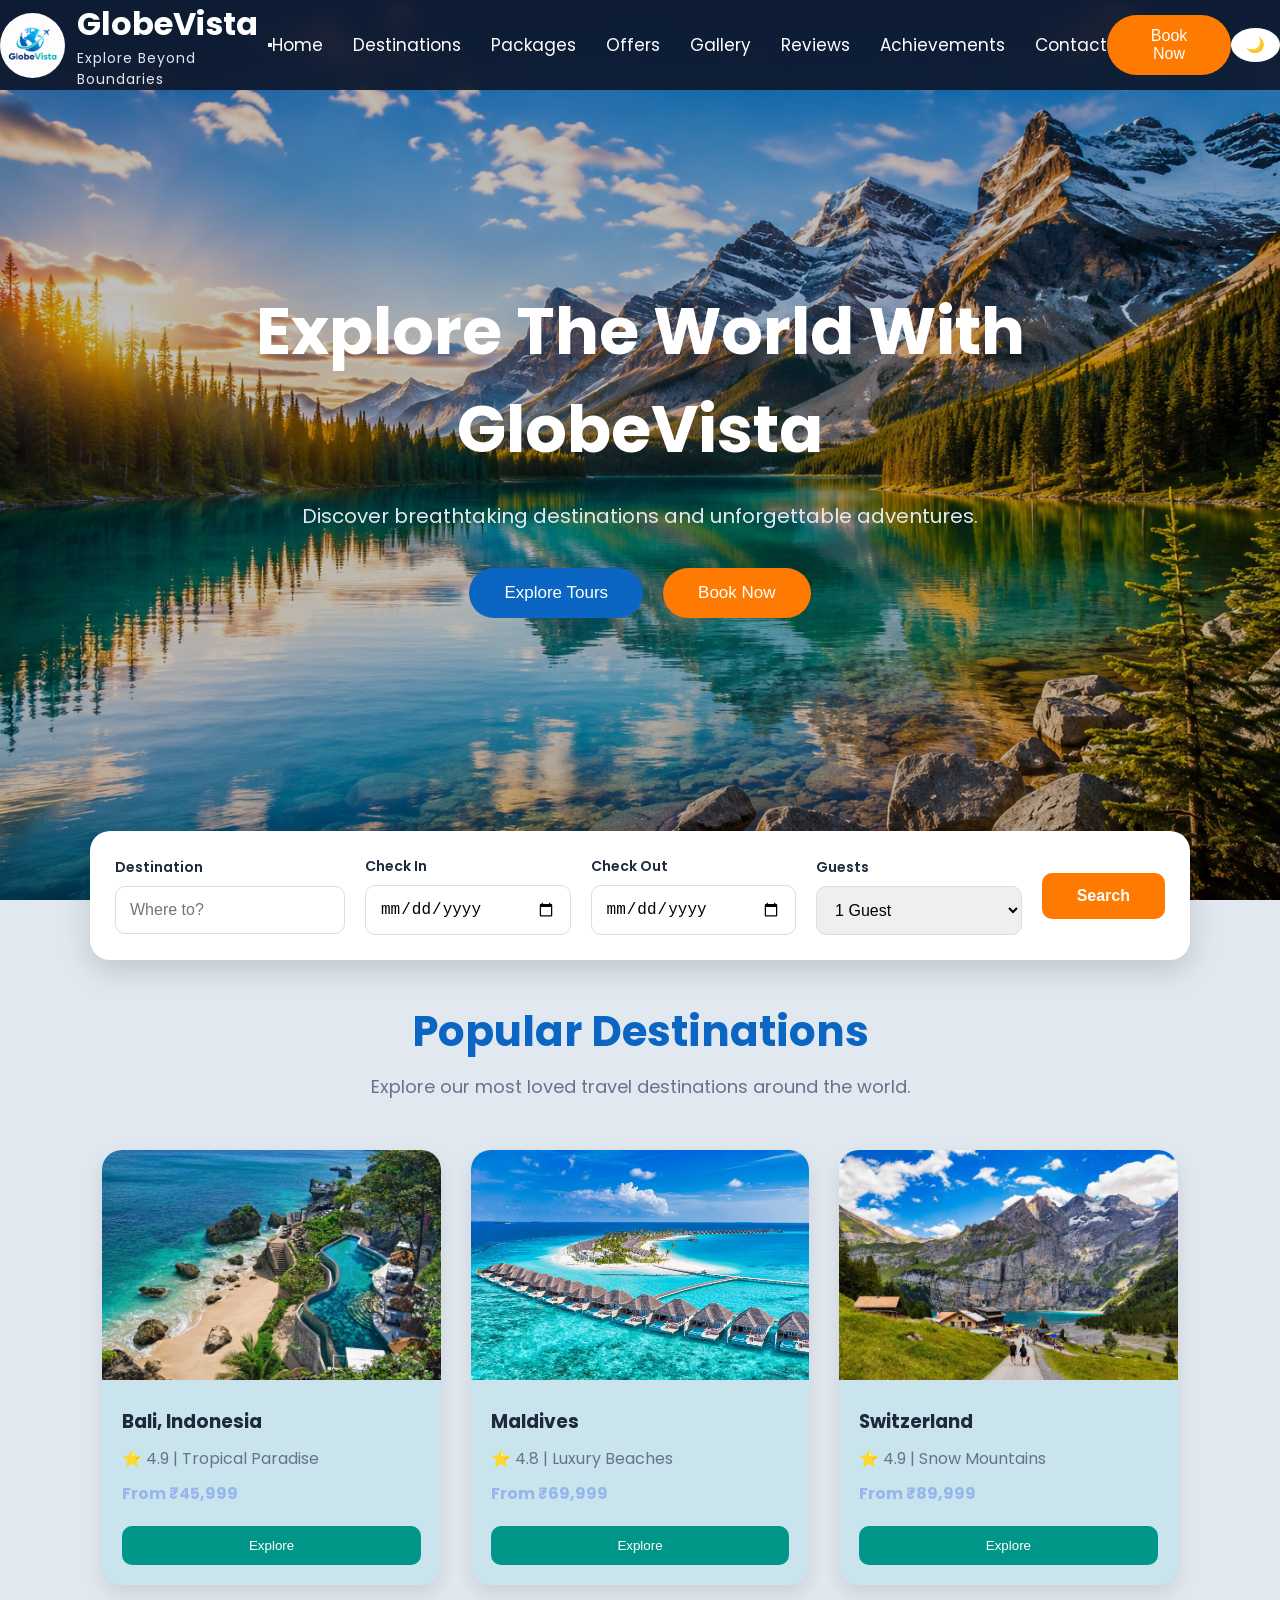
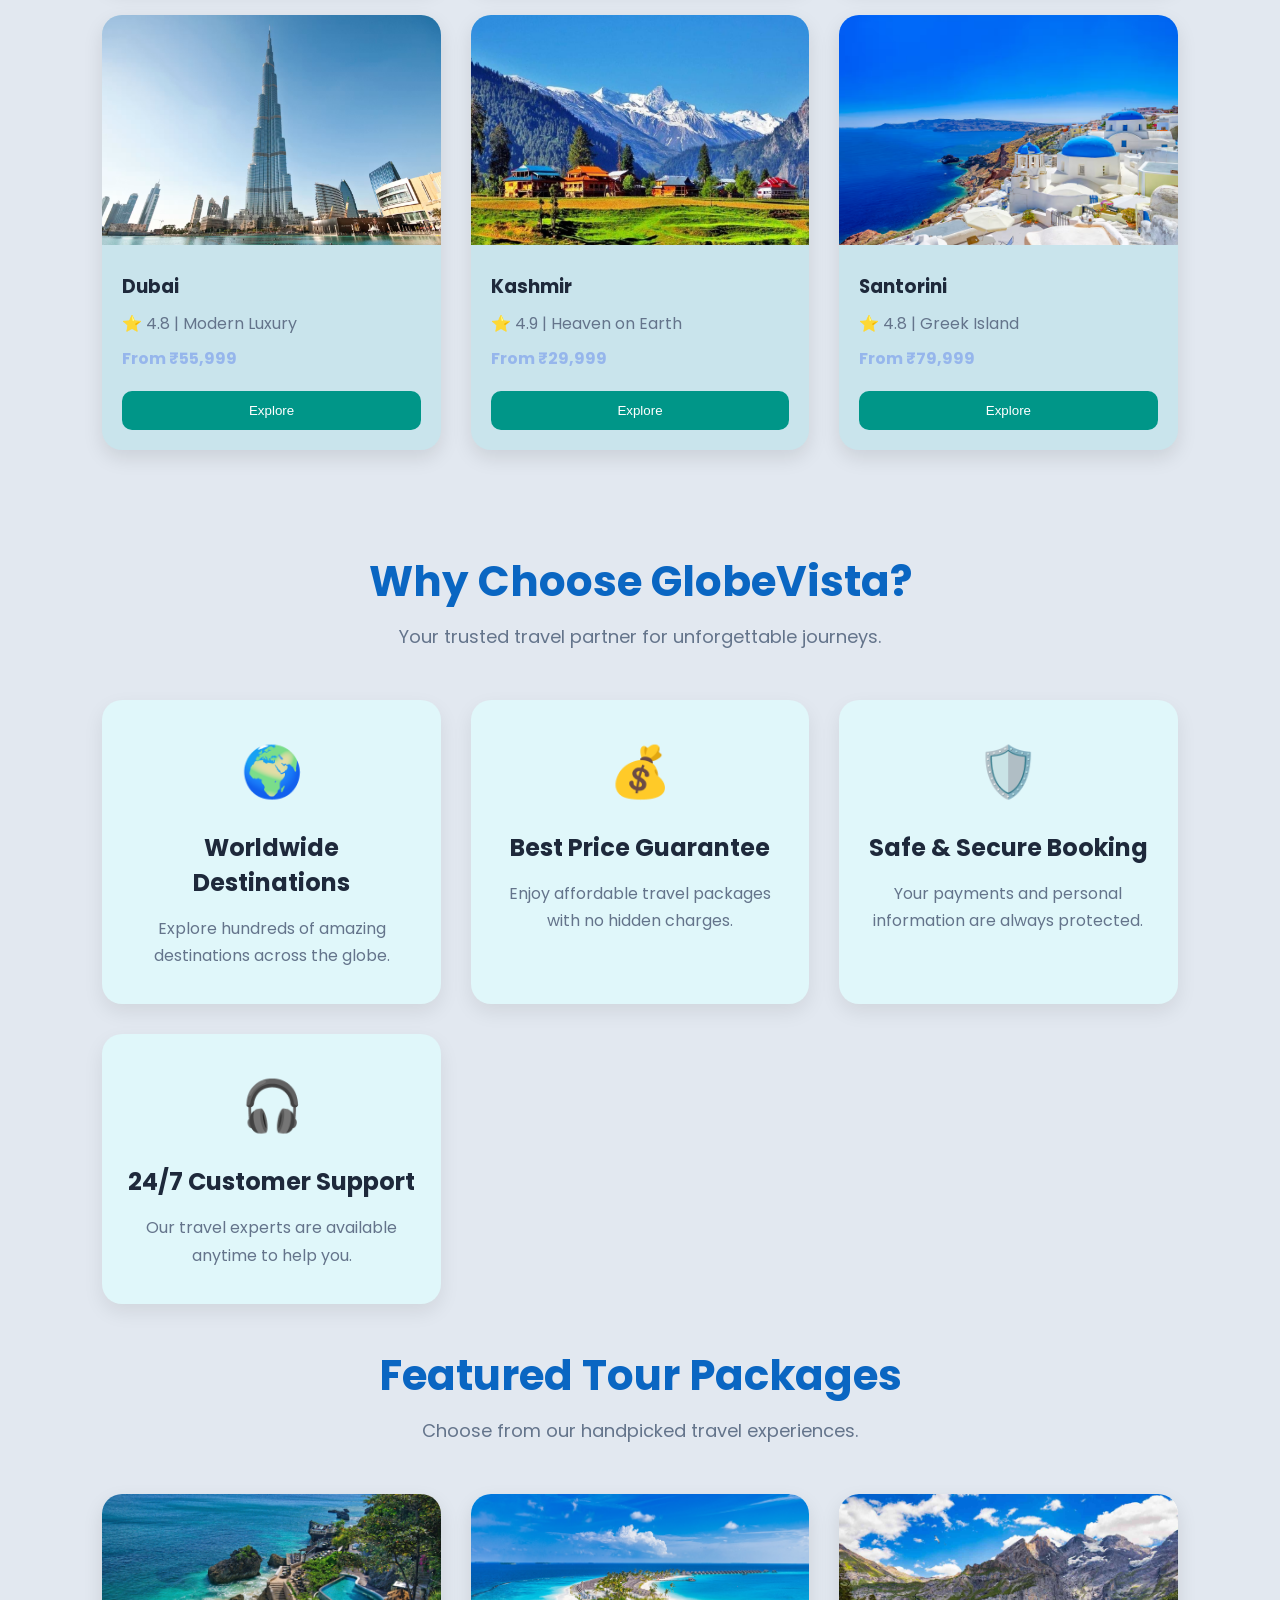
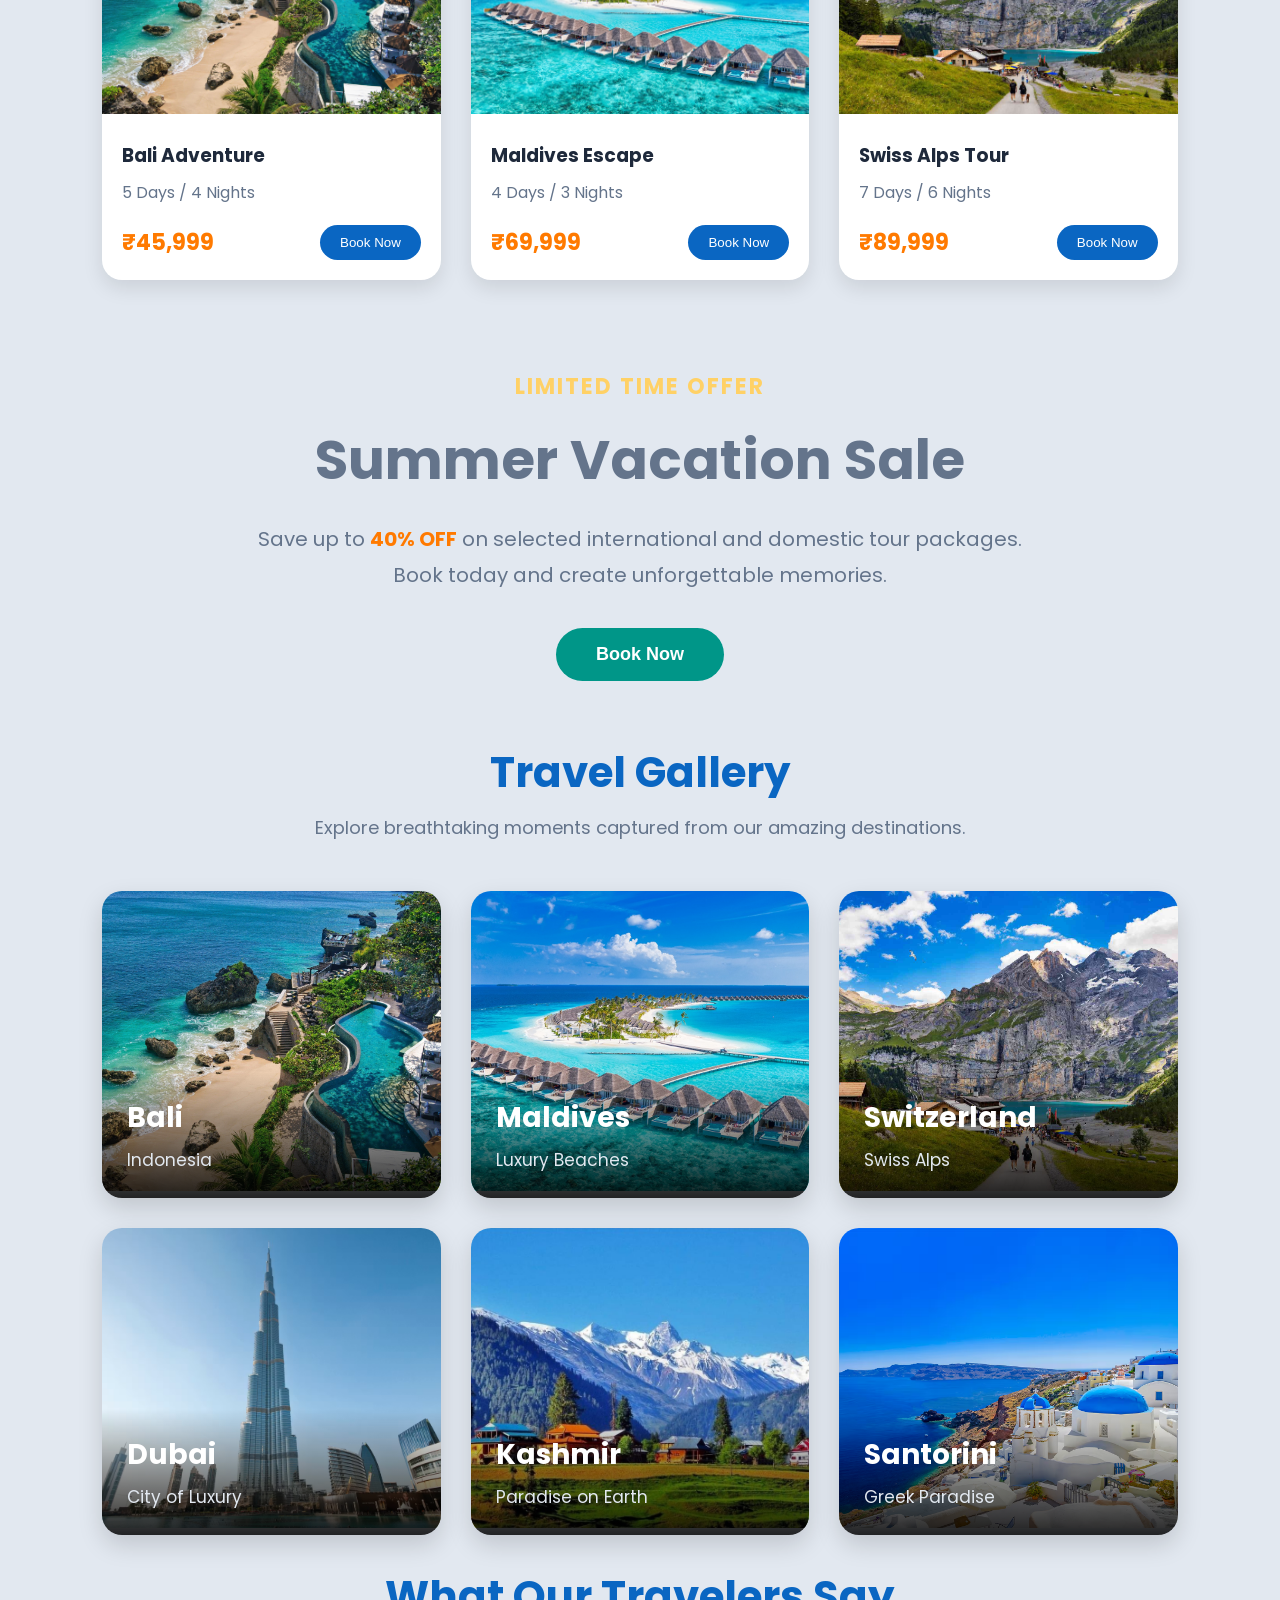
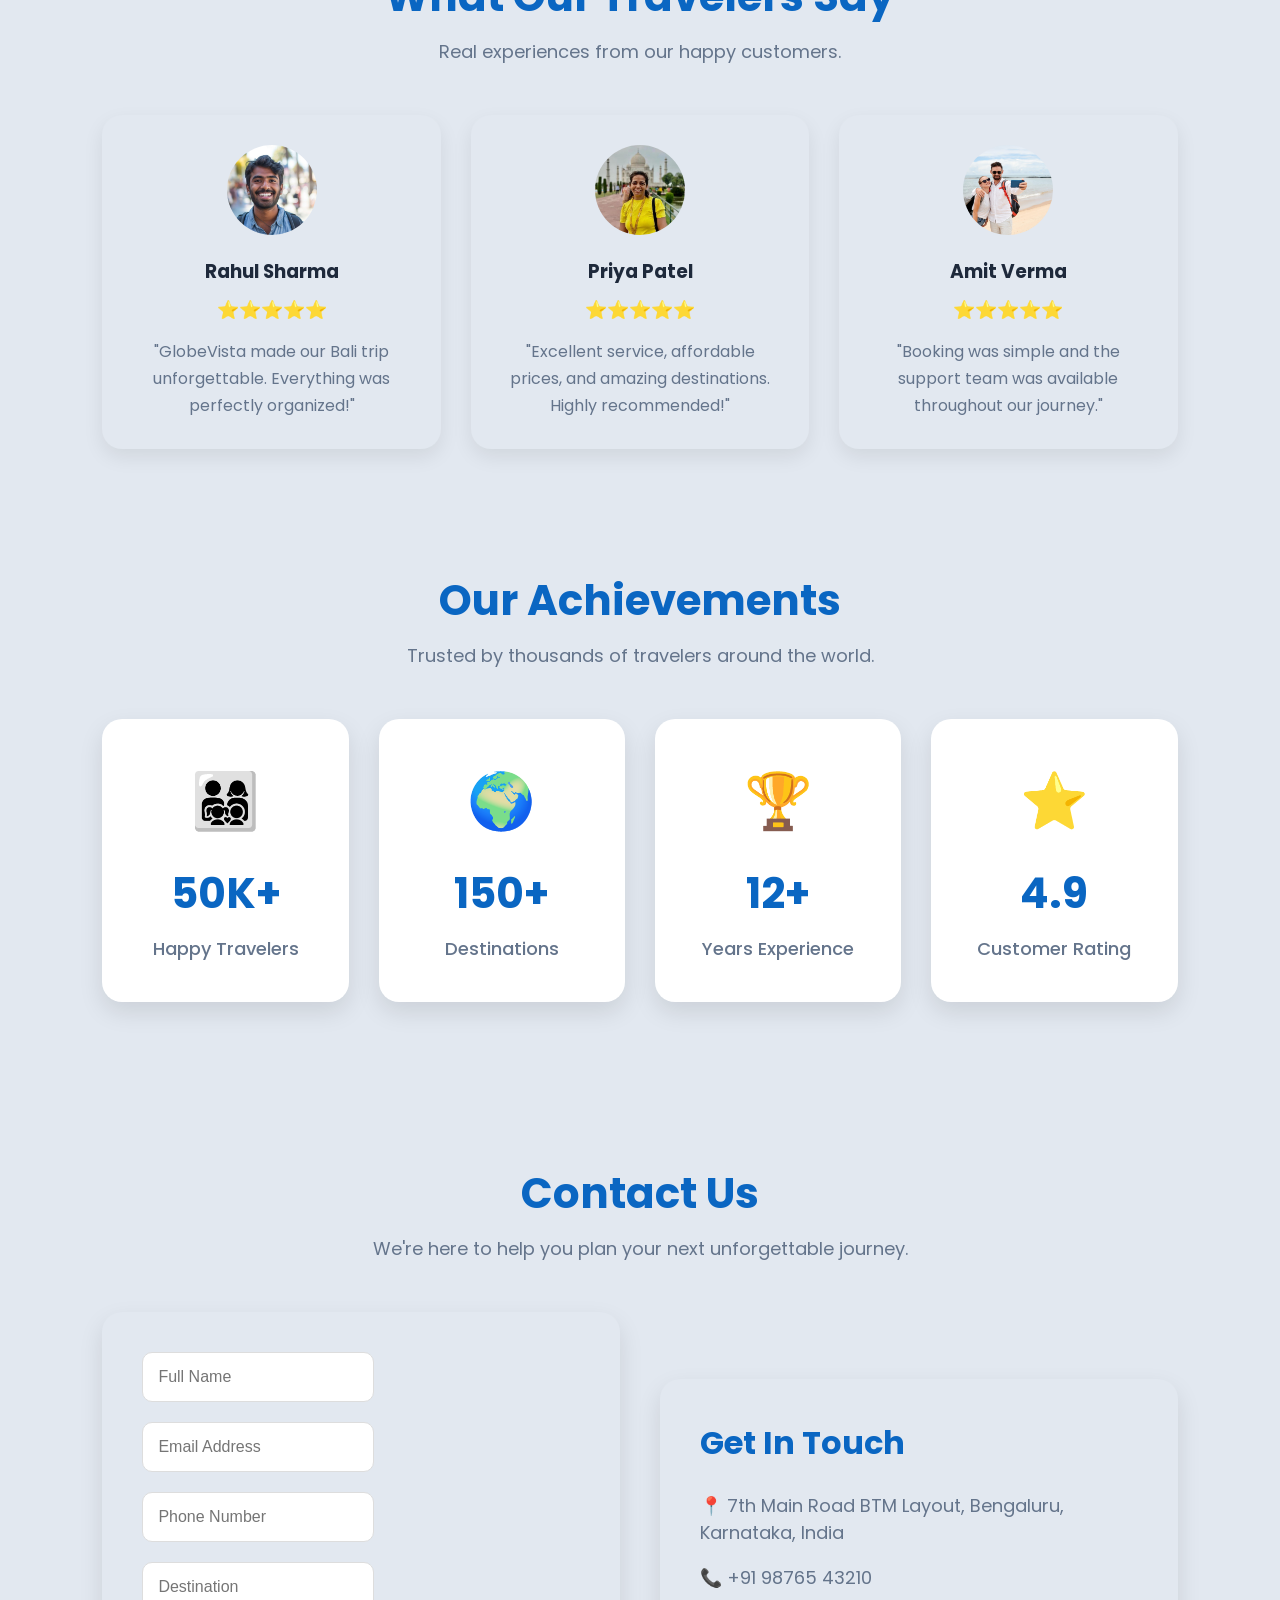
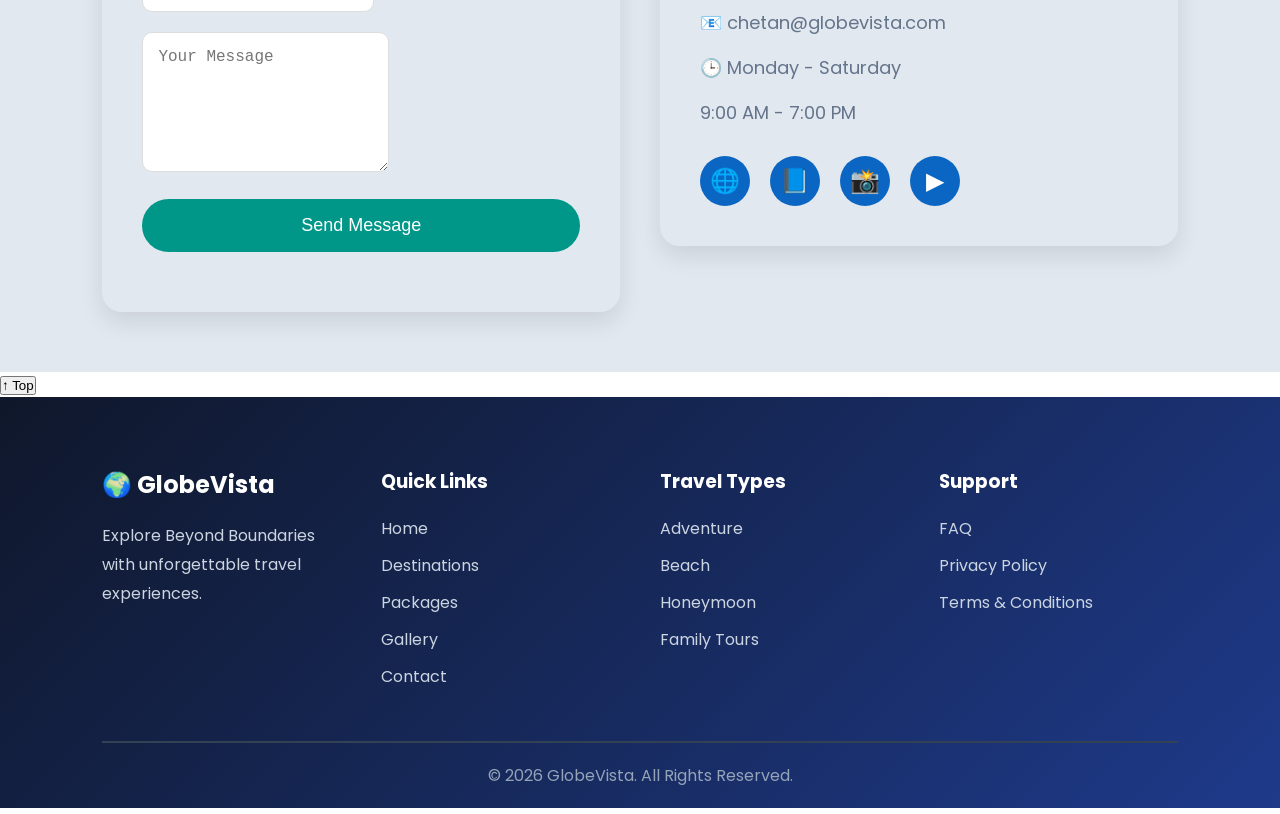
==== commit 76114c08: "Enhanced HTML: Fix bugs, add hamburger menu, improve form validation and accessibility" ====
--- a/index.html
+++ b/index.html
@@ -3,7 +3,9 @@
   <head>
     <meta charset="UTF-8" />
     <meta name="viewport" content="width=device-width, initial-scale=1.0" />
-    <title>GlobeVista</title>
+    <meta name="description" content="GlobeVista - Explore beyond boundaries. Book your next adventure with amazing travel packages to worldwide destinations." />
+    <meta name="keywords" content="travel, destinations, tours, vacation, booking" />
+    <title>GlobeVista - Explore Beyond Boundaries</title>
 
     <link rel="stylesheet" href="css/style.css" />
 
@@ -16,7 +18,7 @@
 
   <body>
     <section class="hero">
-      <img class="hero-bg" src="images/bgc.jpg" alt="Background" />
+      <img class="hero-bg" src="images/bgc.jpg" alt="Beautiful travel destination background" />
       <!-- Header -->
       <header>
         <div class="logo">
@@ -28,7 +30,14 @@
           </div>
         </div>
 
-        <nav class="nav">
+        <!-- Hamburger Menu Button -->
+        <button class="hamburger" id="hamburger" aria-label="Toggle navigation menu">
+          <span></span>
+          <span></span>
+          <span></span>
+        </button>
+
+        <nav class="nav" id="navMenu">
           <a href="#home">Home</a>
           <a href="#destination">Destinations</a>
           <a href="#packages">Packages</a>
@@ -40,7 +49,7 @@
         </nav>
 
         <button class="button">Book Now</button>
-        <button class="toggle" onclick="toggleTheme()">🌙</button>
+        <button class="toggle" id="themeToggle" aria-label="Toggle dark mode">🌙</button>
       </header>
 
       <!-- Hero Content -->
@@ -56,26 +65,27 @@
         </div>
       </div>
     </section>
+
     <section class="search-section">
       <div class="search-box">
         <div class="input-box">
-          <label>Destination</label>
-          <input type="text" placeholder="Where to?" />
+          <label for="destination-input">Destination</label>
+          <input type="text" id="destination-input" placeholder="Where to?" />
         </div>
 
         <div class="input-box">
-          <label>Check In</label>
-          <input type="date" />
+          <label for="checkin-input">Check In</label>
+          <input type="date" id="checkin-input" />
         </div>
 
         <div class="input-box">
-          <label>Check Out</label>
-          <input type="date" />
+          <label for="checkout-input">Check Out</label>
+          <input type="date" id="checkout-input" />
         </div>
 
         <div class="input-box">
-          <label>Guests</label>
-          <select>
+          <label for="guests-select">Guests</label>
+          <select id="guests-select">
             <option>1 Guest</option>
             <option>2 Guests</option>
             <option>3 Guests</option>
@@ -84,77 +94,80 @@
           </select>
         </div>
 
-        <button class="search-btn">Search</button>
-      </div>
-    </section>
+        <button class="search-btn" id="searchBtn">Search</button>
+      </div>
+      <div id="searchMessage" class="search-message"></div>
+    </section>
+
     <section id="destination" class="destinations">
       <div class="section-title">
         <h2>Popular Destinations</h2>
         <p>Explore our most loved travel destinations around the world.</p>
       </div>
 
-      <div class="destination-container">
+      <div class="destination-container" id="destinationContainer">
         <div class="card">
-          <img src="images/bali.jpg" alt="Bali" />
+          <img src="images/bali.jpg" alt="Bali, Indonesia - Tropical Paradise" />
           <div class="card-content">
             <h3>Bali, Indonesia</h3>
             <p>⭐ 4.9 | Tropical Paradise</p>
             <span>From ₹45,999</span>
-            <button>Explore</button>
+            <button class="explore-card-btn">Explore</button>
           </div>
         </div>
 
         <div class="card">
-          <img src="images/maldives.jpg" alt="Maldives" />
+          <img src="images/maldives.jpg" alt="Maldives - Luxury Beaches" />
           <div class="card-content">
             <h3>Maldives</h3>
             <p>⭐ 4.8 | Luxury Beaches</p>
             <span>From ₹69,999</span>
-            <button>Explore</button>
+            <button class="explore-card-btn">Explore</button>
           </div>
         </div>
 
         <div class="card">
-          <img src="images/swizerland.jpg" alt="Switzerland" />
+          <img src="images/swizerland.jpg" alt="Switzerland - Snow Mountains" />
           <div class="card-content">
             <h3>Switzerland</h3>
             <p>⭐ 4.9 | Snow Mountains</p>
             <span>From ₹89,999</span>
-            <button>Explore</button>
+            <button class="explore-card-btn">Explore</button>
           </div>
         </div>
 
         <div class="card">
-          <img src="images/dubai.jpg" alt="Dubai" />
+          <img src="images/dubai.jpg" alt="Dubai - Modern Luxury" />
           <div class="card-content">
             <h3>Dubai</h3>
             <p>⭐ 4.8 | Modern Luxury</p>
             <span>From ₹55,999</span>
-            <button>Explore</button>
+            <button class="explore-card-btn">Explore</button>
           </div>
         </div>
 
         <div class="card">
-          <img src="images/kasmir.jpg" alt="Kashmir" />
+          <img src="images/kasmir.jpg" alt="Kashmir - Heaven on Earth" />
           <div class="card-content">
             <h3>Kashmir</h3>
             <p>⭐ 4.9 | Heaven on Earth</p>
             <span>From ₹29,999</span>
-            <button>Explore</button>
+            <button class="explore-card-btn">Explore</button>
           </div>
         </div>
 
         <div class="card">
-          <img src="images/santroni.jpg" alt="Santorini" />
+          <img src="images/santroni.jpg" alt="Santorini - Greek Island" />
           <div class="card-content">
             <h3>Santorini</h3>
             <p>⭐ 4.8 | Greek Island</p>
             <span>From ₹79,999</span>
-            <button>Explore</button>
-          </div>
-        </div>
-      </div>
-    </section>
+            <button class="explore-card-btn">Explore</button>
+          </div>
+        </div>
+      </div>
+    </section>
+
     <section class="why-us">
       <div class="section-title">
         <h2>Why Choose GlobeVista?</h2>
@@ -187,6 +200,7 @@
         </div>
       </div>
     </section>
+
     <section id="packages" class="packages">
       <div class="section-title">
         <h2>Featured Tour Packages</h2>
@@ -195,7 +209,7 @@
 
       <div class="package-container">
         <div class="package-card">
-          <img src="images/bali.jpg" alt="Bali" />
+          <img src="images/bali.jpg" alt="Bali Adventure Package" />
 
           <div class="package-content">
             <h3>Bali Adventure</h3>
@@ -203,13 +217,13 @@
 
             <div class="price">
               <span>₹45,999</span>
-              <button>Book Now</button>
+              <button class="book-package-btn">Book Now</button>
             </div>
           </div>
         </div>
 
         <div class="package-card">
-          <img src="images/maldives.jpg" alt="Maldives" />
+          <img src="images/maldives.jpg" alt="Maldives Escape Package" />
 
           <div class="package-content">
             <h3>Maldives Escape</h3>
@@ -217,13 +231,13 @@
 
             <div class="price">
               <span>₹69,999</span>
-              <button>Book Now</button>
+              <button class="book-package-btn">Book Now</button>
             </div>
           </div>
         </div>
 
         <div class="package-card">
-          <img src="images/swizerland.jpg" alt="Switzerland" />
+          <img src="images/swizerland.jpg" alt="Swiss Alps Tour Package" />
 
           <div class="package-content">
             <h3>Swiss Alps Tour</h3>
@@ -231,7 +245,7 @@
 
             <div class="price">
               <span>₹89,999</span>
-              <button>Book Now</button>
+              <button class="book-package-btn">Book Now</button>
             </div>
           </div>
         </div>
@@ -254,7 +268,6 @@
         <button class="offer-btn">Book Now</button>
       </div>
     </section>
-    <!-- gallery -->
 
     <!-- Travel Gallery -->
 
@@ -268,7 +281,7 @@
 
       <div class="gallery-container">
         <div class="gallery-card">
-          <img src="images/bali.jpg" alt="Bali" />
+          <img src="images/bali.jpg" alt="Bali - Indonesia" />
           <div class="overlay">
             <h3>Bali</h3>
             <p>Indonesia</p>
@@ -276,7 +289,7 @@
         </div>
 
         <div class="gallery-card">
-          <img src="images/maldives.jpg" alt="Maldives" />
+          <img src="images/maldives.jpg" alt="Maldives - Luxury Beaches" />
           <div class="overlay">
             <h3>Maldives</h3>
             <p>Luxury Beaches</p>
@@ -284,7 +297,7 @@
         </div>
 
         <div class="gallery-card">
-          <img src="images/swizerland.jpg" alt="Switzerland" />
+          <img src="images/swizerland.jpg" alt="Switzerland - Swiss Alps" />
           <div class="overlay">
             <h3>Switzerland</h3>
             <p>Swiss Alps</p>
@@ -292,7 +305,7 @@
         </div>
 
         <div class="gallery-card">
-          <img src="images/dubai.jpg" alt="Dubai" />
+          <img src="images/dubai.jpg" alt="Dubai - City of Luxury" />
           <div class="overlay">
             <h3>Dubai</h3>
             <p>City of Luxury</p>
@@ -300,7 +313,7 @@
         </div>
 
         <div class="gallery-card">
-          <img src="images/kasmir.jpg" alt="Kashmir" />
+          <img src="images/kasmir.jpg" alt="Kashmir - Paradise on Earth" />
           <div class="overlay">
             <h3>Kashmir</h3>
             <p>Paradise on Earth</p>
@@ -308,7 +321,7 @@
         </div>
 
         <div class="gallery-card">
-          <img src="images/santroni.jpg" alt="Santorini" />
+          <img src="images/santroni.jpg" alt="Santorini - Greek Paradise" />
           <div class="overlay">
             <h3>Santorini</h3>
             <p>Greek Paradise</p>
@@ -316,7 +329,8 @@
         </div>
       </div>
     </section>
-    <!-- reviews -->
+
+    <!-- Reviews Section -->
     <section id="reviews" class="testimonials">
       <div class="section-title">
         <h2>What Our Travelers Say</h2>
@@ -325,7 +339,7 @@
 
       <div class="testimonial-container">
         <div class="testimonial-card">
-          <img src="images/rahul.jpeg" alt="Customer 1" />
+          <img src="images/rahul.jpeg" alt="Rahul Sharma - Customer testimonial" />
           <h3>Rahul Sharma</h3>
           <span>⭐⭐⭐⭐⭐</span>
           <p>
@@ -335,7 +349,7 @@
         </div>
 
         <div class="testimonial-card">
-          <img src="images/patel.jpeg" alt="Customer 2" />
+          <img src="images/patel.jpeg" alt="Priya Patel - Customer testimonial" />
           <h3>Priya Patel</h3>
           <span>⭐⭐⭐⭐⭐</span>
           <p>
@@ -345,7 +359,7 @@
         </div>
 
         <div class="testimonial-card">
-          <img src="images/amitverma.jpeg" alt="Customer 3" />
+          <img src="images/amitverma.jpeg" alt="Amit Verma - Customer testimonial" />
           <h3>Amit Verma</h3>
           <span>⭐⭐⭐⭐⭐</span>
           <p>
@@ -402,19 +416,63 @@
       <div class="contact-container">
         <!-- Contact Form -->
 
-        <div id=" contact" class="contact-form">
-          <form>
-            <input type="text" placeholder="Full Name" required />
-
-            <input type="email" placeholder="Email Address" required />
-
-            <input type="tel" placeholder="Phone Number" required />
-
-            <input type="text" placeholder="Destination" />
-
-            <textarea rows="6" placeholder="Your Message"></textarea>
-
-            <button type="submit">Send Message</button>
+        <div class="contact-form">
+          <form id="contactForm">
+            <div class="form-group">
+              <input 
+                type="text" 
+                id="fullName" 
+                placeholder="Full Name" 
+                required 
+                aria-label="Full Name"
+              />
+              <span class="error-message" id="nameError"></span>
+            </div>
+
+            <div class="form-group">
+              <input 
+                type="email" 
+                id="emailAddress" 
+                placeholder="Email Address" 
+                required 
+                aria-label="Email Address"
+              />
+              <span class="error-message" id="emailError"></span>
+            </div>
+
+            <div class="form-group">
+              <input 
+                type="tel" 
+                id="phoneNumber" 
+                placeholder="Phone Number" 
+                required 
+                aria-label="Phone Number"
+              />
+              <span class="error-message" id="phoneError"></span>
+            </div>
+
+            <div class="form-group">
+              <input 
+                type="text" 
+                id="destination" 
+                placeholder="Destination" 
+                aria-label="Destination"
+              />
+            </div>
+
+            <div class="form-group">
+              <textarea 
+                id="message" 
+                rows="6" 
+                placeholder="Your Message" 
+                required 
+                aria-label="Message"
+              ></textarea>
+              <span class="error-message" id="messageError"></span>
+            </div>
+
+            <button type="submit" class="submit-btn" id="submitBtn">Send Message</button>
+            <div id="formMessage" class="form-message"></div>
           </form>
         </div>
 
@@ -434,14 +492,18 @@
           <p>9:00 AM - 7:00 PM</p>
 
           <div class="social-icons">
-            <a href="#">🌐</a>
-            <a href="#">📘</a>
-            <a href="#">📸</a>
-            <a href="#">▶</a>
-          </div>
-        </div>
-      </div>
-    </section>
+            <a href="#" aria-label="Visit our website">🌐</a>
+            <a href="#" aria-label="Follow us on Facebook">📘</a>
+            <a href="#" aria-label="Follow us on Instagram">📸</a>
+            <a href="#" aria-label="Subscribe on YouTube">▶</a>
+          </div>
+        </div>
+      </div>
+    </section>
+
+    <!-- Go to Top Button -->
+    <button class="go-to-top" id="goToTopBtn" aria-label="Go to top of page">↑ Top</button>
+
     <footer class="footer">
       <div class="footer-container">
         <div class="footer-box">
@@ -454,11 +516,11 @@
         <div class="footer-box">
           <h3>Quick Links</h3>
 
-          <a href="#">Home</a>
-          <a href="#">Destinations</a>
-          <a href="#">Packages</a>
-          <a href="#">Gallery</a>
-          <a href="#">Contact</a>
+          <a href="#home">Home</a>
+          <a href="#destination">Destinations</a>
+          <a href="#packages">Packages</a>
+          <a href="#gallery">Gallery</a>
+          <a href="#contact">Contact</a>
         </div>
 
         <div class="footer-box">
@@ -483,6 +545,7 @@
 
       <p class="copyright">© 2026 GlobeVista. All Rights Reserved.</p>
     </footer>
-    <script src="/script.js"></script>
+
+    <script src="script.js"></script>
   </body>
 </html>
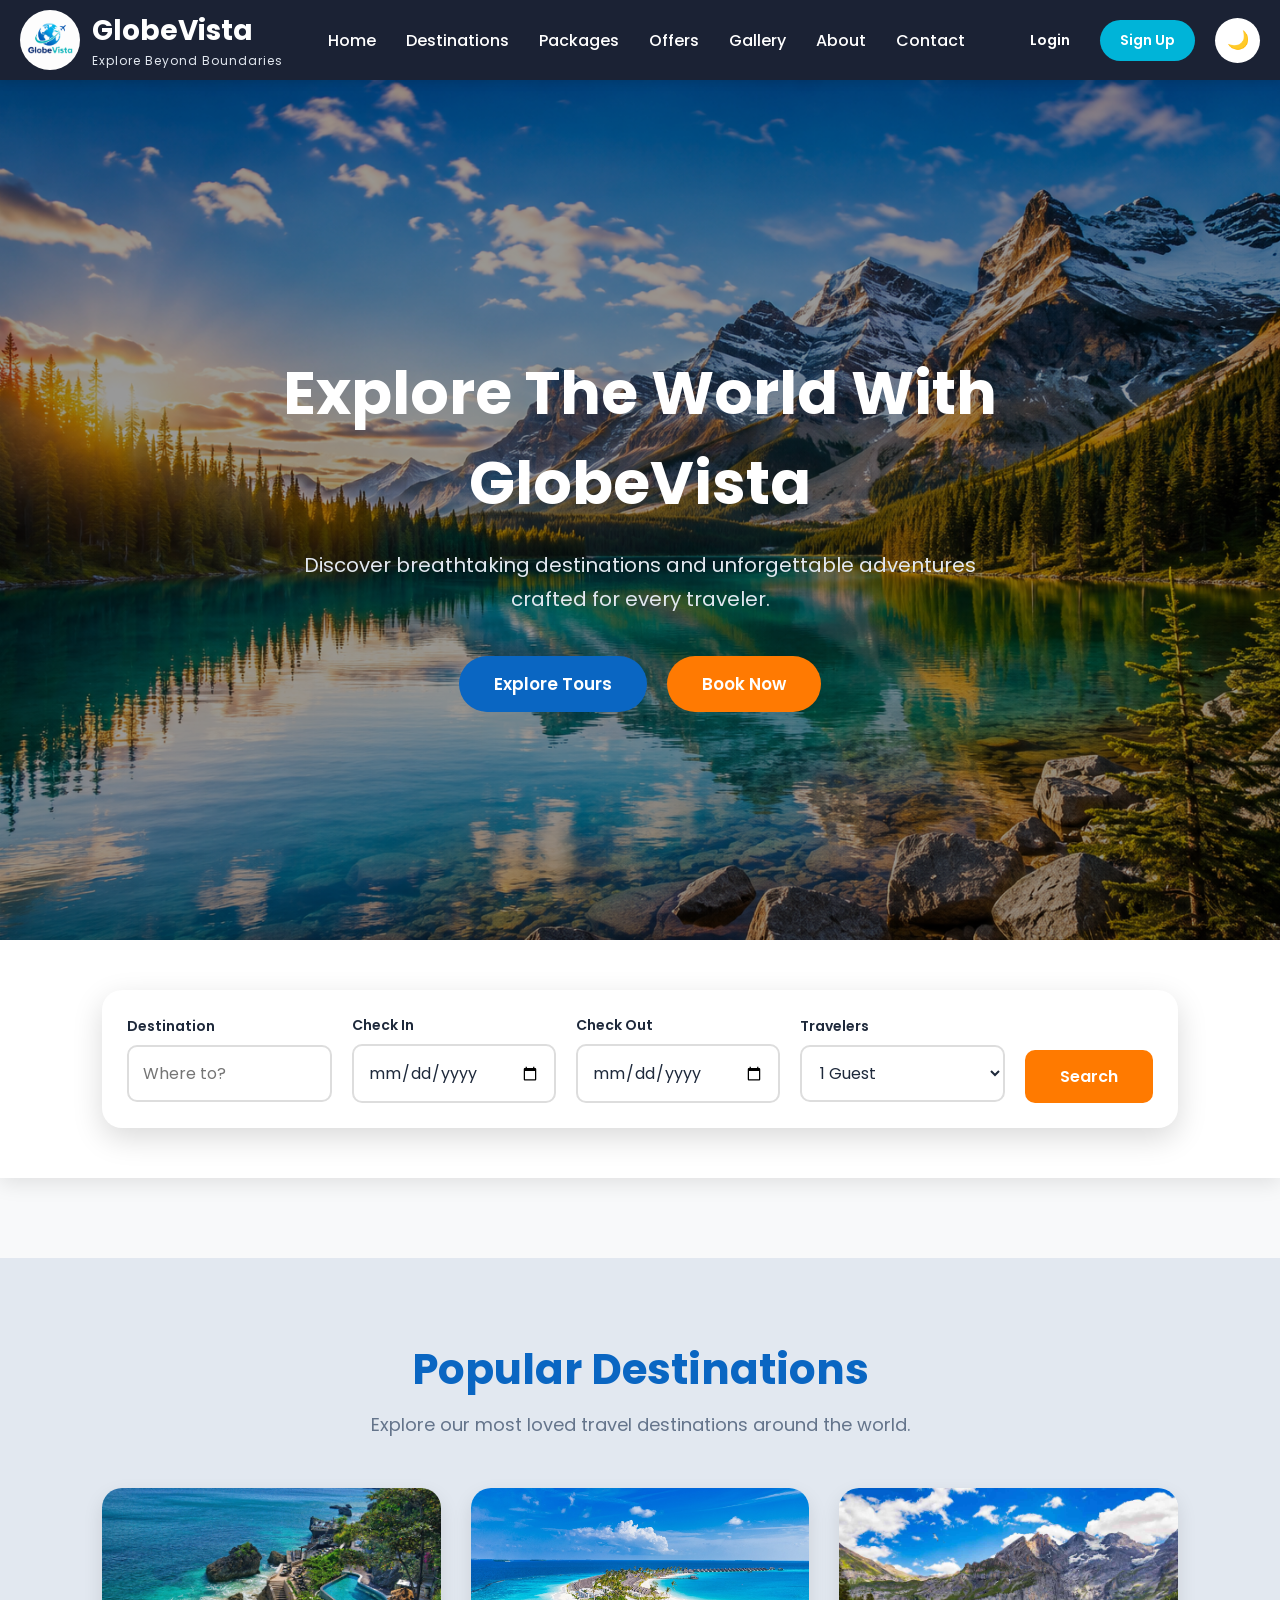
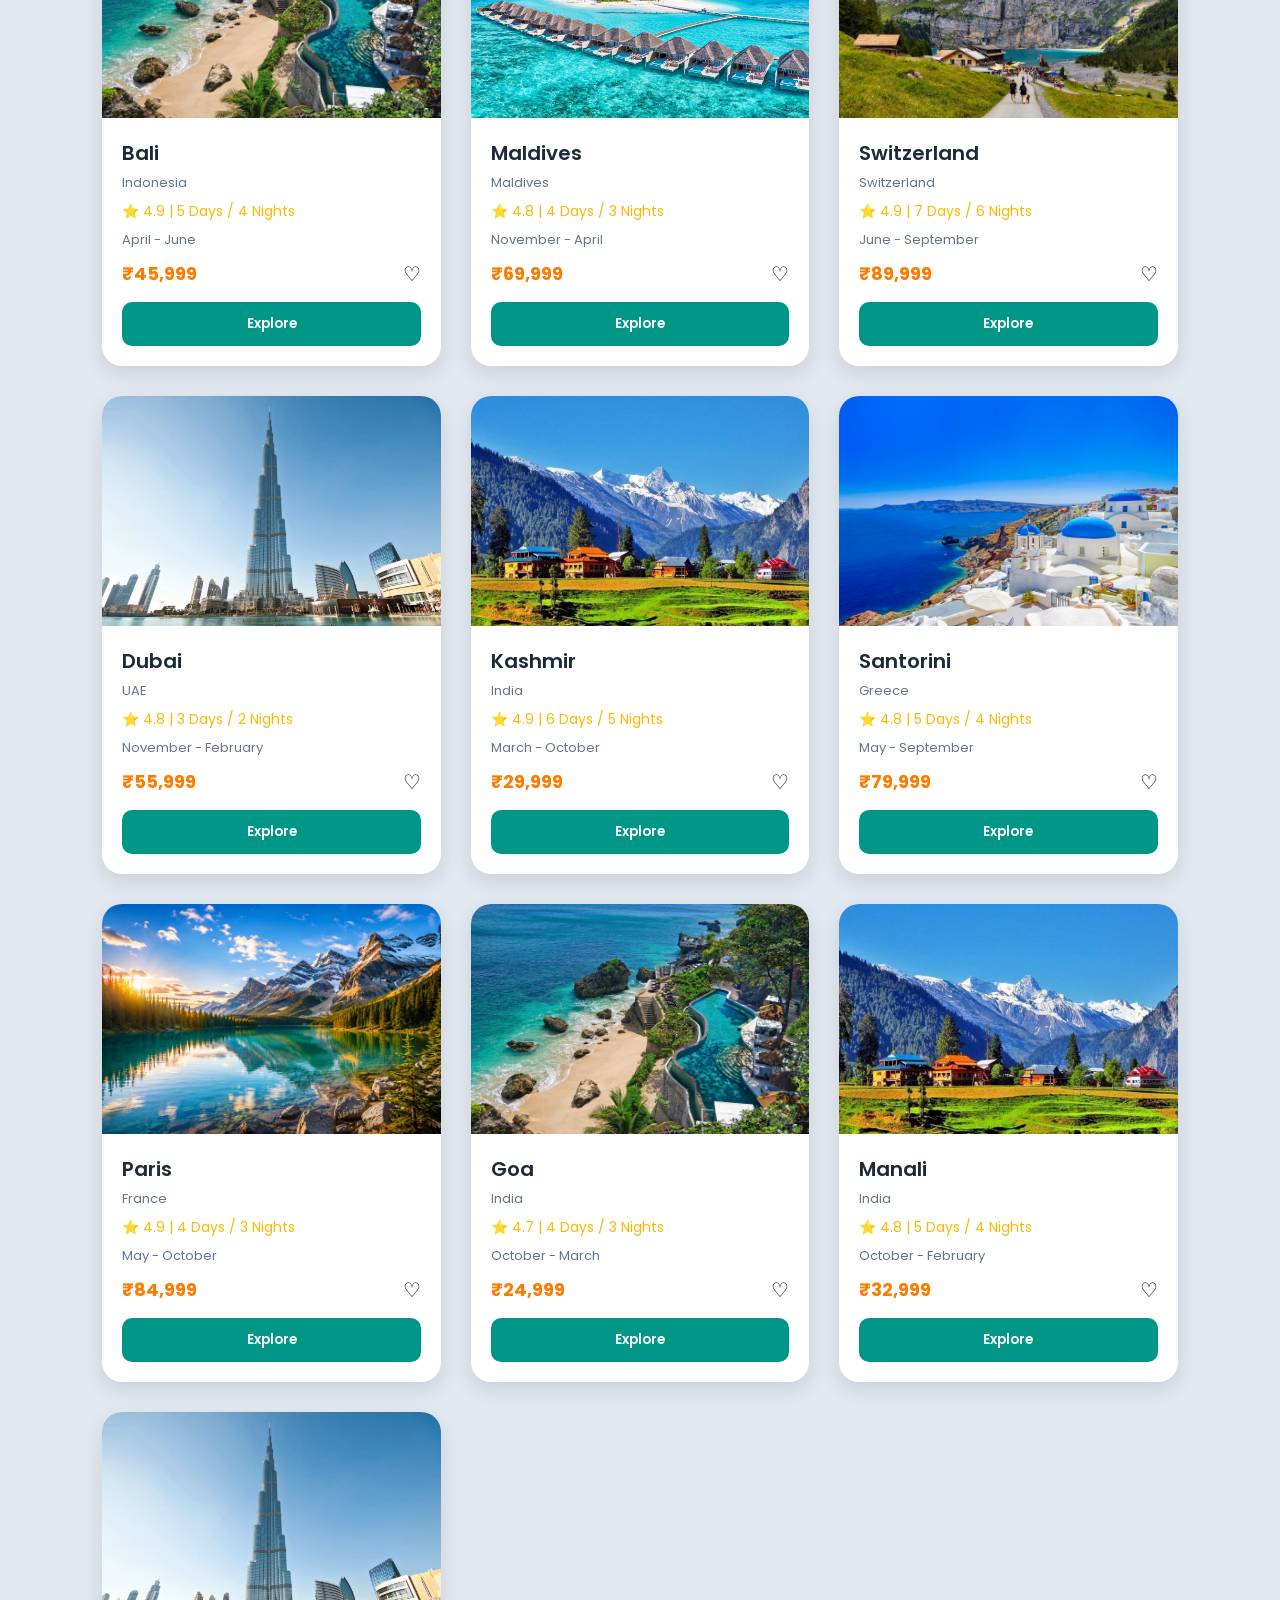
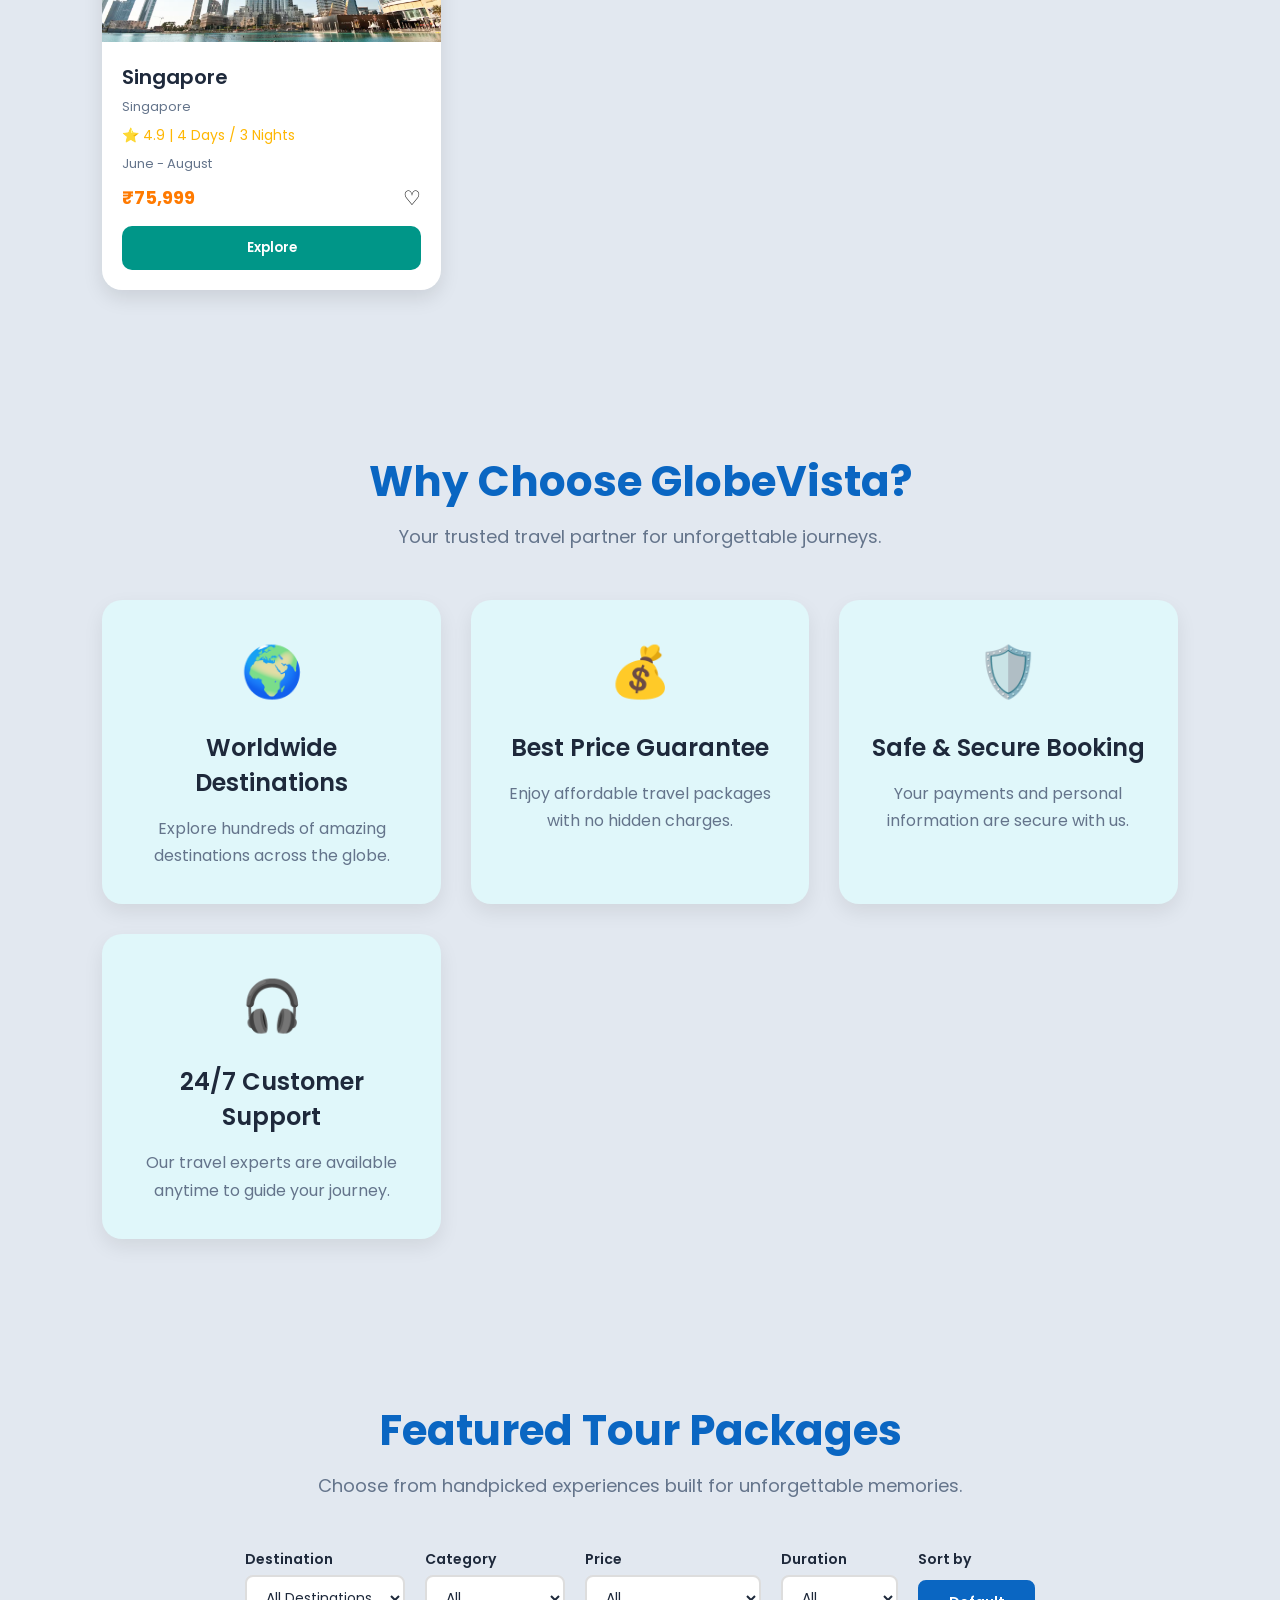
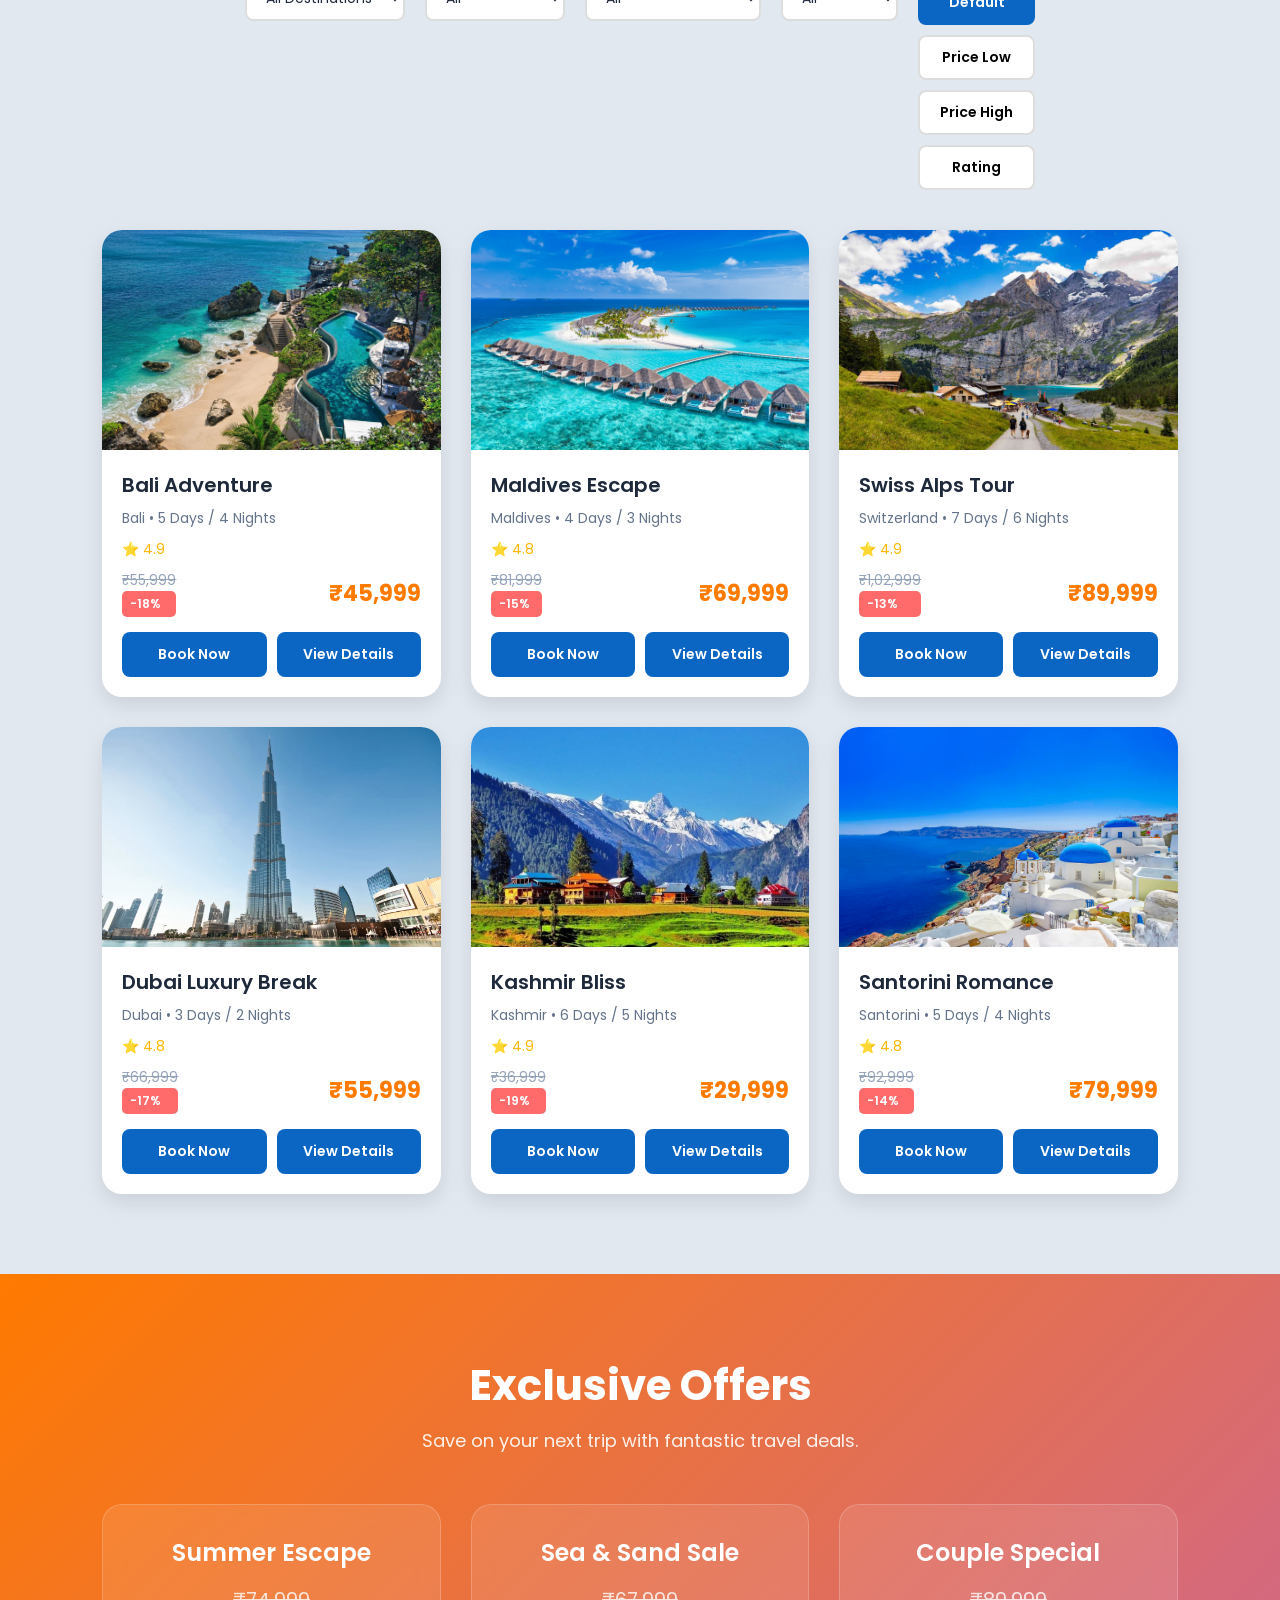
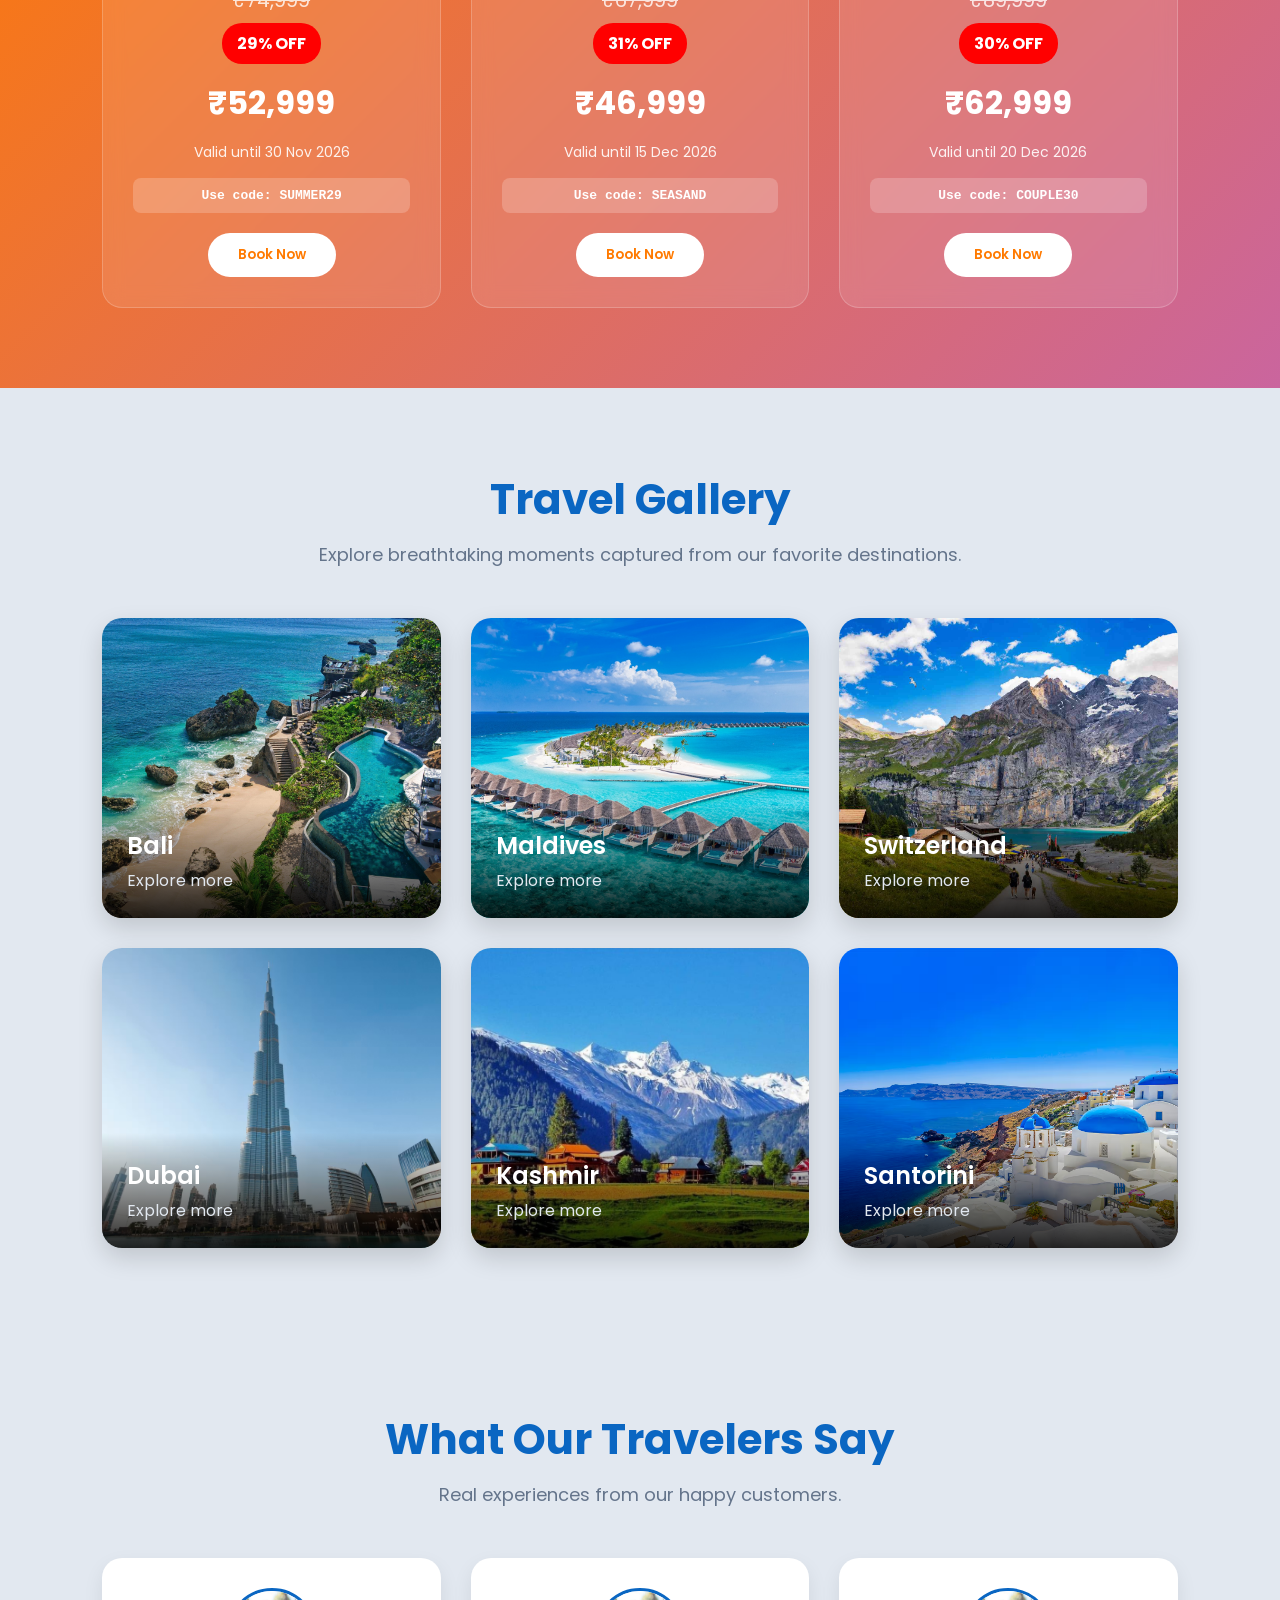
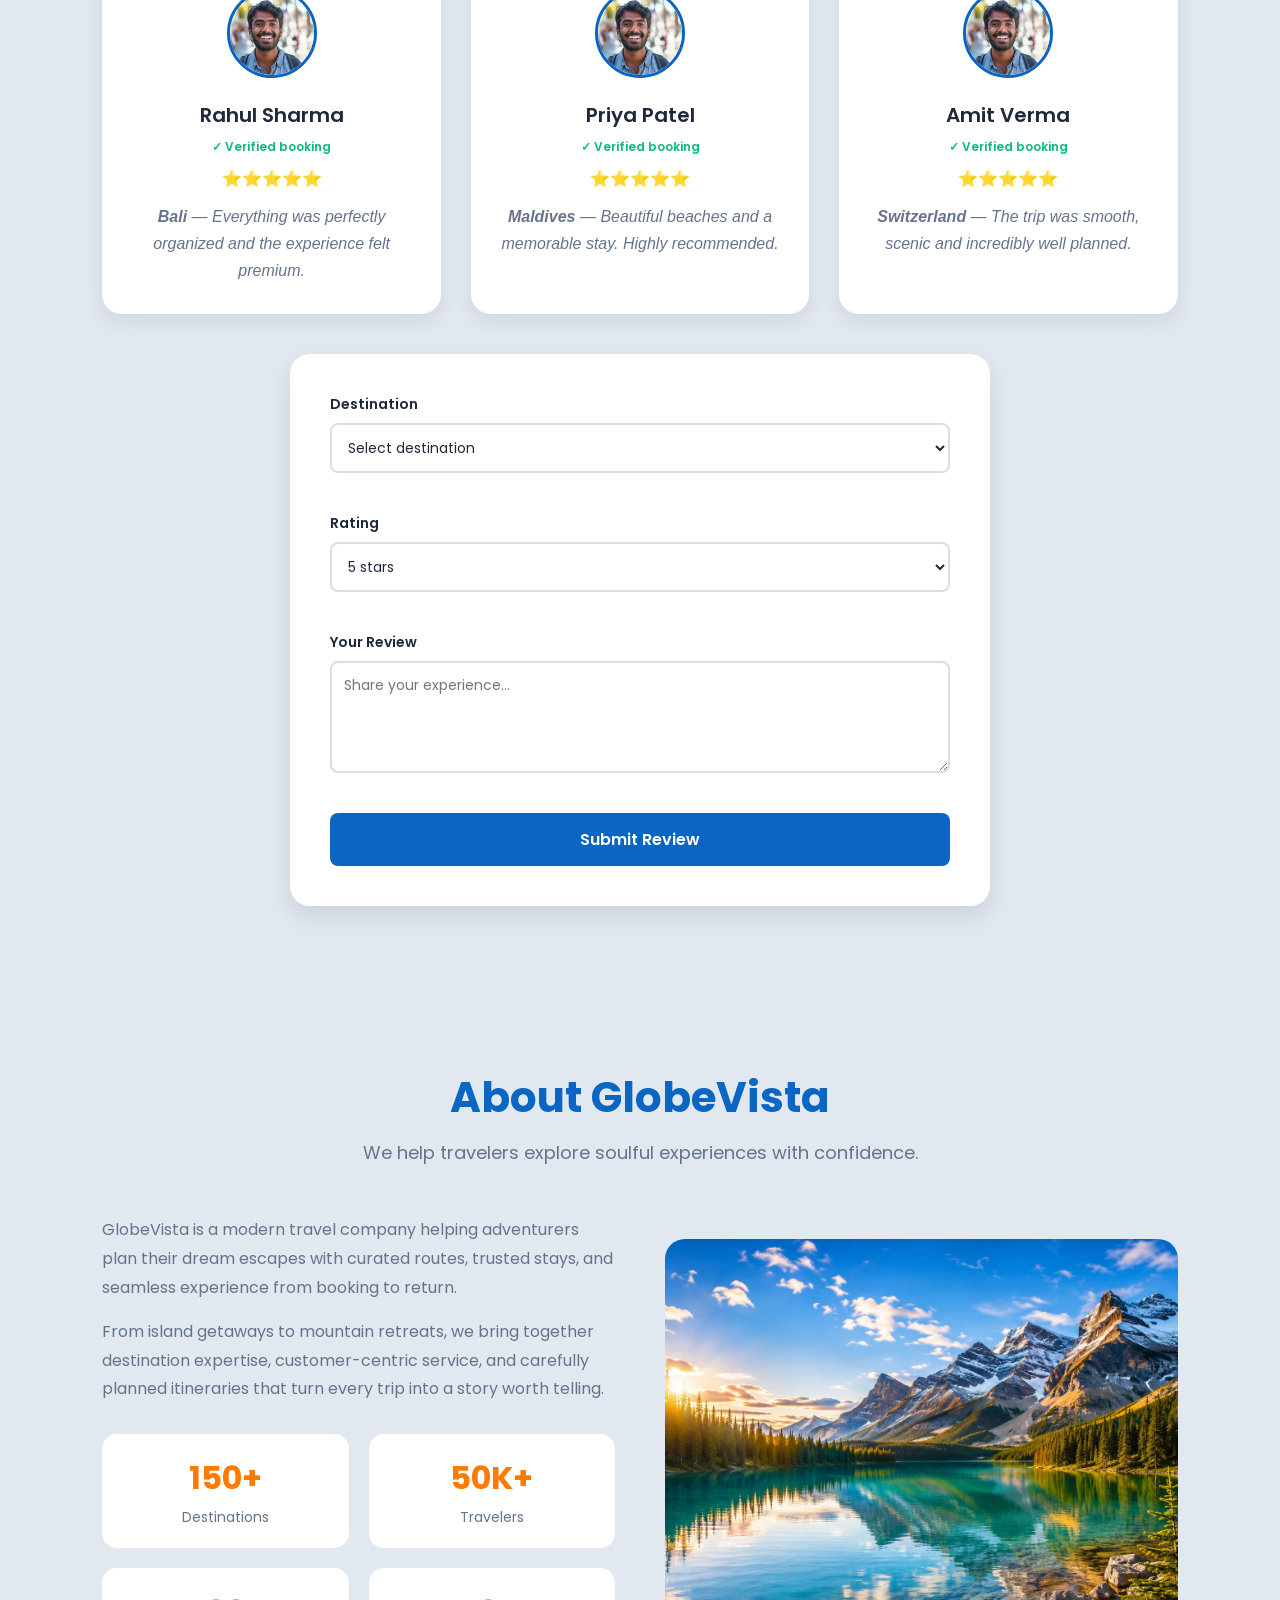
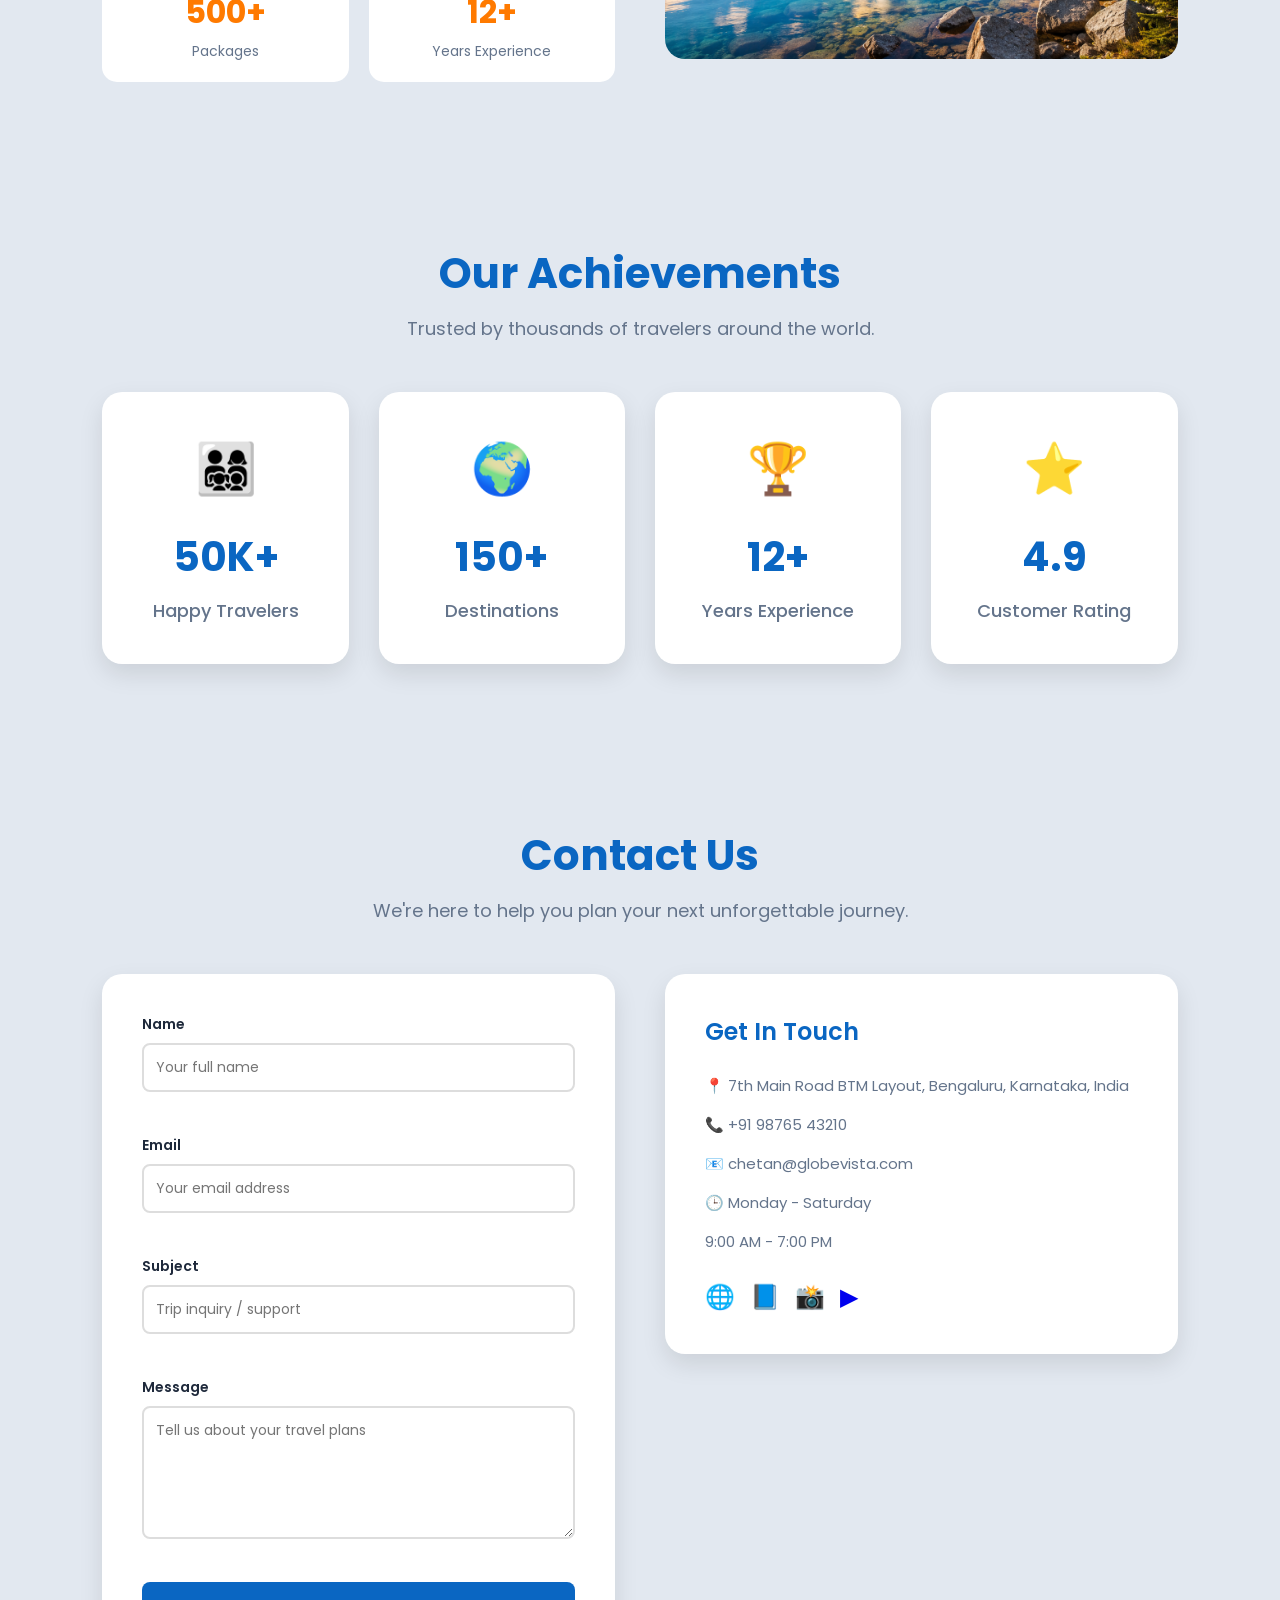
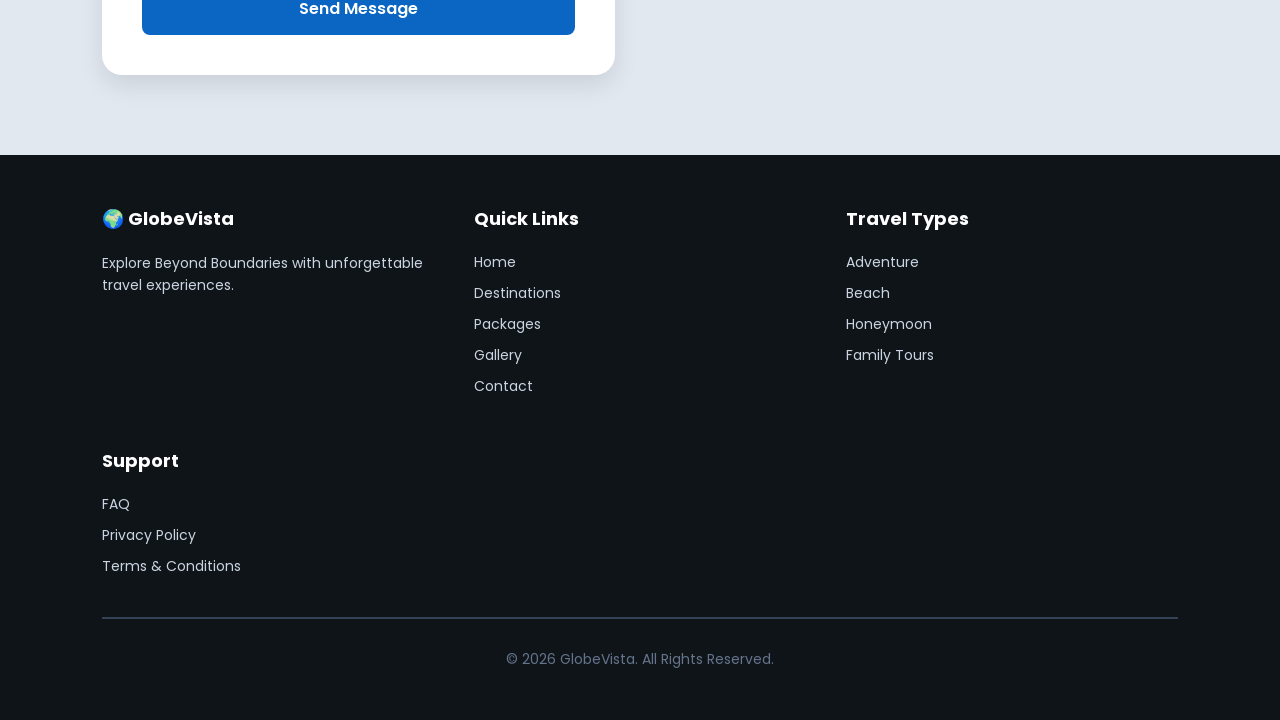
==== commit d6811990: "Complete GlobeVista travel booking website upgrade with responsive features and localStorage functio" ====
--- a/index.html
+++ b/index.html
@@ -3,521 +3,454 @@
   <head>
     <meta charset="UTF-8" />
     <meta name="viewport" content="width=device-width, initial-scale=1.0" />
-    <meta name="description" content="GlobeVista - Explore beyond boundaries. Book your next adventure with amazing travel packages to worldwide destinations." />
-    <meta name="keywords" content="travel, destinations, tours, vacation, booking" />
+    <meta
+      name="description"
+      content="GlobeVista - Explore beyond boundaries. Book travel experiences across the world."
+    />
+    <meta
+      name="keywords"
+      content="travel, destinations, tours, booking, holidays, GlobeVista"
+    />
     <title>GlobeVista - Explore Beyond Boundaries</title>
-
     <link rel="stylesheet" href="css/style.css" />
-
-    <!-- Google Font -->
     <link
       href="https://fonts.googleapis.com/css2?family=Poppins:wght@300;400;500;600;700&display=swap"
       rel="stylesheet"
     />
   </head>
-
   <body>
-    <section class="hero">
-      <img class="hero-bg" src="images/bgc.jpg" alt="Beautiful travel destination background" />
-      <!-- Header -->
-      <header>
-        <div class="logo">
-          <img src="images/logo.png" alt="GlobeVista Logo" />
-
-          <div class="logo-text">
-            <h1>GlobeVista</h1>
-            <p>Explore Beyond Boundaries</p>
-          </div>
-        </div>
-
-        <!-- Hamburger Menu Button -->
-        <button class="hamburger" id="hamburger" aria-label="Toggle navigation menu">
-          <span></span>
-          <span></span>
-          <span></span>
-        </button>
-
-        <nav class="nav" id="navMenu">
-          <a href="#home">Home</a>
-          <a href="#destination">Destinations</a>
-          <a href="#packages">Packages</a>
-          <a href="#offers">Offers</a>
-          <a href="#gallery">Gallery</a>
-          <a href="#reviews">Reviews</a>
-          <a href="#stats">Achievements</a>
-          <a href="#contact">Contact</a>
-        </nav>
-
-        <button class="button">Book Now</button>
-        <button class="toggle" id="themeToggle" aria-label="Toggle dark mode">🌙</button>
-      </header>
-
-      <!-- Hero Content -->
-
-      <div class="hero-content">
-        <h2>Explore The World With GlobeVista</h2>
-
-        <p>Discover breathtaking destinations and unforgettable adventures.</p>
-
-        <div class="hero-buttons">
-          <button class="explore-btn">Explore Tours</button>
-          <button class="book-btn">Book Now</button>
-        </div>
-      </div>
-    </section>
-
-    <section class="search-section">
-      <div class="search-box">
-        <div class="input-box">
-          <label for="destination-input">Destination</label>
-          <input type="text" id="destination-input" placeholder="Where to?" />
-        </div>
-
-        <div class="input-box">
-          <label for="checkin-input">Check In</label>
-          <input type="date" id="checkin-input" />
-        </div>
-
-        <div class="input-box">
-          <label for="checkout-input">Check Out</label>
-          <input type="date" id="checkout-input" />
-        </div>
-
-        <div class="input-box">
-          <label for="guests-select">Guests</label>
-          <select id="guests-select">
-            <option>1 Guest</option>
-            <option>2 Guests</option>
-            <option>3 Guests</option>
-            <option>4 Guests</option>
-            <option>5+ Guests</option>
-          </select>
-        </div>
-
-        <button class="search-btn" id="searchBtn">Search</button>
-      </div>
-      <div id="searchMessage" class="search-message"></div>
-    </section>
-
-    <section id="destination" class="destinations">
-      <div class="section-title">
-        <h2>Popular Destinations</h2>
-        <p>Explore our most loved travel destinations around the world.</p>
-      </div>
-
-      <div class="destination-container" id="destinationContainer">
-        <div class="card">
-          <img src="images/bali.jpg" alt="Bali, Indonesia - Tropical Paradise" />
-          <div class="card-content">
-            <h3>Bali, Indonesia</h3>
-            <p>⭐ 4.9 | Tropical Paradise</p>
-            <span>From ₹45,999</span>
-            <button class="explore-card-btn">Explore</button>
-          </div>
-        </div>
-
-        <div class="card">
-          <img src="images/maldives.jpg" alt="Maldives - Luxury Beaches" />
-          <div class="card-content">
-            <h3>Maldives</h3>
-            <p>⭐ 4.8 | Luxury Beaches</p>
-            <span>From ₹69,999</span>
-            <button class="explore-card-btn">Explore</button>
-          </div>
-        </div>
-
-        <div class="card">
-          <img src="images/swizerland.jpg" alt="Switzerland - Snow Mountains" />
-          <div class="card-content">
-            <h3>Switzerland</h3>
-            <p>⭐ 4.9 | Snow Mountains</p>
-            <span>From ₹89,999</span>
-            <button class="explore-card-btn">Explore</button>
-          </div>
-        </div>
-
-        <div class="card">
-          <img src="images/dubai.jpg" alt="Dubai - Modern Luxury" />
-          <div class="card-content">
-            <h3>Dubai</h3>
-            <p>⭐ 4.8 | Modern Luxury</p>
-            <span>From ₹55,999</span>
-            <button class="explore-card-btn">Explore</button>
-          </div>
-        </div>
-
-        <div class="card">
-          <img src="images/kasmir.jpg" alt="Kashmir - Heaven on Earth" />
-          <div class="card-content">
-            <h3>Kashmir</h3>
-            <p>⭐ 4.9 | Heaven on Earth</p>
-            <span>From ₹29,999</span>
-            <button class="explore-card-btn">Explore</button>
-          </div>
-        </div>
-
-        <div class="card">
-          <img src="images/santroni.jpg" alt="Santorini - Greek Island" />
-          <div class="card-content">
-            <h3>Santorini</h3>
-            <p>⭐ 4.8 | Greek Island</p>
-            <span>From ₹79,999</span>
-            <button class="explore-card-btn">Explore</button>
-          </div>
-        </div>
-      </div>
-    </section>
-
-    <section class="why-us">
-      <div class="section-title">
-        <h2>Why Choose GlobeVista?</h2>
-        <p>Your trusted travel partner for unforgettable journeys.</p>
-      </div>
-
-      <div class="why-container">
-        <div class="why-card">
-          <div class="icon">🌍</div>
-          <h3>Worldwide Destinations</h3>
-          <p>Explore hundreds of amazing destinations across the globe.</p>
-        </div>
-
-        <div class="why-card">
-          <div class="icon">💰</div>
-          <h3>Best Price Guarantee</h3>
-          <p>Enjoy affordable travel packages with no hidden charges.</p>
-        </div>
-
-        <div class="why-card">
-          <div class="icon">🛡️</div>
-          <h3>Safe & Secure Booking</h3>
-          <p>Your payments and personal information are always protected.</p>
-        </div>
-
-        <div class="why-card">
-          <div class="icon">🎧</div>
-          <h3>24/7 Customer Support</h3>
-          <p>Our travel experts are available anytime to help you.</p>
-        </div>
-      </div>
-    </section>
-
-    <section id="packages" class="packages">
-      <div class="section-title">
-        <h2>Featured Tour Packages</h2>
-        <p>Choose from our handpicked travel experiences.</p>
-      </div>
-
-      <div class="package-container">
-        <div class="package-card">
-          <img src="images/bali.jpg" alt="Bali Adventure Package" />
-
-          <div class="package-content">
-            <h3>Bali Adventure</h3>
-            <p>5 Days / 4 Nights</p>
-
-            <div class="price">
-              <span>₹45,999</span>
-              <button class="book-package-btn">Book Now</button>
+    <header>
+      <div class="logo" aria-label="Go to top">
+        <img src="images/logo.png" alt="GlobeVista logo" />
+        <div class="logo-text">
+          <h1>GlobeVista</h1>
+          <p>Explore Beyond Boundaries</p>
+        </div>
+      </div>
+
+      <button class="hamburger" id="hamburger" aria-label="Toggle navigation menu">
+        <span></span>
+        <span></span>
+        <span></span>
+      </button>
+
+      <nav class="nav" id="navMenu">
+        <a href="#home">Home</a>
+        <a href="#destinations">Destinations</a>
+        <a href="#packages">Packages</a>
+        <a href="#offers">Offers</a>
+        <a href="#gallery">Gallery</a>
+        <a href="#about">About</a>
+        <a href="#contact">Contact</a>
+      </nav>
+
+      <div class="auth-buttons" id="authButtons">
+        <button class="login-btn" data-open-auth="login">Login</button>
+        <button class="signup-btn" data-open-auth="signup">Sign Up</button>
+      </div>
+
+      <div class="auth-buttons" id="userActions" style="display: none">
+        <button class="button" id="dashboardBtn">Dashboard</button>
+        <button class="button" id="logoutBtn">Logout</button>
+      </div>
+
+      <button class="toggle" id="themeToggle" aria-label="Toggle dark mode">🌙</button>
+    </header>
+
+    <main>
+      <section class="hero" id="home">
+        <img class="hero-bg" src="images/bgc.jpg" alt="Beautiful travel background" />
+        <div class="hero-content">
+          <h2>Explore The World With GlobeVista</h2>
+          <p>
+            Discover breathtaking destinations and unforgettable adventures crafted for every traveler.
+          </p>
+          <div class="hero-buttons">
+            <button class="explore-btn" data-scroll-target="#destinations">Explore Tours</button>
+            <button class="book-btn" data-scroll-target="#contact">Book Now</button>
+          </div>
+        </div>
+      </section>
+
+      <section class="search-section">
+        <div class="search-box">
+          <div class="input-box">
+            <label for="destination-input">Destination</label>
+            <input type="text" id="destination-input" placeholder="Where to?" />
+          </div>
+
+          <div class="input-box">
+            <label for="checkin-input">Check In</label>
+            <input type="date" id="checkin-input" />
+          </div>
+
+          <div class="input-box">
+            <label for="checkout-input">Check Out</label>
+            <input type="date" id="checkout-input" />
+          </div>
+
+          <div class="input-box">
+            <label for="guests-select">Travelers</label>
+            <select id="guests-select">
+              <option value="1 Guest">1 Guest</option>
+              <option value="2 Guests">2 Guests</option>
+              <option value="3 Guests">3 Guests</option>
+              <option value="4 Guests">4 Guests</option>
+              <option value="5+ Guests">5+ Guests</option>
+            </select>
+          </div>
+
+          <button class="search-btn" id="searchBtn">Search</button>
+        </div>
+        <div id="searchMessage" class="search-message"></div>
+      </section>
+
+      <section id="destinations" class="destinations">
+        <div class="section-title">
+          <h2>Popular Destinations</h2>
+          <p>Explore our most loved travel destinations around the world.</p>
+        </div>
+        <div class="destination-container" id="destinationContainer"></div>
+      </section>
+
+      <section class="why-us">
+        <div class="section-title">
+          <h2>Why Choose GlobeVista?</h2>
+          <p>Your trusted travel partner for unforgettable journeys.</p>
+        </div>
+
+        <div class="why-container">
+          <div class="why-card">
+            <div class="icon">🌍</div>
+            <h3>Worldwide Destinations</h3>
+            <p>Explore hundreds of amazing destinations across the globe.</p>
+          </div>
+
+          <div class="why-card">
+            <div class="icon">💰</div>
+            <h3>Best Price Guarantee</h3>
+            <p>Enjoy affordable travel packages with no hidden charges.</p>
+          </div>
+
+          <div class="why-card">
+            <div class="icon">🛡️</div>
+            <h3>Safe & Secure Booking</h3>
+            <p>Your payments and personal information are secure with us.</p>
+          </div>
+
+          <div class="why-card">
+            <div class="icon">🎧</div>
+            <h3>24/7 Customer Support</h3>
+            <p>Our travel experts are available anytime to guide your journey.</p>
+          </div>
+        </div>
+      </section>
+
+      <section id="packages" class="packages">
+        <div class="section-title">
+          <h2>Featured Tour Packages</h2>
+          <p>Choose from handpicked experiences built for unforgettable memories.</p>
+        </div>
+
+        <div class="filters">
+          <div class="filter-group">
+            <label for="destinationFilter">Destination</label>
+            <select id="destinationFilter">
+              <option value="all">All Destinations</option>
+              <option value="Bali">Bali</option>
+              <option value="Maldives">Maldives</option>
+              <option value="Switzerland">Switzerland</option>
+              <option value="Dubai">Dubai</option>
+              <option value="Kashmir">Kashmir</option>
+              <option value="Santorini">Santorini</option>
+              <option value="Paris">Paris</option>
+              <option value="Goa">Goa</option>
+              <option value="Manali">Manali</option>
+              <option value="Singapore">Singapore</option>
+            </select>
+          </div>
+
+          <div class="filter-group">
+            <label for="categoryFilter">Category</label>
+            <select id="categoryFilter">
+              <option value="all">All</option>
+              <option value="Adventure">Adventure</option>
+              <option value="Beach">Beach</option>
+              <option value="Honeymoon">Honeymoon</option>
+              <option value="Luxury">Luxury</option>
+              <option value="Family">Family</option>
+            </select>
+          </div>
+
+          <div class="filter-group">
+            <label for="priceFilter">Price</label>
+            <select id="priceFilter">
+              <option value="all">All</option>
+              <option value="low">₹0 - ₹50,000</option>
+              <option value="mid">₹50,001 - ₹80,000</option>
+              <option value="high">₹80,001+</option>
+            </select>
+          </div>
+
+          <div class="filter-group">
+            <label for="durationFilter">Duration</label>
+            <select id="durationFilter">
+              <option value="all">All</option>
+              <option value="short">1-4 Days</option>
+              <option value="medium">5-7 Days</option>
+              <option value="long">8+ Days</option>
+            </select>
+          </div>
+
+          <div class="filter-group sort-group">
+            <label>Sort by</label>
+            <button class="sort-btn active" data-sort="default">Default</button>
+            <button class="sort-btn" data-sort="price-low">Price Low</button>
+            <button class="sort-btn" data-sort="price-high">Price High</button>
+            <button class="sort-btn" data-sort="rating">Rating</button>
+          </div>
+        </div>
+
+        <div class="package-container" id="packageContainer"></div>
+      </section>
+
+      <section id="offers" class="offers">
+        <div class="section-title">
+          <h2 style="color: #fff">Exclusive Offers</h2>
+          <p style="color: rgba(255,255,255,0.9)">Save on your next trip with fantastic travel deals.</p>
+        </div>
+        <div class="offers-container" id="offersContainer"></div>
+      </section>
+
+      <section id="gallery" class="gallery">
+        <div class="section-title">
+          <h2>Travel Gallery</h2>
+          <p>Explore breathtaking moments captured from our favorite destinations.</p>
+        </div>
+        <div class="gallery-container" id="galleryContainer"></div>
+      </section>
+
+      <section id="reviews" class="testimonials">
+        <div class="section-title">
+          <h2>What Our Travelers Say</h2>
+          <p>Real experiences from our happy customers.</p>
+        </div>
+        <div class="testimonial-container" id="reviewsContainer"></div>
+
+        <div class="contact-form" style="max-width: 700px; margin: 40px auto 0;">
+          <form id="reviewForm">
+            <div class="form-group">
+              <label for="reviewDestination">Destination</label>
+              <select id="reviewDestination" required>
+                <option value="">Select destination</option>
+                <option value="Bali">Bali</option>
+                <option value="Maldives">Maldives</option>
+                <option value="Switzerland">Switzerland</option>
+                <option value="Dubai">Dubai</option>
+                <option value="Kashmir">Kashmir</option>
+                <option value="Santorini">Santorini</option>
+                <option value="Paris">Paris</option>
+                <option value="Goa">Goa</option>
+                <option value="Manali">Manali</option>
+                <option value="Singapore">Singapore</option>
+              </select>
             </div>
-          </div>
-        </div>
-
-        <div class="package-card">
-          <img src="images/maldives.jpg" alt="Maldives Escape Package" />
-
-          <div class="package-content">
-            <h3>Maldives Escape</h3>
-            <p>4 Days / 3 Nights</p>
-
-            <div class="price">
-              <span>₹69,999</span>
-              <button class="book-package-btn">Book Now</button>
+
+            <div class="form-group">
+              <label for="reviewRating">Rating</label>
+              <select id="reviewRating" required>
+                <option value="5">5 stars</option>
+                <option value="4">4 stars</option>
+                <option value="3">3 stars</option>
+              </select>
             </div>
-          </div>
-        </div>
-
-        <div class="package-card">
-          <img src="images/swizerland.jpg" alt="Swiss Alps Tour Package" />
-
-          <div class="package-content">
-            <h3>Swiss Alps Tour</h3>
-            <p>7 Days / 6 Nights</p>
-
-            <div class="price">
-              <span>₹89,999</span>
-              <button class="book-package-btn">Book Now</button>
+
+            <div class="form-group">
+              <label for="reviewMessage">Your Review</label>
+              <textarea id="reviewMessage" rows="4" required placeholder="Share your experience..."></textarea>
             </div>
-          </div>
-        </div>
-      </div>
-    </section>
-
-    <!-- Special Offers Section -->
-
-    <section class="offers" id="offers">
-      <div class="offer-content">
-        <h4>Limited Time Offer</h4>
-
-        <h2>Summer Vacation Sale</h2>
-
-        <p>
-          Save up to <span>40% OFF</span> on selected international and domestic
-          tour packages. Book today and create unforgettable memories.
-        </p>
-
-        <button class="offer-btn">Book Now</button>
-      </div>
-    </section>
-
-    <!-- Travel Gallery -->
-
-    <section class="gallery" id="gallery">
-      <div class="section-title">
-        <h2>Travel Gallery</h2>
-        <p>
-          Explore breathtaking moments captured from our amazing destinations.
-        </p>
-      </div>
-
-      <div class="gallery-container">
-        <div class="gallery-card">
-          <img src="images/bali.jpg" alt="Bali - Indonesia" />
-          <div class="overlay">
-            <h3>Bali</h3>
-            <p>Indonesia</p>
-          </div>
-        </div>
-
-        <div class="gallery-card">
-          <img src="images/maldives.jpg" alt="Maldives - Luxury Beaches" />
-          <div class="overlay">
-            <h3>Maldives</h3>
-            <p>Luxury Beaches</p>
-          </div>
-        </div>
-
-        <div class="gallery-card">
-          <img src="images/swizerland.jpg" alt="Switzerland - Swiss Alps" />
-          <div class="overlay">
-            <h3>Switzerland</h3>
-            <p>Swiss Alps</p>
-          </div>
-        </div>
-
-        <div class="gallery-card">
-          <img src="images/dubai.jpg" alt="Dubai - City of Luxury" />
-          <div class="overlay">
-            <h3>Dubai</h3>
-            <p>City of Luxury</p>
-          </div>
-        </div>
-
-        <div class="gallery-card">
-          <img src="images/kasmir.jpg" alt="Kashmir - Paradise on Earth" />
-          <div class="overlay">
-            <h3>Kashmir</h3>
-            <p>Paradise on Earth</p>
-          </div>
-        </div>
-
-        <div class="gallery-card">
-          <img src="images/santroni.jpg" alt="Santorini - Greek Paradise" />
-          <div class="overlay">
-            <h3>Santorini</h3>
-            <p>Greek Paradise</p>
-          </div>
-        </div>
-      </div>
-    </section>
-
-    <!-- Reviews Section -->
-    <section id="reviews" class="testimonials">
-      <div class="section-title">
-        <h2>What Our Travelers Say</h2>
-        <p>Real experiences from our happy customers.</p>
-      </div>
-
-      <div class="testimonial-container">
-        <div class="testimonial-card">
-          <img src="images/rahul.jpeg" alt="Rahul Sharma - Customer testimonial" />
-          <h3>Rahul Sharma</h3>
-          <span>⭐⭐⭐⭐⭐</span>
-          <p>
-            "GlobeVista made our Bali trip unforgettable. Everything was
-            perfectly organized!"
-          </p>
-        </div>
-
-        <div class="testimonial-card">
-          <img src="images/patel.jpeg" alt="Priya Patel - Customer testimonial" />
-          <h3>Priya Patel</h3>
-          <span>⭐⭐⭐⭐⭐</span>
-          <p>
-            "Excellent service, affordable prices, and amazing destinations.
-            Highly recommended!"
-          </p>
-        </div>
-
-        <div class="testimonial-card">
-          <img src="images/amitverma.jpeg" alt="Amit Verma - Customer testimonial" />
-          <h3>Amit Verma</h3>
-          <span>⭐⭐⭐⭐⭐</span>
-          <p>
-            "Booking was simple and the support team was available throughout
-            our journey."
-          </p>
-        </div>
-      </div>
-    </section>
-
-    <!-- Statistics Section -->
-
-    <section class="stats" id="stats">
-      <div class="section-title">
-        <h2>Our Achievements</h2>
-        <p>Trusted by thousands of travelers around the world.</p>
-      </div>
-
-      <div class="stats-container">
-        <div class="stat-card">
-          <div class="stat-icon">👨‍👩‍👧‍👦</div>
-          <h3>50K+</h3>
-          <p>Happy Travelers</p>
-        </div>
-
-        <div class="stat-card">
-          <div class="stat-icon">🌍</div>
-          <h3>150+</h3>
-          <p>Destinations</p>
-        </div>
-
-        <div class="stat-card">
-          <div class="stat-icon">🏆</div>
-          <h3>12+</h3>
-          <p>Years Experience</p>
-        </div>
-
-        <div class="stat-card">
-          <div class="stat-icon">⭐</div>
-          <h3>4.9</h3>
-          <p>Customer Rating</p>
-        </div>
-      </div>
-    </section>
-
-    <!-- Contact Section -->
-
-    <section class="contact" id="contact">
-      <div class="section-title">
-        <h2>Contact Us</h2>
-        <p>We're here to help you plan your next unforgettable journey.</p>
-      </div>
-
-      <div class="contact-container">
-        <!-- Contact Form -->
-
-        <div class="contact-form">
-          <form id="contactForm">
-            <div class="form-group">
-              <input 
-                type="text" 
-                id="fullName" 
-                placeholder="Full Name" 
-                required 
-                aria-label="Full Name"
-              />
-              <span class="error-message" id="nameError"></span>
+
+            <button type="submit" class="form-btn">Submit Review</button>
+            <div id="reviewMessageBox" class="form-message"></div>
+          </form>
+        </div>
+      </section>
+
+      <section id="about" class="about">
+        <div class="section-title">
+          <h2>About GlobeVista</h2>
+          <p>We help travelers explore soulful experiences with confidence.</p>
+        </div>
+
+        <div class="about-content">
+          <div class="about-text">
+            <p>
+              GlobeVista is a modern travel company helping adventurers plan their dream escapes with curated routes,
+              trusted stays, and seamless experience from booking to return.
+            </p>
+            <p>
+              From island getaways to mountain retreats, we bring together destination expertise, customer-centric service,
+              and carefully planned itineraries that turn every trip into a story worth telling.
+            </p>
+
+            <div class="about-stats">
+              <div class="about-stat">
+                <div class="number">150+</div>
+                <div class="label">Destinations</div>
+              </div>
+              <div class="about-stat">
+                <div class="number">50K+</div>
+                <div class="label">Travelers</div>
+              </div>
+              <div class="about-stat">
+                <div class="number">500+</div>
+                <div class="label">Packages</div>
+              </div>
+              <div class="about-stat">
+                <div class="number">12+</div>
+                <div class="label">Years Experience</div>
+              </div>
             </div>
-
-            <div class="form-group">
-              <input 
-                type="email" 
-                id="emailAddress" 
-                placeholder="Email Address" 
-                required 
-                aria-label="Email Address"
-              />
-              <span class="error-message" id="emailError"></span>
+          </div>
+
+          <img src="images/bgc.jpg" alt="Travel destination" style="width:100%; border-radius: 20px; object-fit: cover; height: 420px;" />
+        </div>
+      </section>
+
+      <section id="stats" class="stats">
+        <div class="section-title">
+          <h2>Our Achievements</h2>
+          <p>Trusted by thousands of travelers around the world.</p>
+        </div>
+
+        <div class="stats-container">
+          <div class="stat-card">
+            <div class="stat-icon">👨‍👩‍👧‍👦</div>
+            <h3>50K+</h3>
+            <p>Happy Travelers</p>
+          </div>
+
+          <div class="stat-card">
+            <div class="stat-icon">🌍</div>
+            <h3>150+</h3>
+            <p>Destinations</p>
+          </div>
+
+          <div class="stat-card">
+            <div class="stat-icon">🏆</div>
+            <h3>12+</h3>
+            <p>Years Experience</p>
+          </div>
+
+          <div class="stat-card">
+            <div class="stat-icon">⭐</div>
+            <h3>4.9</h3>
+            <p>Customer Rating</p>
+          </div>
+        </div>
+      </section>
+
+      <section id="contact" class="contact">
+        <div class="section-title">
+          <h2>Contact Us</h2>
+          <p>We're here to help you plan your next unforgettable journey.</p>
+        </div>
+
+        <div class="contact-container">
+          <div class="contact-form">
+            <form id="contactForm">
+              <div class="form-group">
+                <label for="contactName">Name</label>
+                <input id="contactName" type="text" placeholder="Your full name" required />
+                <span class="error-message" id="contactNameError"></span>
+              </div>
+
+              <div class="form-group">
+                <label for="contactEmail">Email</label>
+                <input id="contactEmail" type="email" placeholder="Your email address" required />
+                <span class="error-message" id="contactEmailError"></span>
+              </div>
+
+              <div class="form-group">
+                <label for="contactSubject">Subject</label>
+                <input id="contactSubject" type="text" placeholder="Trip inquiry / support" required />
+                <span class="error-message" id="contactSubjectError"></span>
+              </div>
+
+              <div class="form-group">
+                <label for="contactMessage">Message</label>
+                <textarea id="contactMessage" rows="5" placeholder="Tell us about your travel plans" required></textarea>
+                <span class="error-message" id="contactMessageError"></span>
+              </div>
+
+              <button type="submit" class="form-btn">Send Message</button>
+              <div id="contactFormMessage" class="form-message"></div>
+            </form>
+          </div>
+
+          <div class="contact-info">
+            <h3>Get In Touch</h3>
+            <p>📍 7th Main Road BTM Layout, Bengaluru, Karnataka, India</p>
+            <p>📞 +91 98765 43210</p>
+            <p>📧 chetan@globevista.com</p>
+            <p>🕒 Monday - Saturday</p>
+            <p>9:00 AM - 7:00 PM</p>
+            <div class="social-icons">
+              <a href="#" aria-label="Website">🌐</a>
+              <a href="#" aria-label="Facebook">📘</a>
+              <a href="#" aria-label="Instagram">📸</a>
+              <a href="#" aria-label="YouTube">▶</a>
             </div>
-
-            <div class="form-group">
-              <input 
-                type="tel" 
-                id="phoneNumber" 
-                placeholder="Phone Number" 
-                required 
-                aria-label="Phone Number"
-              />
-              <span class="error-message" id="phoneError"></span>
-            </div>
-
-            <div class="form-group">
-              <input 
-                type="text" 
-                id="destination" 
-                placeholder="Destination" 
-                aria-label="Destination"
-              />
-            </div>
-
-            <div class="form-group">
-              <textarea 
-                id="message" 
-                rows="6" 
-                placeholder="Your Message" 
-                required 
-                aria-label="Message"
-              ></textarea>
-              <span class="error-message" id="messageError"></span>
-            </div>
-
-            <button type="submit" class="submit-btn" id="submitBtn">Send Message</button>
-            <div id="formMessage" class="form-message"></div>
-          </form>
-        </div>
-
-        <!-- Contact Information -->
-
-        <div class="contact-info">
-          <h3>Get In Touch</h3>
-
-          <p>📍 7th Main Road BTM Layout, Bengaluru, Karnataka, India</p>
-
-          <p>📞 +91 98765 43210</p>
-
-          <p>📧 chetan@globevista.com</p>
-
-          <p>🕒 Monday - Saturday</p>
-
-          <p>9:00 AM - 7:00 PM</p>
-
-          <div class="social-icons">
-            <a href="#" aria-label="Visit our website">🌐</a>
-            <a href="#" aria-label="Follow us on Facebook">📘</a>
-            <a href="#" aria-label="Follow us on Instagram">📸</a>
-            <a href="#" aria-label="Subscribe on YouTube">▶</a>
-          </div>
-        </div>
-      </div>
-    </section>
-
-    <!-- Go to Top Button -->
-    <button class="go-to-top" id="goToTopBtn" aria-label="Go to top of page">↑ Top</button>
+          </div>
+        </div>
+      </section>
+
+      <section id="dashboard" class="dashboard" style="display: none">
+        <div class="dashboard-container">
+          <div class="dashboard-header">
+            <h1>My Dashboard</h1>
+            <button class="button" id="closeDashboardBtn">Close</button>
+          </div>
+
+          <div class="dashboard-tabs">
+            <button class="dashboard-tab active" data-tab="profile">Profile</button>
+            <button class="dashboard-tab" data-tab="upcoming">Upcoming Trips</button>
+            <button class="dashboard-tab" data-tab="history">Previous Trips</button>
+            <button class="dashboard-tab" data-tab="favorites">Favorites</button>
+          </div>
+
+          <div class="dashboard-section active" id="profileTab">
+            <div class="profile-card" id="profileCard"></div>
+          </div>
+
+          <div class="dashboard-section" id="upcomingTab">
+            <div class="trips-container" id="upcomingTrips"></div>
+          </div>
+
+          <div class="dashboard-section" id="historyTab">
+            <div class="trips-container" id="previousTrips"></div>
+          </div>
+
+          <div class="dashboard-section" id="favoritesTab">
+            <div class="favorites-grid" id="favoritesGrid"></div>
+          </div>
+        </div>
+      </section>
+    </main>
+
+    <button class="go-to-top" id="goToTopBtn" aria-label="Go to top of page">↑</button>
 
     <footer class="footer">
       <div class="footer-container">
         <div class="footer-box">
           <h2>🌍 GlobeVista</h2>
-          <p>
-            Explore Beyond Boundaries with unforgettable travel experiences.
-          </p>
+          <p>Explore Beyond Boundaries with unforgettable travel experiences.</p>
         </div>
 
         <div class="footer-box">
           <h3>Quick Links</h3>
-
           <a href="#home">Home</a>
-          <a href="#destination">Destinations</a>
+          <a href="#destinations">Destinations</a>
           <a href="#packages">Packages</a>
           <a href="#gallery">Gallery</a>
           <a href="#contact">Contact</a>
@@ -525,7 +458,6 @@
 
         <div class="footer-box">
           <h3>Travel Types</h3>
-
           <a href="#">Adventure</a>
           <a href="#">Beach</a>
           <a href="#">Honeymoon</a>
@@ -534,7 +466,6 @@
 
         <div class="footer-box">
           <h3>Support</h3>
-
           <a href="#">FAQ</a>
           <a href="#">Privacy Policy</a>
           <a href="#">Terms & Conditions</a>
@@ -542,9 +473,37 @@
       </div>
 
       <hr />
-
       <p class="copyright">© 2026 GlobeVista. All Rights Reserved.</p>
     </footer>
+
+    <div class="modal" id="authModal" aria-modal="true" role="dialog">
+      <div class="modal-content">
+        <button class="modal-close" data-close-modal="authModal">×</button>
+        <div id="authContent"></div>
+      </div>
+    </div>
+
+    <div class="modal" id="detailModal" aria-modal="true" role="dialog">
+      <div class="modal-content">
+        <button class="modal-close" data-close-modal="detailModal">×</button>
+        <div id="detailContent"></div>
+      </div>
+    </div>
+
+    <div class="modal" id="bookingModal" aria-modal="true" role="dialog">
+      <div class="modal-content">
+        <button class="modal-close" data-close-modal="bookingModal">×</button>
+        <div id="bookingContent"></div>
+      </div>
+    </div>
+
+    <div class="lightbox" id="galleryLightbox" aria-modal="true" role="dialog">
+      <button class="lightbox-close" id="closeGallery">×</button>
+      <div class="lightbox-content">
+        <img id="lightboxImage" src="" alt="" />
+        <h3 id="lightboxTitle"></h3>
+      </div>
+    </div>
 
     <script src="script.js"></script>
   </body>
--- a/css/style.css
+++ b/css/style.css
@@ -1,5 +1,4 @@
 /* Google Font */
-
 @import url("https://fonts.googleapis.com/css2?family=Poppins:wght@300;400;500;600;700&display=swap");
 
 * {
@@ -14,9 +13,266 @@
 
 body {
   font-family: "Poppins", sans-serif;
-}
-
-/* Hero Section */
+  transition: background-color 0.3s, color 0.3s;
+  background-color: #f8f9fa;
+  color: #1e293b;
+}
+
+body.dark-mode {
+  background-color: #121212;
+  color: white;
+}
+
+@keyframes slideDown {
+  from {
+    opacity: 0;
+    transform: translateY(-30px);
+  }
+  to {
+    opacity: 1;
+    transform: translateY(0);
+  }
+}
+
+@keyframes slideUp {
+  from {
+    opacity: 0;
+    transform: translateY(30px);
+  }
+  to {
+    opacity: 1;
+    transform: translateY(0);
+  }
+}
+
+@keyframes fadeIn {
+  from {
+    opacity: 0;
+  }
+  to {
+    opacity: 1;
+  }
+}
+
+@keyframes bounce {
+  0%, 100% {
+    transform: translateY(0);
+  }
+  50% {
+    transform: translateY(-10px);
+  }
+}
+
+@keyframes pulse {
+  0%, 100% {
+    opacity: 1;
+  }
+  50% {
+    opacity: 0.5;
+  }
+}
+
+header {
+  position: fixed;
+  top: 0;
+  left: 0;
+  width: 100%;
+  display: flex;
+  justify-content: space-between;
+  align-items: center;
+  background: rgba(15, 23, 42, 0.95);
+  backdrop-filter: blur(10px);
+  z-index: 1000;
+  padding: 0 20px;
+  gap: 20px;
+  height: 80px;
+  box-shadow: 0 2px 10px rgba(0, 0, 0, 0.1);
+}
+
+body.dark-mode header {
+  background: rgba(18, 18, 18, 0.95);
+}
+
+.logo {
+  display: flex;
+  align-items: center;
+  gap: 12px;
+  flex-shrink: 0;
+  cursor: pointer;
+}
+
+.logo img {
+  width: 60px;
+  height: 60px;
+  border-radius: 50%;
+  transition: transform 0.3s;
+}
+
+.logo img:hover {
+  transform: scale(1.05);
+}
+
+.logo-text h1 {
+  color: #fff;
+  font-size: 28px;
+  transition: 0.3s;
+}
+
+.logo-text p {
+  color: #e2e8f0;
+  font-size: 12px;
+  letter-spacing: 1px;
+}
+
+.nav {
+  display: flex;
+  gap: 30px;
+  flex: 1;
+  justify-content: center;
+}
+
+.nav a {
+  color: #fff;
+  text-decoration: none;
+  font-size: 16px;
+  transition: 0.3s;
+  position: relative;
+  font-weight: 500;
+}
+
+.nav a::after {
+  content: '';
+  position: absolute;
+  bottom: -5px;
+  left: 0;
+  width: 0;
+  height: 2px;
+  background: #00b4d8;
+  transition: width 0.3s;
+}
+
+.nav a:hover {
+  color: #00b4d8;
+}
+
+.nav a:hover::after {
+  width: 100%;
+}
+
+.hamburger {
+  display: none;
+  flex-direction: column;
+  gap: 6px;
+  background: none;
+  border: none;
+  cursor: pointer;
+  z-index: 1001;
+}
+
+.hamburger span {
+  width: 25px;
+  height: 3px;
+  background: #fff;
+  transition: 0.3s;
+  border-radius: 2px;
+}
+
+.hamburger.active span:nth-child(1) {
+  transform: rotate(45deg) translate(10px, 10px);
+}
+
+.hamburger.active span:nth-child(2) {
+  opacity: 0;
+}
+
+.hamburger.active span:nth-child(3) {
+  transform: rotate(-45deg) translate(7px, -7px);
+}
+
+.button {
+  display: inline-flex;
+  align-items: center;
+  justify-content: center;
+  padding: 12px 28px;
+  background: #ff7a00;
+  color: #fff;
+  border: none;
+  border-radius: 30px;
+  font-size: 15px;
+  cursor: pointer;
+  transition: 0.3s;
+  white-space: nowrap;
+  font-weight: 600;
+}
+
+.button:hover {
+  background: #ff5a00;
+  transform: translateY(-3px);
+  box-shadow: 0 5px 15px rgba(255, 122, 0, 0.3);
+}
+
+.toggle {
+  padding: 8px 15px;
+  font-size: 18px;
+  border: none;
+  border-radius: 50%;
+  background: #ffffff;
+  cursor: pointer;
+  transition: 0.3s;
+  width: 45px;
+  height: 45px;
+  display: flex;
+  align-items: center;
+  justify-content: center;
+  flex-shrink: 0;
+}
+
+.toggle:hover {
+  background: #e2e8f0;
+  transform: scale(1.1);
+}
+
+.dark-mode .toggle {
+  background: #333;
+  color: #fff;
+}
+
+.auth-buttons {
+  display: flex;
+  gap: 10px;
+  flex-shrink: 0;
+}
+
+.auth-buttons button {
+  padding: 10px 20px;
+  border: none;
+  border-radius: 25px;
+  cursor: pointer;
+  font-size: 14px;
+  font-weight: 600;
+  transition: 0.3s;
+  font-family: "Poppins", sans-serif;
+}
+
+.login-btn {
+  background: transparent;
+  color: #fff;
+  border: 2px solid #fff;
+}
+
+.login-btn:hover {
+  background: #fff;
+  color: #0a66c2;
+}
+
+.signup-btn {
+  background: #00b4d8;
+  color: #fff;
+}
+
+.signup-btn:hover {
+  background: #0096b8;
+}
 
 .hero {
   width: 100%;
@@ -25,195 +281,66 @@
   background-size: cover;
   background-position: center;
   background-repeat: no-repeat;
-  background: rgba(0, 0, 0, 0.25);
+  margin-top: 80px;
 }
 
 .hero-bg {
   position: absolute;
   top: 0;
   left: 0;
-
   width: 100%;
   height: 100%;
-
   object-fit: cover;
   z-index: -1;
 }
 
-/* Header */
-
-header {
-  position: fixed;
+.hero::before {
+  content: '';
+  position: absolute;
   top: 0;
   left: 0;
   width: 100%;
-  display: flex;
-  justify-content: center;
-  align-items: center;
-  background: rgba(15, 23, 42, 0.9);
-  backdrop-filter: blur(10px);
-  z-index: 1000;
-}
-
-/* Logo */
-
-.logo {
-  display: flex;
-  align-items: center;
-  gap: 12px;
-}
-
-.logo img {
-  width: 65px;
-  height: 65px;
-  border-radius: 50%;
-}
-
-.logo-text h1 {
-  color: #fff;
-  font-size: 32px;
-}
-
-.logo-text p {
-  color: #e2e8f0;
-  font-size: 14px;
-  letter-spacing: 1px;
-}
-
-/* Navbar */
-
-.nav {
-  display: flex;
-  gap: 30px;
-}
-
-.nav a {
-  color: #fff;
-  text-decoration: none;
-  font-size: 17px;
-  transition: 0.3s;
-}
-
-.nav a:hover {
-  color: #00b4d8;
-}
-
-/* Book Button */
-
-.button {
-  display: inline-flex;
-  align-items: center;
-  justify-content: center;
-  gap: 50px;
-
-  padding: 12px 28px;
-  background: #ff7a00;
-  color: #fff;
-  border: none;
-  border-radius: 30px;
-  font-size: 16px;
-  cursor: pointer;
-  transition: 0.3s;
-}
-
-.button:hover {
-  background: #ca659e;
-  transform: translateY(-3px);
-}
-
-.toggle {
-  padding: 8px 15px;
-  font-size: 15px;
-  border: none;
-  border-radius: 50%;
-  background: #ffffff;
-  cursor: pointer;
-  transition: 0.3s;
-}
-
-.toggle:hover {
-  background: #e2e8f0;
-}
-.dark-mode {
-  background-color: #121212;
-  color: white;
-}
-
-.dark-mode .destinations,
-.dark-mode .packages,
-.dark-mode .stats,
-.dark-mode .gallery,
-.dark-mode .testimonials,
-.dark-mode .offers,
-.dark-mode .contact,
-.dark-mode footer {
-  background-color: black;
-}
-.dark-mode .stats {
-  background: #000;
-}
-
-.dark-mode .offers {
-  background: #000;
-  background-image: none;
-}
-
-.dark-mode .stat-card,
-.dark-mode .offer-content {
-  background: #1e293b;
-  color: white;
-}
-
-.dark-mode .offers h2,
-.dark-mode .offers h4,
-.dark-mode .offers p,
-.dark-mode .stats h2,
-.dark-mode .stats p {
-  color: white;
-}
-
-.dark-mode h1,
-.dark-mode h2,
-.dark-mode h3,
-.dark-mode p,
-.dark-mode a {
-  color: white;
-}
-/* Hero Content */
+  height: 100%;
+  background: rgba(0, 0, 0, 0.4);
+  z-index: 1;
+}
 
 .hero-content {
-  height: 100vh;
-
+  height: 100%;
   display: flex;
   flex-direction: column;
   justify-content: center;
   align-items: center;
-
   text-align: center;
   color: #fff;
+  position: relative;
+  z-index: 2;
+  padding: 40px 20px;
 }
 
 .hero-content h2 {
-  font-size: 65px;
+  font-size: 60px;
   max-width: 900px;
   margin-bottom: 20px;
+  animation: slideDown 0.8s ease-out;
+  font-weight: 700;
 }
 
 .hero-content p {
   font-size: 20px;
   max-width: 700px;
-  margin-bottom: 35px;
+  margin-bottom: 40px;
   color: #e2e8f0;
   line-height: 1.7;
-}
-
-/* Hero Buttons */
+  animation: slideUp 0.8s ease-out 0.2s backwards;
+}
 
 .hero-buttons {
   display: flex;
   gap: 20px;
-  margin: 0px;
-  padding: 0px;
+  justify-content: center;
+  flex-wrap: wrap;
+  animation: slideUp 0.8s ease-out 0.4s backwards;
 }
 
 .explore-btn,
@@ -224,6 +351,8 @@
   font-size: 17px;
   cursor: pointer;
   transition: 0.3s;
+  font-weight: 600;
+  font-family: "Poppins", sans-serif;
 }
 
 .explore-btn {
@@ -238,24 +367,31 @@
 
 .explore-btn:hover {
   background: #084d93;
+  transform: translateY(-3px);
+  box-shadow: 0 8px 20px rgba(10, 102, 194, 0.3);
 }
 
 .book-btn:hover {
   background: #ff5a00;
+  transform: translateY(-3px);
+  box-shadow: 0 8px 20px rgba(255, 122, 0, 0.3);
 }
 
 .search-section {
-  position: absolute;
-  bottom: -60px; /* Places it below the hero */
-  left: 50%;
-  transform: translateX(-50%);
-  width: 90%;
-  max-width: 1100px;
-  z-index: 100;
+  position: relative;
+  background: white;
+  padding: 50px 8%;
+  box-shadow: 0 5px 20px rgba(0, 0, 0, 0.1);
+  margin: -40px 0 80px;
+  z-index: 10;
+}
+
+body.dark-mode .search-section {
+  background: #1a1a1a;
 }
 
 .search-box {
-  background: #fff;
+  background: white;
   padding: 25px;
   border-radius: 20px;
   display: flex;
@@ -263,12 +399,21 @@
   align-items: center;
   gap: 20px;
   box-shadow: 0 10px 30px rgba(0, 0, 0, 0.15);
+  flex-wrap: wrap;
+  max-width: 1200px;
+  margin: 0 auto;
+}
+
+body.dark-mode .search-box {
+  background: #1e293b;
+  box-shadow: 0 10px 30px rgba(0, 0, 0, 0.3);
 }
 
 .input-box {
   display: flex;
   flex-direction: column;
   flex: 1;
+  min-width: 150px;
 }
 
 .input-box label {
@@ -276,20 +421,36 @@
   font-weight: 600;
   color: #1e293b;
   margin-bottom: 8px;
+}
+
+body.dark-mode .input-box label {
+  color: #e2e8f0;
 }
 
 .input-box input,
 .input-box select {
   padding: 14px;
-  border: 1px solid #ddd;
+  border: 2px solid #ddd;
   border-radius: 10px;
   font-size: 16px;
   outline: none;
+  transition: 0.3s;
+  font-family: "Poppins", sans-serif;
+  background: white;
+  color: #1e293b;
+}
+
+body.dark-mode .input-box input,
+body.dark-mode .input-box select {
+  background: #0f172a;
+  color: white;
+  border-color: #334155;
 }
 
 .input-box input:focus,
 .input-box select:focus {
   border-color: #0a66c2;
+  box-shadow: 0 0 10px rgba(10, 102, 194, 0.2);
 }
 
 .search-btn {
@@ -302,15 +463,48 @@
   font-weight: 600;
   cursor: pointer;
   transition: 0.3s;
+  white-space: nowrap;
+  font-family: "Poppins", sans-serif;
+  align-self: flex-end;
 }
 
 .search-btn:hover {
   background: #ff5a00;
+  transform: translateY(-3px);
+  box-shadow: 0 5px 15px rgba(255, 122, 0, 0.3);
+}
+
+.search-message {
+  text-align: center;
+  margin-top: 20px;
+  padding: 15px 20px;
+  border-radius: 10px;
+  display: none;
+  font-weight: 600;
+  max-width: 1200px;
+  margin-left: auto;
+  margin-right: auto;
+}
+
+.search-message.success {
+  display: block;
+  background: #d4edda;
+  color: #155724;
+}
+
+.search-message.error {
+  display: block;
+  background: #f8d7da;
+  color: #721c24;
 }
 
 .destinations {
-  padding: 100px 8%;
+  padding: 80px 8%;
   background: #e2e8f0;
+}
+
+body.dark-mode .destinations {
+  background: #1a1a1a;
 }
 
 .section-title {
@@ -322,6 +516,11 @@
   font-size: 42px;
   color: #0a66c2;
   margin-bottom: 10px;
+  font-weight: 700;
+}
+
+body.dark-mode .section-title h2 {
+  color: #00b4d8;
 }
 
 .section-title p {
@@ -329,53 +528,127 @@
   font-size: 18px;
 }
 
+body.dark-mode .section-title p {
+  color: #cbd5e1;
+}
+
 .destination-container {
   display: grid;
-  grid-template-columns: repeat(auto-fit, minmax(320px, 1fr));
+  grid-template-columns: repeat(auto-fill, minmax(320px, 1fr));
   gap: 30px;
 }
 
 .card {
-  background: #c9e4ec;
+  background: #ffffff;
   border-radius: 20px;
   overflow: hidden;
   box-shadow: 0 8px 20px rgba(0, 0, 0, 0.1);
   transition: 0.3s;
+  cursor: pointer;
+  opacity: 1;
+  display: flex;
+  flex-direction: column;
+}
+
+body.dark-mode .card {
+  background: #1e293b;
+}
+
+.card.animate-in {
+  animation: slideUp 0.6s ease-out forwards;
 }
 
 .card:hover {
   transform: translateY(-10px);
   box-shadow: 0 15px 35px rgba(0, 0, 0, 0.2);
+}
+
+.card.highlight {
+  border: 3px solid #ff7a00;
 }
 
 .card img {
   width: 100%;
   height: 230px;
   object-fit: cover;
+  transition: transform 0.3s;
+}
+
+.card:hover img {
+  transform: scale(1.05);
 }
 
 .card-content {
   padding: 20px;
+  flex: 1;
+  display: flex;
+  flex-direction: column;
 }
 
 .card h3 {
   color: #1e293b;
+  margin-bottom: 5px;
+  font-size: 20px;
+  font-weight: 600;
+}
+
+body.dark-mode .card h3 {
+  color: white;
+}
+
+.card .country {
+  color: #64748b;
+  font-size: 13px;
+  margin-bottom: 8px;
+}
+
+body.dark-mode .card .country {
+  color: #cbd5e1;
+}
+
+.card .rating {
+  color: #ffb703;
+  font-size: 14px;
+  margin-bottom: 8px;
+}
+
+.card .duration {
+  color: #64748b;
+  font-size: 13px;
   margin-bottom: 10px;
 }
 
-.card p {
-  color: #64748b;
-  margin-bottom: 10px;
-}
-
-.card span {
-  display: block;
-  color: #96b6ec;
+body.dark-mode .card .duration {
+  color: #cbd5e1;
+}
+
+.card .price {
+  display: flex;
+  justify-content: space-between;
+  align-items: center;
+  margin-bottom: 15px;
+  margin-top: auto;
+}
+
+.card .price span {
+  color: #ff7a00;
   font-weight: 700;
-  margin-bottom: 20px;
-}
-
-.card button {
+  font-size: 18px;
+}
+
+.card .favorite-btn {
+  background: none;
+  border: none;
+  font-size: 20px;
+  cursor: pointer;
+  transition: 0.3s;
+}
+
+.card .favorite-btn.active {
+  color: #ff0000;
+}
+
+.card button.explore-card-btn {
   width: 100%;
   padding: 12px;
   background: #009688;
@@ -384,28 +657,23 @@
   border-radius: 10px;
   cursor: pointer;
   transition: 0.3s;
-}
-
-.card button:hover {
-  background: #084d93;
+  font-weight: 600;
+  font-family: "Poppins", sans-serif;
+}
+
+.card button.explore-card-btn:hover {
+  background: #007a6f;
+  transform: translateY(-2px);
 }
 
 .why-us {
-  padding: 0px 8%;
+  padding: 80px 8%;
   background: #e2e8f0;
   text-align: center;
 }
 
-.section-title h2 {
-  font-size: 42px;
-  color: #0a66c2;
-  margin-bottom: 10px;
-}
-
-.section-title p {
-  font-size: 18px;
-  color: #64748b;
-  margin-bottom: 50px;
+body.dark-mode .why-us {
+  background: #1a1a1a;
 }
 
 .why-container {
@@ -422,6 +690,10 @@
   transition: 0.3s;
 }
 
+body.dark-mode .why-card {
+  background: #1e293b;
+}
+
 .why-card:hover {
   transform: translateY(-10px);
   box-shadow: 0 15px 30px rgba(0, 0, 0, 0.15);
@@ -430,26 +702,119 @@
 .icon {
   font-size: 50px;
   margin-bottom: 20px;
+  animation: bounce 2s infinite;
 }
 
 .why-card h3 {
   color: #1e293b;
   margin-bottom: 15px;
   font-size: 24px;
+  font-weight: 600;
+}
+
+body.dark-mode .why-card h3 {
+  color: white;
 }
 
 .why-card p {
   color: #64748b;
   line-height: 1.7;
 }
+
+body.dark-mode .why-card p {
+  color: #cbd5e1;
+}
+
 .packages {
-  padding: 40px 8%;
+  padding: 80px 8%;
   background: #e2e8f0;
+}
+
+body.dark-mode .packages {
+  background: #1a1a1a;
+}
+
+.filters {
+  display: flex;
+  gap: 20px;
+  margin-bottom: 40px;
+  flex-wrap: wrap;
+  justify-content: center;
+}
+
+.filter-group {
+  display: flex;
+  flex-direction: column;
+  gap: 5px;
+}
+
+.filter-group label {
+  font-size: 14px;
+  font-weight: 600;
+  color: #1e293b;
+}
+
+body.dark-mode .filter-group label {
+  color: #e2e8f0;
+}
+
+.filter-group select,
+.filter-group input {
+  padding: 10px 15px;
+  border: 2px solid #ddd;
+  border-radius: 8px;
+  font-size: 14px;
+  outline: none;
+  transition: 0.3s;
+  background: white;
+  color: #1e293b;
+  font-family: "Poppins", sans-serif;
+}
+
+body.dark-mode .filter-group select,
+body.dark-mode .filter-group input {
+  background: #0f172a;
+  color: white;
+  border-color: #334155;
+}
+
+.filter-group select:focus,
+.filter-group input:focus {
+  border-color: #0a66c2;
+}
+
+.sort-group {
+  display: flex;
+  gap: 10px;
+}
+
+.sort-group button {
+  padding: 10px 20px;
+  border: 2px solid #ddd;
+  background: white;
+  border-radius: 8px;
+  cursor: pointer;
+  transition: 0.3s;
+  font-size: 14px;
+  font-weight: 600;
+  font-family: "Poppins", sans-serif;
+}
+
+body.dark-mode .sort-group button {
+  background: #1e293b;
+  color: white;
+  border-color: #334155;
+}
+
+.sort-group button.active {
+  background: #0a66c2;
+  color: white;
+  border-color: #0a66c2;
 }
 
 .package-container {
   display: grid;
-  grid-template-columns: repeat(auto-fit, minmax(320px, 1fr));
+  grid-template-columns: repeat(auto-fill, minmax(320px, 1fr));
   gap: 30px;
 }
 
@@ -459,6 +824,16 @@
   overflow: hidden;
   box-shadow: 0 8px 20px rgba(0, 0, 0, 0.1);
   transition: 0.3s;
+  display: flex;
+  flex-direction: column;
+}
+
+body.dark-mode .package-card {
+  background: #1e293b;
+}
+
+.package-card.animate-in {
+  animation: slideUp 0.6s ease-out forwards;
 }
 
 .package-card:hover {
@@ -470,69 +845,484 @@
   width: 100%;
   height: 220px;
   object-fit: cover;
+  transition: transform 0.3s;
+}
+
+.package-card:hover img {
+  transform: scale(1.05);
 }
 
 .package-content {
   padding: 20px;
+  flex: 1;
+  display: flex;
+  flex-direction: column;
 }
 
 .package-content h3 {
   color: #1e293b;
+  margin-bottom: 8px;
+  font-size: 20px;
+  font-weight: 600;
+}
+
+body.dark-mode .package-content h3 {
+  color: white;
+}
+
+.package-content .package-meta {
+  color: #64748b;
+  font-size: 14px;
   margin-bottom: 10px;
 }
 
-.package-content p {
-  color: #64748b;
-  margin-bottom: 20px;
-}
-
-.price {
+body.dark-mode .package-content .package-meta {
+  color: #cbd5e1;
+}
+
+.package-content .rating {
+  color: #ffb703;
+  font-size: 14px;
+  margin-bottom: 10px;
+}
+
+.package-price-section {
   display: flex;
   justify-content: space-between;
   align-items: center;
-}
-
-.price span {
+  margin-top: auto;
+  gap: 10px;
+}
+
+.package-price-section .original-price {
+  text-decoration: line-through;
+  color: #94a3b8;
+  font-size: 14px;
+}
+
+body.dark-mode .package-price-section .original-price {
+  color: #64748b;
+}
+
+.package-price-section .discount {
+  background: #ff6b6b;
+  color: white;
+  padding: 4px 8px;
+  border-radius: 5px;
+  font-size: 12px;
+  font-weight: 600;
+}
+
+.package-price-section span {
   font-size: 22px;
   font-weight: 700;
   color: #ff7a00;
 }
 
-.price button {
+.package-content .btn-group {
+  display: flex;
+  gap: 10px;
+  margin-top: 15px;
+}
+
+.package-content button {
+  flex: 1;
   background: #0a66c2;
   color: #fff;
   border: none;
-  padding: 10px 20px;
-  border-radius: 30px;
+  padding: 12px;
+  border-radius: 8px;
   cursor: pointer;
   transition: 0.3s;
-}
-
-.price button:hover {
+  font-weight: 600;
+  font-family: "Poppins", sans-serif;
+  font-size: 14px;
+}
+
+.package-content button:hover {
   background: #084d93;
-}
-.testimonials {
-  padding: 20px 8%;
-  background: #e2e8f0;
+  transform: translateY(-2px);
+}
+
+.offers {
+  padding: 80px 8%;
+  background: linear-gradient(135deg, #ff7a00, #ca659e);
   text-align: center;
-}
-
-.testimonial-container {
+  color: white;
+}
+
+body.dark-mode .offers {
+  background: linear-gradient(135deg, #1e293b, #0f172a);
+}
+
+.offers-container {
   display: grid;
   grid-template-columns: repeat(auto-fit, minmax(300px, 1fr));
   gap: 30px;
+  max-width: 1200px;
+  margin: 0 auto;
+}
+
+.offer-card {
+  background: rgba(255, 255, 255, 0.1);
+  padding: 30px;
+  border-radius: 20px;
+  backdrop-filter: blur(10px);
+  border: 1px solid rgba(255, 255, 255, 0.2);
+  text-align: center;
+}
+
+.offer-card h3 {
+  font-size: 24px;
+  margin-bottom: 15px;
+  font-weight: 600;
+}
+
+.offer-card .original-price {
+  font-size: 20px;
+  text-decoration: line-through;
+  opacity: 0.8;
+  margin-bottom: 8px;
+}
+
+.offer-card .discount-tag {
+  display: inline-block;
+  background: #ff0000;
+  padding: 8px 15px;
+  border-radius: 20px;
+  font-size: 16px;
+  font-weight: 700;
+  margin-bottom: 15px;
+}
+
+.offer-card .final-price {
+  font-size: 32px;
+  font-weight: 700;
+  margin-bottom: 15px;
+}
+
+.offer-card .validity {
+  font-size: 14px;
+  opacity: 0.9;
+  margin-bottom: 15px;
+}
+
+.offer-card .offer-code {
+  background: rgba(255, 255, 255, 0.2);
+  padding: 10px 15px;
+  border-radius: 8px;
+  font-weight: 700;
+  margin-bottom: 20px;
+  font-family: monospace;
+}
+
+.offer-card .btn-offer {
+  background: white;
+  color: #ff7a00;
+  border: none;
+  padding: 12px 30px;
+  border-radius: 25px;
+  cursor: pointer;
+  font-weight: 600;
+  transition: 0.3s;
+  font-family: "Poppins", sans-serif;
+}
+
+.offer-card .btn-offer:hover {
+  transform: translateY(-3px);
+  box-shadow: 0 5px 15px rgba(0, 0, 0, 0.2);
+}
+
+.gallery {
+  padding: 80px 8%;
+  background: #e2e8f0;
+}
+
+body.dark-mode .gallery {
+  background: #1a1a1a;
+}
+
+.gallery-container {
+  display: grid;
+  grid-template-columns: repeat(auto-fill, minmax(320px, 1fr));
+  gap: 30px;
+}
+
+.gallery-card {
+  position: relative;
+  overflow: hidden;
+  border-radius: 20px;
+  cursor: pointer;
+  box-shadow: 0 10px 25px rgba(0, 0, 0, 0.15);
+  height: 300px;
+}
+
+.gallery-card img {
+  width: 100%;
+  height: 100%;
+  object-fit: cover;
+  transition: transform 0.5s;
+}
+
+.gallery-card:hover img {
+  transform: scale(1.1);
+}
+
+.overlay {
+  position: absolute;
+  left: 0;
+  bottom: 0;
+  width: 100%;
+  padding: 25px;
+  background: linear-gradient(transparent, rgba(0, 0, 0, 0.85));
+  color: white;
+  transition: 0.4s;
+}
+
+.overlay h3 {
+  font-size: 24px;
+  margin-bottom: 5px;
+  font-weight: 600;
+}
+
+.overlay p {
+  font-size: 16px;
+  color: #e2e8f0;
+}
+
+.gallery-card:hover .overlay {
+  background: linear-gradient(transparent, rgba(10, 102, 194, 0.9));
+}
+
+.lightbox {
+  display: none;
+  position: fixed;
+  top: 0;
+  left: 0;
+  width: 100%;
+  height: 100%;
+  background: rgba(0, 0, 0, 0.95);
+  z-index: 2000;
+  align-items: center;
+  justify-content: center;
+  animation: fadeIn 0.3s;
+}
+
+.lightbox.active {
+  display: flex;
+}
+
+.lightbox-content {
+  position: relative;
+  max-width: 90%;
+  max-height: 90%;
+  text-align: center;
+}
+
+.lightbox-content img {
+  width: 100%;
+  height: auto;
+  max-height: 85vh;
+  object-fit: contain;
+}
+
+.lightbox-content h3 {
+  color: white;
+  margin-top: 20px;
+  font-size: 24px;
+}
+
+.lightbox-close {
+  position: absolute;
+  top: 20px;
+  right: 30px;
+  font-size: 40px;
+  color: white;
+  cursor: pointer;
+  background: none;
+  border: none;
+  transition: 0.3s;
+  z-index: 2001;
+}
+
+.lightbox-close:hover {
+  transform: scale(1.2);
+}
+
+.modal {
+  display: none;
+  position: fixed;
+  top: 0;
+  left: 0;
+  width: 100%;
+  height: 100%;
+  background: rgba(0, 0, 0, 0.5);
+  z-index: 2000;
+  align-items: center;
+  justify-content: center;
+  animation: fadeIn 0.3s;
+}
+
+.modal.active {
+  display: flex;
+}
+
+.modal-content {
+  background: white;
+  border-radius: 20px;
+  padding: 40px;
+  max-width: 500px;
+  width: 90%;
+  max-height: 90vh;
+  overflow-y: auto;
+  position: relative;
+}
+
+body.dark-mode .modal-content {
+  background: #1e293b;
+  color: white;
+}
+
+.modal-close {
+  position: absolute;
+  top: 20px;
+  right: 20px;
+  background: none;
+  border: none;
+  font-size: 28px;
+  cursor: pointer;
+  color: #64748b;
+}
+
+body.dark-mode .modal-close {
+  color: #cbd5e1;
+}
+
+.modal-close:hover {
+  color: #1e293b;
+}
+
+body.dark-mode .modal-close:hover {
+  color: white;
+}
+
+.modal h2 {
+  margin-bottom: 20px;
+  font-size: 28px;
+  color: #1e293b;
+}
+
+body.dark-mode .modal h2 {
+  color: white;
+}
+
+.form-group {
+  display: flex;
+  flex-direction: column;
+  gap: 8px;
+  margin-bottom: 20px;
+}
+
+.form-group label {
+  font-weight: 600;
+  color: #1e293b;
+  font-size: 14px;
+}
+
+body.dark-mode .form-group label {
+  color: #e2e8f0;
+}
+
+.form-group input,
+.form-group textarea,
+.form-group select {
+  padding: 12px;
+  border: 2px solid #ddd;
+  border-radius: 8px;
+  font-size: 14px;
+  outline: none;
+  transition: 0.3s;
+  background: white;
+  color: #1e293b;
+  font-family: "Poppins", sans-serif;
+}
+
+body.dark-mode .form-group input,
+body.dark-mode .form-group textarea,
+body.dark-mode .form-group select {
+  background: #0f172a;
+  color: white;
+  border-color: #334155;
+}
+
+.form-group input:focus,
+.form-group textarea:focus,
+.form-group select:focus {
+  border-color: #0a66c2;
+  box-shadow: 0 0 10px rgba(10, 102, 194, 0.2);
+}
+
+.error-message {
+  color: #dc2626;
+  font-size: 12px;
+  font-weight: 600;
+  margin-top: -5px;
+}
+
+.form-btn {
+  width: 100%;
+  padding: 14px;
+  background: #0a66c2;
+  color: white;
+  border: none;
+  border-radius: 8px;
+  font-size: 16px;
+  font-weight: 600;
+  cursor: pointer;
+  transition: 0.3s;
+  font-family: "Poppins", sans-serif;
+}
+
+.form-btn:hover {
+  background: #084d93;
+  transform: translateY(-2px);
+}
+
+.testimonials {
+  padding: 80px 8%;
+  background: #e2e8f0;
+}
+
+body.dark-mode .testimonials {
+  background: #1a1a1a;
+}
+
+.testimonial-container {
+  display: grid;
+  grid-template-columns: repeat(auto-fill, minmax(300px, 1fr));
+  gap: 30px;
 }
 
 .testimonial-card {
-  background: #e2e8f0;
+  background: white;
   padding: 30px;
   border-radius: 20px;
   box-shadow: 0 8px 20px rgba(0, 0, 0, 0.08);
   transition: 0.3s;
+  text-align: center;
+}
+
+body.dark-mode .testimonial-card {
+  background: #1e293b;
+}
+
+.testimonial-card.animate-in {
+  animation: slideUp 0.6s ease-out forwards;
 }
 
 .testimonial-card:hover {
   transform: translateY(-10px);
+  box-shadow: 0 15px 30px rgba(0, 0, 0, 0.15);
 }
 
 .testimonial-card img {
@@ -541,91 +1331,51 @@
   border-radius: 50%;
   object-fit: cover;
   margin-bottom: 15px;
+  border: 3px solid #0a66c2;
 }
 
 .testimonial-card h3 {
   color: #1e293b;
+  margin-bottom: 8px;
+  font-size: 20px;
+  font-weight: 600;
+}
+
+body.dark-mode .testimonial-card h3 {
+  color: white;
+}
+
+.testimonial-card .verified {
+  font-size: 12px;
+  color: #10b981;
+  font-weight: 600;
   margin-bottom: 10px;
 }
 
 .testimonial-card span {
   color: #ffb703;
-  font-size: 18px;
+  font-size: 16px;
+  display: block;
+  margin-bottom: 12px;
 }
 
 .testimonial-card p {
   color: #64748b;
-  margin-top: 15px;
   line-height: 1.7;
-}
-
-.gallery {
-  padding: 10px 8%;
+  font-style: italic;
+}
+
+body.dark-mode .testimonial-card p {
+  color: #cbd5e1;
+}
+
+.stats {
+  padding: 80px 8%;
   background: #e2e8f0;
 }
 
-.gallery-container {
-  display: grid;
-  grid-template-columns: repeat(auto-fit, minmax(320px, 1fr));
-  gap: 30px;
-}
-
-.gallery-card {
-  position: relative;
-  overflow: hidden;
-  border-radius: 20px;
-  cursor: pointer;
-  box-shadow: 0 10px 25px rgba(0, 0, 0, 0.15);
-}
-
-.gallery-card img {
-  width: 100%;
-  height: 300px;
-  object-fit: cover;
-
-  transition: 0.5s;
-}
-
-.gallery-card:hover img {
-  transform: scale(1.1);
-}
-
-.overlay {
-  position: absolute;
-  left: 0;
-  bottom: 0;
-
-  width: 100%;
-  padding: 25px;
-
-  background: linear-gradient(transparent, rgba(0, 0, 0, 0.85));
-
-  color: white;
-}
-
-.overlay h3 {
-  font-size: 28px;
-  margin-bottom: 8px;
-}
-
-.overlay p {
-  font-size: 17px;
-  color: #e2e8f0;
-}
-
-.gallery-card:hover .overlay {
-  background: linear-gradient(transparent, rgba(10, 102, 194, 0.9));
-
-  transition: 0.4s;
-}
-
-/* ==========================
-        Statistics Section
-========================== */
-
-.stats {
-  padding: 100px 8%;
-  background: #e2e8f0;
+body.dark-mode .stats {
+  background: #1a1a1a;
 }
 
 .stats-container {
@@ -635,7 +1385,7 @@
 }
 
 .stat-card {
-  background: #ffffff;
+  background: white;
   text-align: center;
   padding: 40px 25px;
   border-radius: 20px;
@@ -643,21 +1393,35 @@
   transition: 0.3s;
 }
 
+body.dark-mode .stat-card {
+  background: #1e293b;
+}
+
+.stat-card.animate-in {
+  animation: slideUp 0.6s ease-out forwards;
+}
+
 .stat-card:hover {
   transform: translateY(-10px);
   box-shadow: 0 15px 35px rgba(0, 0, 0, 0.2);
+  border-top: 4px solid #ff7a00;
 }
 
 .stat-icon {
-  font-size: 55px;
+  font-size: 50px;
   margin-bottom: 20px;
+  animation: pulse 2s infinite;
 }
 
 .stat-card h3 {
-  font-size: 42px;
+  font-size: 40px;
   color: #0a66c2;
   margin-bottom: 10px;
   font-weight: 700;
+}
+
+body.dark-mode .stat-card h3 {
+  color: #00b4d8;
 }
 
 .stat-card p {
@@ -666,226 +1430,916 @@
   font-weight: 500;
 }
 
-/* ==========================
-      Special Offers
-========================== */
-
-.offers {
-  padding: 50px 8%;
-
-  background: linear-gradient(#e2e8f0, #e2e8f0), url("../images/offer-bg.jpg");
-
-  background-size: cover;
-  background-position: center;
-  background-repeat: no-repeat;
-
+body.dark-mode .stat-card p {
+  color: #cbd5e1;
+}
+
+.about {
+  padding: 80px 8%;
+  background: #e2e8f0;
+}
+
+body.dark-mode .about {
+  background: #1a1a1a;
+}
+
+.about-content {
+  display: grid;
+  grid-template-columns: 1fr 1fr;
+  gap: 50px;
+  align-items: center;
+  max-width: 1200px;
+  margin: 0 auto;
+}
+
+.about-text h2 {
+  font-size: 36px;
+  color: #0a66c2;
+  margin-bottom: 20px;
+  font-weight: 700;
+}
+
+body.dark-mode .about-text h2 {
+  color: #00b4d8;
+}
+
+.about-text p {
+  color: #64748b;
+  line-height: 1.8;
+  margin-bottom: 15px;
+  font-size: 16px;
+}
+
+body.dark-mode .about-text p {
+  color: #cbd5e1;
+}
+
+.about-stats {
+  display: grid;
+  grid-template-columns: 1fr 1fr;
+  gap: 20px;
+  margin-top: 30px;
+}
+
+.about-stat {
+  background: white;
+  padding: 20px;
+  border-radius: 15px;
   text-align: center;
+}
+
+body.dark-mode .about-stat {
+  background: #1e293b;
+}
+
+.about-stat .number {
+  font-size: 32px;
+  font-weight: 700;
+  color: #ff7a00;
+}
+
+.about-stat .label {
   color: #64748b;
-}
-
-.offer-content {
-  max-width: 800px;
-  margin: auto;
-}
-
-.offer-content h4 {
-  color: #ffd166;
-  font-size: 22px;
-  margin-bottom: 15px;
-  text-transform: uppercase;
-  letter-spacing: 2px;
-}
-
-.offer-content h2 {
-  font-size: 55px;
-  margin-bottom: 20px;
-}
-
-.offer-content p {
-  font-size: 20px;
-  line-height: 1.8;
-  margin-bottom: 35px;
-}
-
-.offer-content span {
-  color: #ff7a00;
-  font-weight: bold;
-}
-
-.offer-btn {
-  padding: 16px 40px;
-  border: none;
-  border-radius: 40px;
-
-  background: #009688;
-  color: white;
-
-  font-size: 18px;
-  font-weight: 600;
-
-  cursor: pointer;
-
-  transition: 0.3s;
-}
-
-.offer-btn:hover {
-  background: #0a66c2;
-  transform: translateY(-5px);
-}
-/* ==========================
-        Contact Section
-========================== */
+  font-size: 14px;
+  margin-top: 5px;
+}
+
+body.dark-mode .about-stat .label {
+  color: #cbd5e1;
+}
 
 .contact {
-  padding: 60px 8%;
+  padding: 80px 8%;
   background: #e2e8f0;
+}
+
+body.dark-mode .contact {
+  background: #1a1a1a;
 }
 
 .contact-container {
   display: grid;
-  grid-template-columns: repeat(auto-fit, minmax(350px, 1fr));
-  gap: 40px;
-  align-items: center;
+  grid-template-columns: 1fr 1fr;
+  gap: 50px;
+  max-width: 1200px;
+  margin: 0 auto;
+  align-items: start;
 }
 
 .contact-form {
-  background: #e2e8f0;
+  background: white;
   padding: 40px;
   border-radius: 20px;
   box-shadow: 0 10px 25px rgba(0, 0, 0, 0.1);
 }
 
+body.dark-mode .contact-form {
+  background: #1e293b;
+}
+
 .contact-form form {
   display: flex;
   flex-direction: column;
   gap: 20px;
 }
 
-.contact-form input,
-.contact-form textarea {
-  padding: 15px;
-  border: 1px solid #ddd;
-  border-radius: 10px;
-  font-size: 16px;
-  outline: none;
-}
-
-.contact-form input:focus,
-.contact-form textarea:focus {
-  border-color: #0a66c2;
-}
-
-.contact-form button {
-  padding: 16px;
-  border: none;
-  border-radius: 40px;
-
-  background: #009688;
-  color: white;
-
-  font-size: 18px;
-  cursor: pointer;
-
-  transition: 0.3s;
-}
-
-.contact-form button:hover {
-  background: #0a66c2;
-}
-
 .contact-info {
-  background: #e2e8f0;
+  background: white;
   padding: 40px;
   border-radius: 20px;
   box-shadow: 0 10px 25px rgba(0, 0, 0, 0.1);
 }
 
+body.dark-mode .contact-info {
+  background: #1e293b;
+}
+
 .contact-info h3 {
   color: #0a66c2;
   margin-bottom: 25px;
-  font-size: 32px;
+  font-size: 24px;
+  font-weight: 600;
+}
+
+body.dark-mode .contact-info h3 {
+  color: #00b4d8;
 }
 
 .contact-info p {
   color: #64748b;
-  margin-bottom: 18px;
+  margin-bottom: 15px;
+  font-size: 15px;
+  line-height: 1.6;
+}
+
+body.dark-mode .contact-info p {
+  color: #cbd5e1;
+}
+
+.social-icons {
+  display: flex;
+  gap: 15px;
+  margin-top: 25px;
+}
+
+.social-icons a {
+  font-size: 24px;
+  cursor: pointer;
+  transition: 0.3s;
+  text-decoration: none;
+}
+
+.social-icons a:hover {
+  transform: scale(1.2);
+}
+
+.form-message {
+  padding: 12px 15px;
+  border-radius: 8px;
+  margin-top: 15px;
+  display: none;
+  font-weight: 600;
+  text-align: center;
+}
+
+.form-message.success {
+  display: block;
+  background: #d4edda;
+  color: #155724;
+}
+
+.form-message.error {
+  display: block;
+  background: #f8d7da;
+  color: #721c24;
+}
+
+.dashboard {
+  padding: 100px 8%;
+  background: #e2e8f0;
+  min-height: calc(100vh - 80px);
+}
+
+body.dark-mode .dashboard {
+  background: #1a1a1a;
+}
+
+.dashboard-container {
+  max-width: 1200px;
+  margin: 0 auto;
+}
+
+.dashboard-header {
+  display: flex;
+  justify-content: space-between;
+  align-items: center;
+  margin-bottom: 40px;
+}
+
+.dashboard-header h1 {
+  font-size: 36px;
+  color: #0a66c2;
+}
+
+body.dark-mode .dashboard-header h1 {
+  color: #00b4d8;
+}
+
+.dashboard-tabs {
+  display: flex;
+  gap: 20px;
+  border-bottom: 2px solid #ddd;
+  margin-bottom: 40px;
+  flex-wrap: wrap;
+}
+
+body.dark-mode .dashboard-tabs {
+  border-bottom-color: #334155;
+}
+
+.dashboard-tab {
+  padding: 15px 20px;
+  border: none;
+  background: none;
+  cursor: pointer;
+  font-size: 16px;
+  font-weight: 600;
+  color: #64748b;
+  transition: 0.3s;
+  border-bottom: 3px solid transparent;
+  margin-bottom: -2px;
+  font-family: "Poppins", sans-serif;
+}
+
+body.dark-mode .dashboard-tab {
+  color: #cbd5e1;
+}
+
+.dashboard-tab.active {
+  color: #0a66c2;
+  border-bottom-color: #0a66c2;
+}
+
+body.dark-mode .dashboard-tab.active {
+  color: #00b4d8;
+  border-bottom-color: #00b4d8;
+}
+
+.dashboard-section {
+  display: none;
+}
+
+.dashboard-section.active {
+  display: block;
+}
+
+.profile-card {
+  background: white;
+  padding: 30px;
+  border-radius: 20px;
+  box-shadow: 0 10px 25px rgba(0, 0, 0, 0.1);
+  max-width: 500px;
+}
+
+body.dark-mode .profile-card {
+  background: #1e293b;
+}
+
+.profile-card .avatar {
+  width: 120px;
+  height: 120px;
+  border-radius: 50%;
+  background: #0a66c2;
+  color: white;
+  display: flex;
+  align-items: center;
+  justify-content: center;
+  font-size: 48px;
+  margin-bottom: 20px;
+}
+
+.profile-card h2 {
+  color: #1e293b;
+  margin-bottom: 10px;
+}
+
+body.dark-mode .profile-card h2 {
+  color: white;
+}
+
+.profile-card p {
+  color: #64748b;
+  margin-bottom: 8px;
+}
+
+body.dark-mode .profile-card p {
+  color: #cbd5e1;
+}
+
+.profile-card .edit-btn {
+  margin-top: 20px;
+  width: 100%;
+}
+
+.trips-container {
+  display: grid;
+  grid-template-columns: repeat(auto-fill, minmax(350px, 1fr));
+  gap: 30px;
+}
+
+.trip-card {
+  background: white;
+  padding: 25px;
+  border-radius: 15px;
+  box-shadow: 0 8px 20px rgba(0, 0, 0, 0.1);
+  transition: 0.3s;
+}
+
+body.dark-mode .trip-card {
+  background: #1e293b;
+}
+
+.trip-card:hover {
+  transform: translateY(-5px);
+  box-shadow: 0 12px 30px rgba(0, 0, 0, 0.15);
+}
+
+.trip-status {
+  display: inline-block;
+  padding: 6px 12px;
+  border-radius: 20px;
+  font-size: 12px;
+  font-weight: 600;
+  margin-bottom: 12px;
+}
+
+.trip-status.upcoming {
+  background: #dbeafe;
+  color: #0a66c2;
+}
+
+.trip-status.completed {
+  background: #d4edda;
+  color: #155724;
+}
+
+.trip-card h3 {
+  color: #1e293b;
+  margin-bottom: 10px;
+}
+
+body.dark-mode .trip-card h3 {
+  color: white;
+}
+
+.trip-card .trip-info {
+  display: flex;
+  flex-direction: column;
+  gap: 8px;
+  margin-bottom: 15px;
+  color: #64748b;
+  font-size: 14px;
+}
+
+body.dark-mode .trip-card .trip-info {
+  color: #cbd5e1;
+}
+
+.trip-card .trip-actions {
+  display: flex;
+  gap: 10px;
+}
+
+.trip-card button {
+  flex: 1;
+  padding: 10px;
+  border: none;
+  border-radius: 8px;
+  cursor: pointer;
+  font-weight: 600;
+  font-size: 14px;
+  transition: 0.3s;
+  font-family: "Poppins", sans-serif;
+}
+
+.trip-card .view-btn {
+  background: #0a66c2;
+  color: white;
+}
+
+.trip-card .view-btn:hover {
+  background: #084d93;
+}
+
+.trip-card .cancel-btn {
+  background: #ef4444;
+  color: white;
+}
+
+.trip-card .cancel-btn:hover {
+  background: #dc2626;
+}
+
+.favorites-grid {
+  display: grid;
+  grid-template-columns: repeat(auto-fill, minmax(280px, 1fr));
+  gap: 25px;
+}
+
+.favorite-card {
+  background: white;
+  border-radius: 15px;
+  overflow: hidden;
+  box-shadow: 0 8px 20px rgba(0, 0, 0, 0.1);
+  transition: 0.3s;
+}
+
+body.dark-mode .favorite-card {
+  background: #1e293b;
+}
+
+.favorite-card:hover {
+  transform: translateY(-5px);
+}
+
+.favorite-card img {
+  width: 100%;
+  height: 200px;
+  object-fit: cover;
+}
+
+.favorite-card-content {
+  padding: 15px;
+}
+
+.favorite-card h3 {
+  color: #1e293b;
+  margin-bottom: 5px;
   font-size: 18px;
 }
 
-.social-icons {
-  margin-top: 30px;
-  display: flex;
-  gap: 20px;
-}
-
-.social-icons a {
+body.dark-mode .favorite-card h3 {
+  color: white;
+}
+
+.favorite-card p {
+  color: #64748b;
+  font-size: 13px;
+  margin-bottom: 10px;
+}
+
+body.dark-mode .favorite-card p {
+  color: #cbd5e1;
+}
+
+.favorite-card .price {
+  color: #ff7a00;
+  font-weight: 700;
+  margin-bottom: 10px;
+}
+
+.favorite-card .remove-btn {
+  width: 100%;
+  padding: 8px;
+  background: #ef4444;
+  color: white;
+  border: none;
+  border-radius: 8px;
+  cursor: pointer;
+  font-weight: 600;
+  font-size: 13px;
+  transition: 0.3s;
+}
+
+.favorite-card .remove-btn:hover {
+  background: #dc2626;
+}
+
+.go-to-top {
+  position: fixed;
+  bottom: 30px;
+  right: 30px;
   width: 50px;
   height: 50px;
-
-  display: flex;
+  background: #0a66c2;
+  color: white;
+  border: none;
+  border-radius: 50%;
+  cursor: pointer;
+  display: none;
+  align-items: center;
   justify-content: center;
-  align-items: center;
-
-  background: #0a66c2;
-  color: white;
-
-  border-radius: 50%;
-
-  text-decoration: none;
-
   font-size: 24px;
-
-  transition: 0.3s;
-}
-
-.social-icons a:hover {
-  background: #ff7a00;
+  font-weight: 700;
+  transition: 0.3s;
+  z-index: 999;
+  box-shadow: 0 4px 12px rgba(10, 102, 194, 0.3);
+}
+
+.go-to-top:hover {
+  background: #084d93;
   transform: translateY(-5px);
 }
 
-/* Footer */
-
-.footer {
-  background: linear-gradient(135deg, #0f172a, #1e3a8a);
-  color: white;
-  padding: 70px 8% 20px;
+footer {
+  background: #0f1419;
+  color: #e2e8f0;
+  padding: 50px 8%;
 }
 
 .footer-container {
   display: grid;
-  grid-template-columns: repeat(auto-fit, minmax(220px, 1fr));
+  grid-template-columns: repeat(auto-fit, minmax(250px, 1fr));
   gap: 40px;
+  max-width: 1200px;
+  margin: 0 auto;
+  margin-bottom: 30px;
 }
 
 .footer-box h2,
 .footer-box h3 {
+  color: white;
   margin-bottom: 20px;
-  color: #ffffff;
+  font-size: 18px;
 }
 
 .footer-box p {
   color: #cbd5e1;
-  line-height: 1.8;
+  line-height: 1.6;
+  margin-bottom: 15px;
+  font-size: 14px;
 }
 
 .footer-box a {
-  display: block;
   color: #cbd5e1;
   text-decoration: none;
-  margin-bottom: 12px;
+  margin-bottom: 10px;
+  display: block;
+  font-size: 14px;
   transition: 0.3s;
 }
 
 .footer-box a:hover {
-  color: #009688;
-}
-
-.footer hr {
-  margin: 40px 0 20px;
-  border: 0.5px solid #334155;
+  color: #00b4d8;
+}
+
+footer hr {
+  border: 1px solid #334155;
+  margin: 30px 0;
 }
 
 .copyright {
   text-align: center;
-  color: #94a3b8;
-}
+  color: #64748b;
+  font-size: 14px;
+}
+
+@media (max-width: 1024px) {
+  .contact-container,
+  .about-content {
+    grid-template-columns: 1fr;
+  }
+
+  .hero-content h2 {
+    font-size: 45px;
+  }
+
+  .search-box {
+    flex-direction: column;
+    align-items: stretch;
+  }
+
+  .search-btn {
+    align-self: stretch;
+  }
+
+  .offers-container {
+    grid-template-columns: 1fr;
+  }
+}
+
+@media (max-width: 768px) {
+  header {
+    padding: 0 15px;
+  }
+
+  .logo-text h1 {
+    font-size: 24px;
+  }
+
+  .nav {
+    position: absolute;
+    top: 80px;
+    left: 0;
+    width: 100%;
+    flex-direction: column;
+    background: rgba(15, 23, 42, 0.98);
+    gap: 0;
+    justify-content: flex-start;
+    max-height: 0;
+    overflow: hidden;
+    transition: max-height 0.3s;
+  }
+
+  .nav.active {
+    max-height: 400px;
+  }
+
+  .nav a {
+    padding: 15px 20px;
+    border-bottom: 1px solid #334155;
+  }
+
+  .nav a::after {
+    display: none;
+  }
+
+  .hamburger {
+    display: flex;
+  }
+
+  .button {
+    padding: 10px 20px;
+    font-size: 14px;
+  }
+
+  .toggle {
+    width: 40px;
+    height: 40px;
+    font-size: 16px;
+  }
+
+  .auth-buttons {
+    display: none;
+  }
+
+  .hero-content h2 {
+    font-size: 35px;
+  }
+
+  .hero-content p {
+    font-size: 16px;
+  }
+
+  .search-box {
+    gap: 10px;
+  }
+
+  .input-box {
+    min-width: 100%;
+  }
+
+  .section-title h2 {
+    font-size: 32px;
+  }
+
+  .destination-container,
+  .package-container,
+  .gallery-container,
+  .testimonial-container,
+  .stats-container {
+    grid-template-columns: 1fr;
+  }
+
+  .dashboard-header {
+    flex-direction: column;
+    gap: 20px;
+    align-items: flex-start;
+  }
+
+  .dashboard-tabs {
+    gap: 10px;
+  }
+
+  .dashboard-tab {
+    padding: 10px 15px;
+    font-size: 14px;
+  }
+
+  .trips-container {
+    grid-template-columns: 1fr;
+  }
+
+  .modal-content {
+    width: 95%;
+    padding: 25px;
+  }
+
+  .go-to-top {
+    bottom: 20px;
+    right: 20px;
+    width: 45px;
+    height: 45px;
+    font-size: 20px;
+  }
+}
+
+@media (max-width: 425px) {
+  body {
+    font-size: 14px;
+  }
+
+  header {
+    padding: 0 10px;
+  }
+
+  .logo img {
+    width: 50px;
+    height: 50px;
+  }
+
+  .logo-text h1 {
+    font-size: 20px;
+  }
+
+  .logo-text p {
+    font-size: 10px;
+  }
+
+  .button {
+    padding: 8px 15px;
+    font-size: 13px;
+  }
+
+  .toggle {
+    width: 38px;
+    height: 38px;
+    font-size: 14px;
+  }
+
+  .hero {
+    min-height: 100vh;
+  }
+
+  .hero-content h2 {
+    font-size: 26px;
+    margin-bottom: 15px;
+  }
+
+  .hero-content p {
+    font-size: 14px;
+    margin-bottom: 25px;
+  }
+
+  .hero-buttons {
+    gap: 10px;
+  }
+
+  .explore-btn,
+  .book-btn {
+    padding: 12px 25px;
+    font-size: 14px;
+  }
+
+  .search-section {
+    margin: -30px 0 60px;
+  }
+
+  .search-box {
+    padding: 15px;
+    gap: 10px;
+  }
+
+  .input-box input,
+  .input-box select {
+    padding: 10px;
+    font-size: 14px;
+  }
+
+  .search-btn {
+    padding: 10px 20px;
+    font-size: 14px;
+  }
+
+  .destinations,
+  .packages,
+  .gallery,
+  .stats,
+  .contact,
+  .testimonials,
+  .why-us,
+  .about {
+    padding: 60px 4%;
+  }
+
+  .section-title h2 {
+    font-size: 26px;
+  }
+
+  .section-title p {
+    font-size: 14px;
+  }
+
+  .card,
+  .package-card,
+  .testimonial-card,
+  .stat-card,
+  .why-card {
+    border-radius: 15px;
+    padding: 15px;
+  }
+
+  .card img,
+  .package-card img {
+    height: 180px;
+  }
+
+  .card-content,
+  .package-content {
+    padding: 15px;
+  }
+
+  .card h3,
+  .package-content h3 {
+    font-size: 16px;
+  }
+
+  .gallery-card {
+    height: 200px;
+    border-radius: 15px;
+  }
+
+  .overlay h3 {
+    font-size: 18px;
+  }
+
+  .overlay p {
+    font-size: 13px;
+  }
+
+  .filters {
+    flex-direction: column;
+    gap: 10px;
+  }
+
+  .filter-group {
+    width: 100%;
+  }
+
+  .sort-group {
+    width: 100%;
+    flex-direction: column;
+  }
+
+  .sort-group button {
+    width: 100%;
+  }
+
+  .modal-content {
+    padding: 20px;
+  }
+
+  .modal h2 {
+    font-size: 22px;
+  }
+
+  .contact-container,
+  .about-content {
+    gap: 30px;
+  }
+
+  .contact-form,
+  .contact-info {
+    padding: 20px;
+  }
+
+  .about-stats {
+    gap: 15px;
+  }
+
+  .about-stat {
+    padding: 15px;
+  }
+
+  .about-stat .number {
+    font-size: 24px;
+  }
+
+  .go-to-top {
+    width: 40px;
+    height: 40px;
+    font-size: 18px;
+  }
+
+  footer {
+    padding: 40px 4%;
+  }
+
+  .footer-container {
+    gap: 25px;
+  }
+
+  .dashboard-tab {
+    padding: 8px 12px;
+    font-size: 12px;
+  }
+
+  .trip-card {
+    padding: 15px;
+  }
+
+  .trip-card button {
+    font-size: 12px;
+    padding: 8px;
+  }
+}
